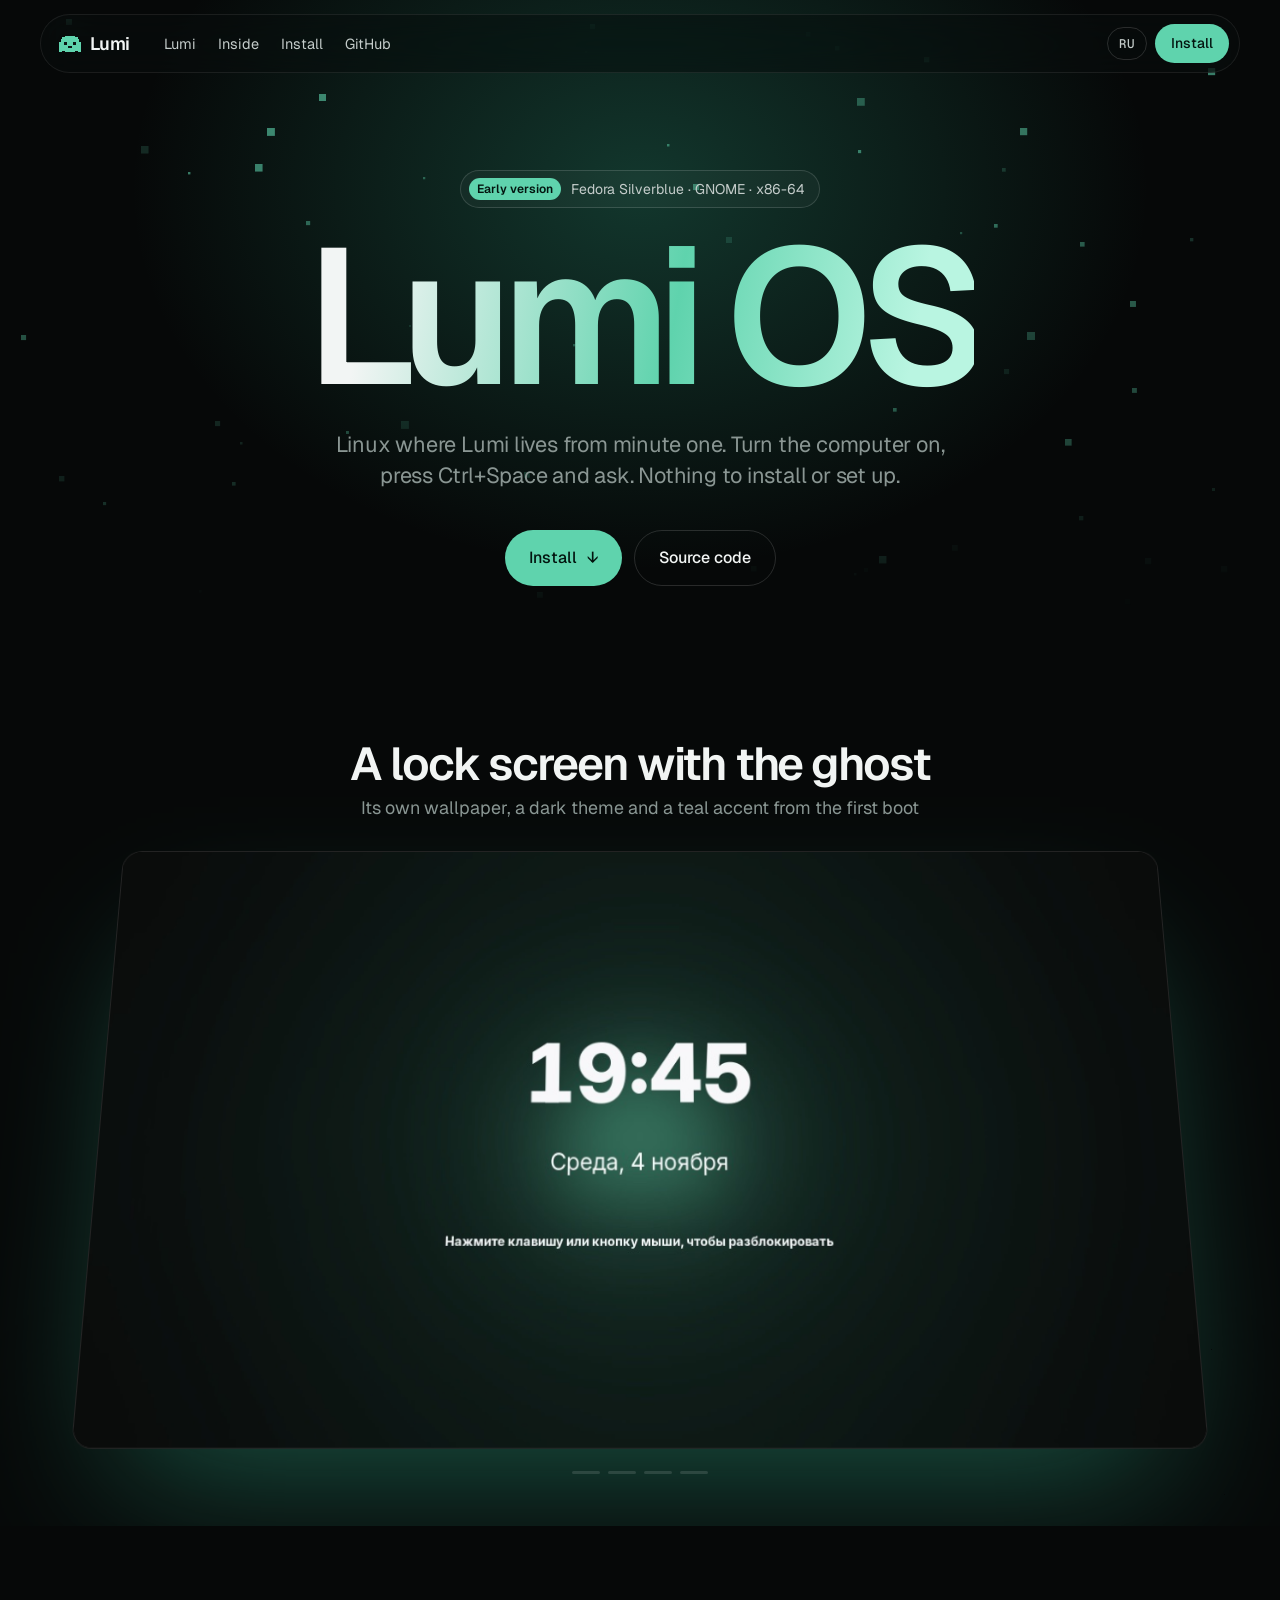
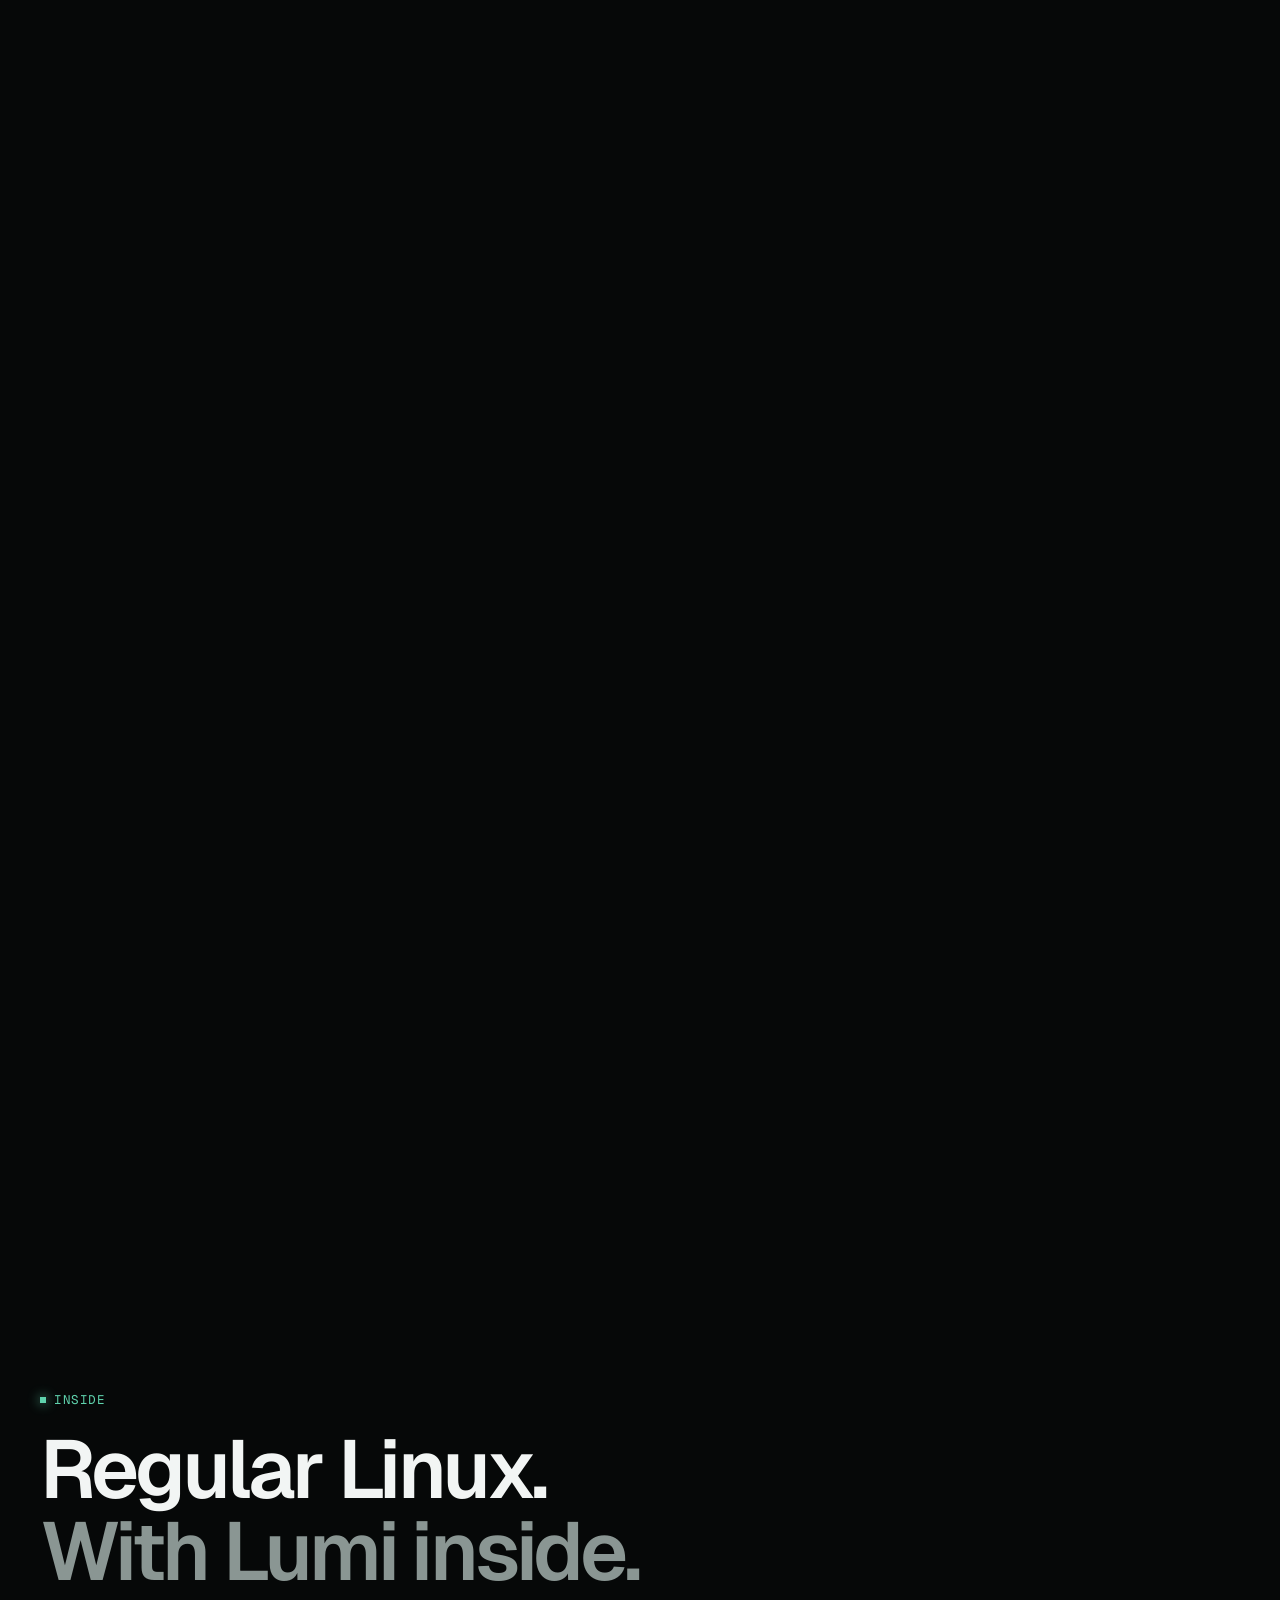
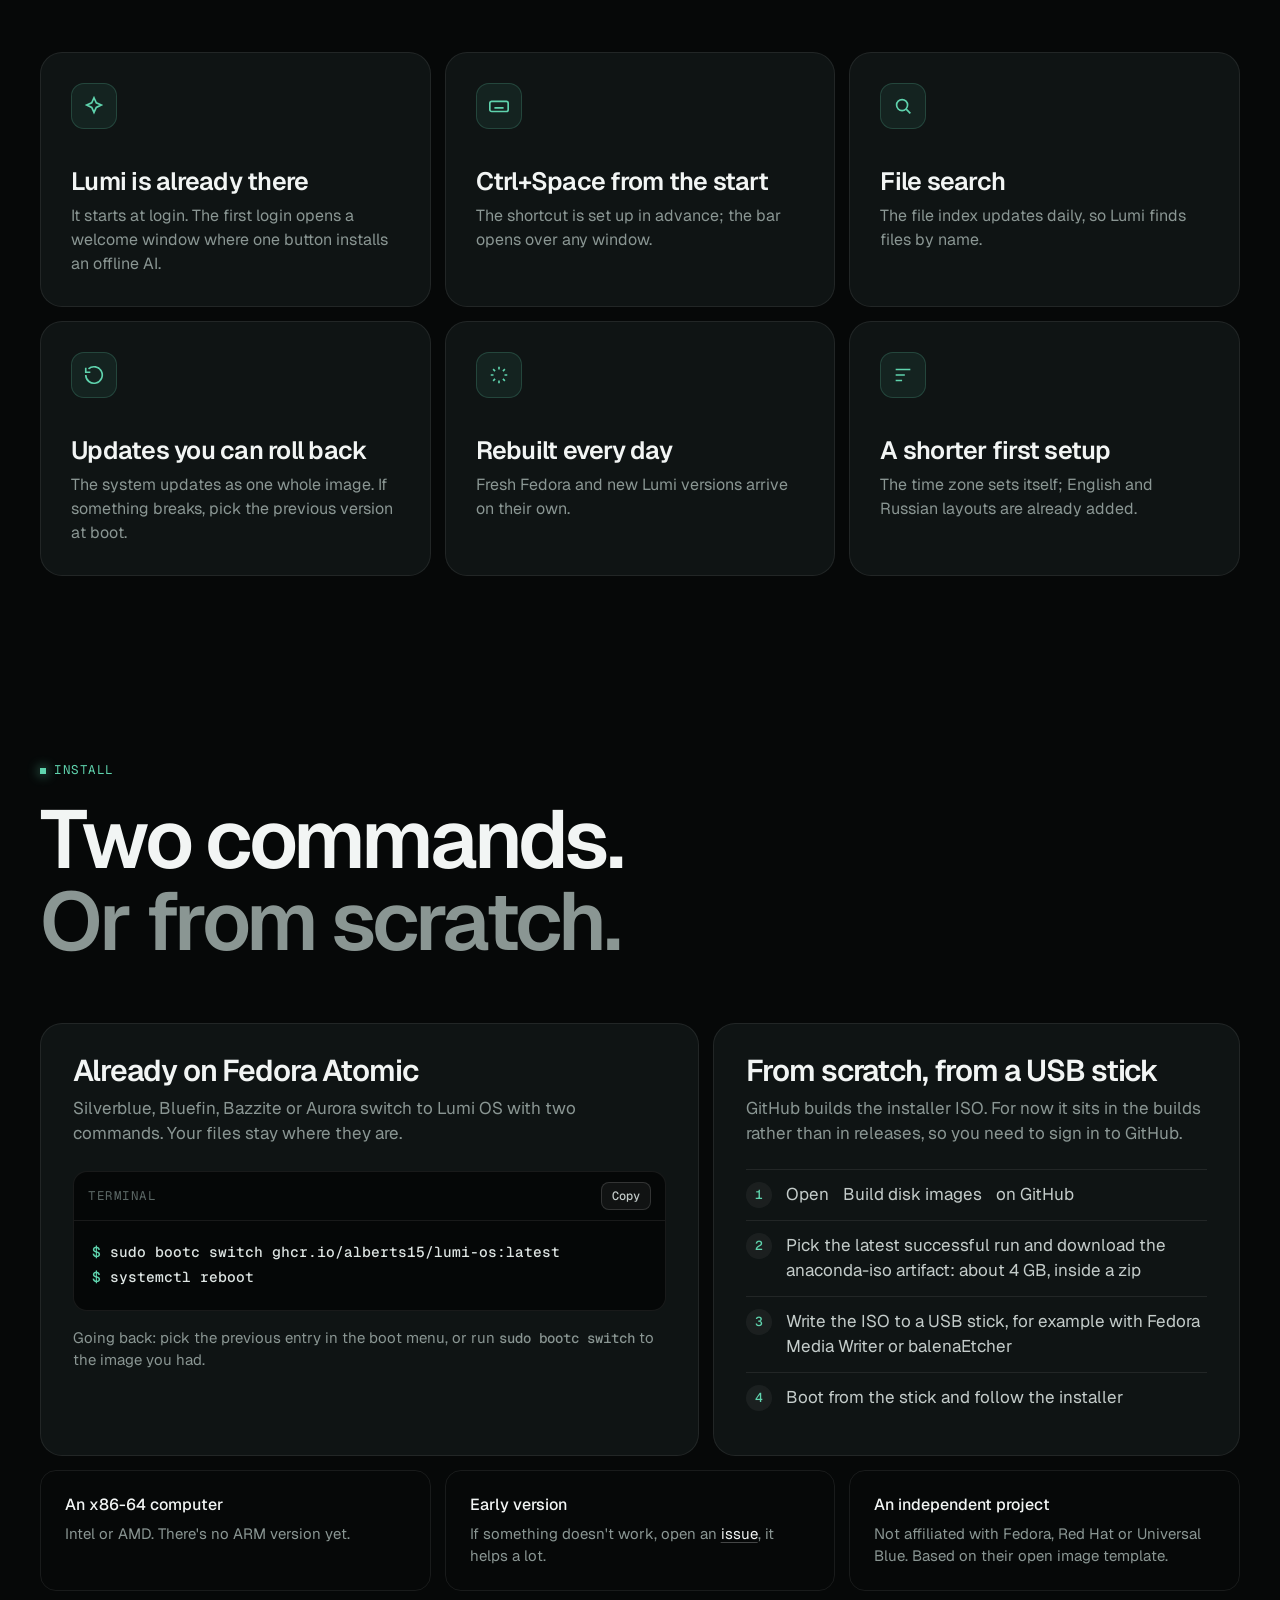
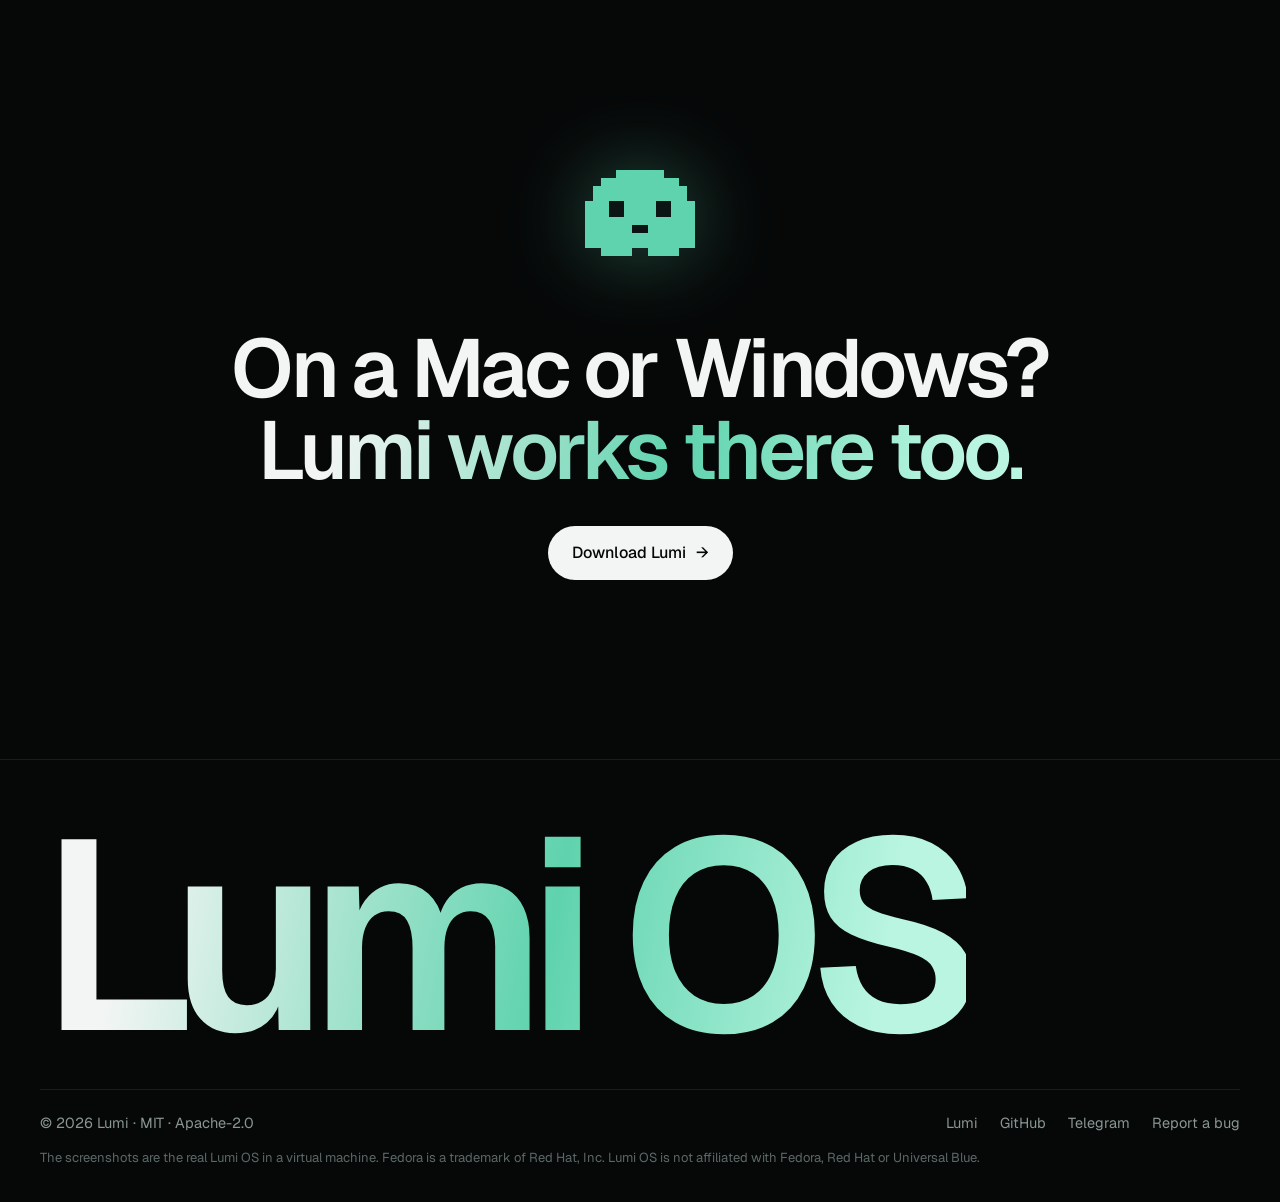
==== site/os.html @ 4721e733 "Site: rebuild with scroll animations and a Lumi OS page A dark page with a scroll-driven demo of the" ====
<!doctype html>
<html lang="ru">
<head>
<meta charset="utf-8">
<meta name="viewport" content="width=device-width, initial-scale=1">
<title>Lumi OS — Linux, где Lumi с первой минуты</title>
<meta name="description" content="Lumi OS — Linux на основе Fedora Silverblue, в котором уже стоит Lumi: строка с ИИ по Ctrl+Пробел, запуск при входе, нейросеть без интернета одной кнопкой.">
<meta property="og:title" content="Lumi OS — Linux, где Lumi с первой минуты">
<meta property="og:description" content="Fedora Silverblue с Lumi внутри: строка с ИИ по Ctrl+Пробел с первой минуты.">
<meta property="og:image" content="https://alberts15.github.io/Lumi/img/os-bar-empty.jpg">
<meta property="og:type" content="website">
<meta name="twitter:card" content="summary_large_image">
<meta name="theme-color" content="#060808">
<link rel="icon" href="icon.png">
<link rel="preconnect" href="https://fonts.googleapis.com">
<link rel="preconnect" href="https://fonts.gstatic.com" crossorigin>
<link href="https://fonts.googleapis.com/css2?family=Geist:wght@400;500;600&family=Geist+Mono:wght@500&display=swap" rel="stylesheet">
<link rel="stylesheet" href="style.css">
<style>
.hero { position: relative; padding: 170px 0 40px; text-align: center; overflow: hidden; }
.hero::before { content: ""; position: absolute; left: 50%; top: 30%; width: 1200px; height: 900px; transform: translate(-50%, -50%); pointer-events: none;
  background: radial-gradient(ellipse, rgba(47, 164, 131, .3), transparent 60%); }
.hero canvas.pixels { position: absolute; inset: 0; width: 100%; height: 100%; pointer-events: none; mask-image: linear-gradient(#000 40%, transparent); }
.hero .wrap { position: relative; }
.hero h1 { font-size: clamp(76px, 15vw, 220px); letter-spacing: -0.07em; line-height: .9; margin-top: 22px; }
.hero .sub { margin: 26px auto 0; }
.hero .ctas { display: flex; gap: 12px; justify-content: center; margin-top: 38px; flex-wrap: wrap; }
.hero .fade-in { opacity: 0; animation: fadein 1s var(--ease) forwards; }
@keyframes fadein { from { opacity: 0; transform: translateY(14px); } to { opacity: 1; transform: none; } }

/* ---------- the tour: one screen, four real screenshots, crossfading as you scroll */
.tour { height: 420vh; }
.tour .sticky { position: sticky; top: 0; height: 100svh; display: flex; flex-direction: column; align-items: center; justify-content: center; gap: 26px; padding-top: 64px; overflow: hidden; }
.tour .frame { position: relative; width: min(1100px, 100% - 32px); aspect-ratio: 16 / 10; max-height: 66svh; border-radius: 20px; overflow: hidden; border: 1px solid var(--line2);
  box-shadow: 0 60px 140px -50px rgba(47, 164, 131, .55); will-change: transform; transform-origin: 50% 0; background: #000; }
.tour .frame img { position: absolute; inset: 0; width: 100%; height: 100%; object-fit: cover; opacity: 0; transition: opacity .6s var(--ease), transform 1.2s var(--ease); transform: scale(1.03); }
.tour .frame img.on { opacity: 1; transform: none; }
.tour .caps { position: relative; height: 84px; width: min(820px, 100% - 40px); text-align: center; }
.tour .caps > div { position: absolute; inset: 0; opacity: 0; transform: translateY(14px); transition: opacity .5s var(--ease), transform .5s var(--ease); }
.tour .caps > div.on { opacity: 1; transform: none; }
.tour .caps h3 { font-size: clamp(26px, 3.6vw, 46px); }
.tour .caps p { color: var(--mute); margin-top: 8px; font-size: clamp(15px, 1.4vw, 18px); }
.tour .dots { display: flex; gap: 8px; }
.tour .dots i { width: 28px; height: 3px; border-radius: 3px; background: #ffffff1f; overflow: hidden; position: relative; }
.tour .dots i b { position: absolute; inset: 0; background: var(--teal); transform-origin: left; transform: scaleX(0); }
@media (max-width: 700px) { .tour { height: 360vh; } .tour .caps { height: 104px; } }

/* ---------- what's inside */
.grid { display: grid; grid-template-columns: repeat(3, 1fr); gap: 14px; margin-top: 60px; }
@media (max-width: 960px) { .grid { grid-template-columns: 1fr 1fr; } }
@media (max-width: 620px) { .grid { grid-template-columns: 1fr; } }
.grid .card { padding: 30px; min-height: 250px; }
.grid .ico { width: 46px; height: 46px; border-radius: 13px; display: grid; place-items: center; background: #5fd3ad14; border: 1px solid #5fd3ad33; color: var(--teal); margin-bottom: 40px; }
.grid .ico svg { width: 22px; height: 22px; }
.grid h3 { font-size: 25px; letter-spacing: -0.03em; }
.grid p { color: var(--mute); margin-top: 10px; font-size: 16px; }

/* ---------- install */
.inst { display: grid; grid-template-columns: 1.25fr 1fr; gap: 14px; margin-top: 60px; }
@media (max-width: 900px) { .inst { grid-template-columns: 1fr; } }
.inst .card { padding: 32px; }
.inst h3 { font-size: 30px; letter-spacing: -0.035em; }
.inst p { color: var(--mute); margin-top: 10px; }
.inst p a, .notes a { color: var(--text); text-decoration: underline; text-decoration-color: #ffffff40; text-underline-offset: 3px; }
.term { margin-top: 24px; border-radius: 14px; background: #050707; border: 1px solid var(--line); overflow: hidden; }
.term .bar { display: flex; align-items: center; justify-content: space-between; padding: 10px 14px; border-bottom: 1px solid var(--line); color: var(--dim); }
.term .bar button { background: #ffffff0d; color: #c4ccca; border: 1px solid var(--line2); border-radius: 8px; padding: 5px 10px; font: 500 12px "Geist Mono", monospace; cursor: pointer; }
.term .bar button:hover { color: #fff; }
.term pre { margin: 0; padding: 18px 18px 20px; overflow-x: auto; font: 500 14.5px/1.75 "Geist Mono", monospace; color: #dfe6e4; }
.term pre .pr { color: var(--teal); user-select: none; }
.steps { list-style: none; padding: 0; margin: 22px 0 0; counter-reset: s; }
.steps li { counter-increment: s; display: flex; gap: 14px; padding: 12px 0; border-top: 1px solid var(--line); color: #c4ccca; }
.steps li::before { content: counter(s); flex: none; width: 26px; height: 26px; border-radius: 50%; display: grid; place-items: center; background: #ffffff0d; color: var(--teal); font: 500 13px "Geist Mono", monospace; }
.notes { display: grid; grid-template-columns: repeat(3, 1fr); gap: 14px; margin-top: 14px; }
@media (max-width: 900px) { .notes { grid-template-columns: 1fr; } }
.notes > div { padding: 22px 24px; border-radius: 16px; border: 1px solid var(--line); color: var(--mute); font-size: 15px; }
.notes b { display: block; color: var(--text); font-weight: 500; margin-bottom: 6px; font-size: 16px; }

.cta { text-align: center; }
.cta .ghostbig { width: 110px; height: auto; aspect-ratio: 14 / 13; margin: 0 auto 30px; filter: drop-shadow(0 0 40px var(--glow)); }
.cta .ctas { display: flex; gap: 12px; justify-content: center; margin-top: 34px; flex-wrap: wrap; }
</style>
</head>
<body>

<nav class="nav">
  <a class="logo" href="index.html"><canvas class="px ghost" width="14" height="13"></canvas>Lumi</a>
  <div class="links">
    <a href="index.html">Lumi</a>
    <a href="#inside" data-i18n="nav_inside">Что внутри</a>
    <a href="#install" data-i18n="nav_install">Установка</a>
    <a href="https://github.com/AlbertS15/lumi-os">GitHub</a>
  </div>
  <div class="r">
    <button class="lang" id="lang">EN</button>
    <a class="btn sm teal" href="#install"><span class="roll"><span data-i18n="get">Установить</span><span data-i18n="get">Установить</span></span></a>
  </div>
</nav>

<header class="hero">
  <canvas class="pixels" data-count="60"></canvas>
  <div class="wrap">
    <span class="pill fade-in"><span class="dot" data-i18n="early">Ранняя версия</span><span data-i18n="pill">Fedora Silverblue · GNOME · x86-64</span></span>
    <h1 class="lines"><span class="ln"><span class="grad" style="animation-delay:.12s">Lumi OS</span></span></h1>
    <p class="sub fade-in" style="animation-delay:.45s" data-i18n="hero_sub">Linux, в котором Lumi живёт с первой минуты. Включили компьютер, нажали Ctrl+Пробел и спросили. Ничего не нужно ставить и настраивать.</p>
    <div class="ctas fade-in" style="animation-delay:.6s">
      <a class="btn teal" href="#install"><span class="roll"><span data-i18n="get">Установить</span><span data-i18n="get">Установить</span></span><span class="arr">↓</span></a>
      <a class="btn ghost" href="https://github.com/AlbertS15/lumi-os"><span class="roll"><span data-i18n="code">Исходный код</span><span data-i18n="code">Исходный код</span></span></a>
    </div>
  </div>
</header>

<section class="tour" id="tour">
  <div class="sticky">
    <div class="caps">
      <div><h3 data-i18n="t0">Экран блокировки с призраком</h3><p data-i18n="t0p">Свои обои, тёмная тема и бирюзовый акцент с первого включения</p></div>
      <div><h3 data-i18n="t1">Чистый рабочий стол</h3><p data-i18n="t1p">Без логотипов и лишних значков. Lumi уже запущена и ждёт в фоне</p></div>
      <div><h3 data-i18n="t2">Ctrl+Пробел, и Lumi здесь</h3><p data-i18n="t2p">Программы, файлы и вопросы к ИИ в одной строке. Ничего не нужно настраивать</p></div>
      <div><h3 data-i18n="t3">Lumi первая в доке</h3><p data-i18n="t3p">Рядом Firefox, Файлы, Терминал и магазин приложений</p></div>
    </div>
    <div class="frame" id="frame">
      <img src="img/os-lock.jpg" width="1280" height="800" alt="Экран блокировки Lumi OS">
      <img src="img/os-desktop.jpg" width="1280" height="800" alt="Рабочий стол Lumi OS с призраком" loading="lazy">
      <img src="img/os-bar-empty.jpg" width="1280" height="800" alt="Строка Lumi на рабочем столе Lumi OS" loading="lazy">
      <img src="img/os-overview.jpg" width="1280" height="800" alt="Обзор GNOME с Lumi первой в доке" loading="lazy">
    </div>
    <div class="dots"><i><b></b></i><i><b></b></i><i><b></b></i><i><b></b></i></div>
  </div>
</section>

<section id="inside" class="pad-y">
  <div class="wrap">
    <span class="eyebrow mono reveal" data-i18n="in_label">Что внутри</span>
    <h2 class="h2 reveal" data-i18n-html="in_title">Обычный Linux.<br><span class="mute">Только с Lumi внутри.</span></h2>
    <div class="grid">
      <div class="card reveal"><div class="ico"><svg viewBox="0 0 24 24" fill="none" stroke="currentColor" stroke-width="1.8"><path d="M12 3l2.5 5.5L20 11l-5.5 2.5L12 19l-2.5-5.5L4 11l5.5-2.5z"/></svg></div>
        <h3 data-i18n="g1">Lumi уже стоит</h3><p data-i18n="g1p">Запускается при входе. При первом входе открывается приветствие, где нейросеть без интернета ставится одной кнопкой.</p></div>
      <div class="card reveal d1"><div class="ico"><svg viewBox="0 0 24 24" fill="none" stroke="currentColor" stroke-width="1.8"><rect x="2" y="7" width="20" height="11" rx="2"/><path d="M7 14h10"/></svg></div>
        <h3 data-i18n="g2">Ctrl+Пробел сразу</h3><p data-i18n="g2p">Клавиша назначена заранее, строка открывается поверх любого окна.</p></div>
      <div class="card reveal d2"><div class="ico"><svg viewBox="0 0 24 24" fill="none" stroke="currentColor" stroke-width="1.8"><circle cx="11" cy="11" r="6"/><path d="M20 20l-4.5-4.5"/></svg></div>
        <h3 data-i18n="g3">Поиск файлов</h3><p data-i18n="g3p">Индекс файлов обновляется каждый день, поэтому Lumi находит их по имени.</p></div>
      <div class="card reveal"><div class="ico"><svg viewBox="0 0 24 24" fill="none" stroke="currentColor" stroke-width="1.8"><path d="M3 12a9 9 0 1 0 3-6.7M3 4v5h5"/></svg></div>
        <h3 data-i18n="g4">Обновления с откатом</h3><p data-i18n="g4p">Система обновляется целиком, как один образ. Если что-то сломалось, прошлую версию можно выбрать при загрузке.</p></div>
      <div class="card reveal d1"><div class="ico"><svg viewBox="0 0 24 24" fill="none" stroke="currentColor" stroke-width="1.8"><path d="M12 3v3M12 18v3M3 12h3M18 12h3M5.6 5.6l2.1 2.1M16.3 16.3l2.1 2.1M5.6 18.4l2.1-2.1M16.3 7.7l2.1-2.1"/></svg></div>
        <h3 data-i18n="g5">Пересборка каждый день</h3><p data-i18n="g5p">Свежая Fedora и новые версии Lumi приходят сами, без ручных обновлений.</p></div>
      <div class="card reveal d2"><div class="ico"><svg viewBox="0 0 24 24" fill="none" stroke="currentColor" stroke-width="1.8"><path d="M4 6h16M4 12h10M4 18h7"/></svg></div>
        <h3 data-i18n="g6">Первая настройка короче</h3><p data-i18n="g6p">Часовой пояс ставится сам, раскладки английская и русская уже добавлены.</p></div>
    </div>
  </div>
</section>

<section id="install" class="pad-y" style="padding-top:0">
  <div class="wrap">
    <span class="eyebrow mono reveal" data-i18n="i_label">Установка</span>
    <h2 class="h2 reveal" data-i18n-html="i_title">Две команды.<br><span class="mute">Или с нуля.</span></h2>
    <div class="inst">
      <div class="card reveal">
        <h3 data-i18n="i1">Уже на Fedora Atomic</h3>
        <p data-i18n="i1p">Silverblue, Bluefin, Bazzite или Aurora переключаются на Lumi OS двумя командами. Ваши файлы остаются на месте.</p>
        <div class="term"><div class="bar mono"><span data-i18n="terminal">Терминал</span><button data-copy="#cmd" data-i18n="copy">Копировать</button></div>
          <pre id="cmd"><span class="pr">$ </span>sudo bootc switch ghcr.io/alberts15/lumi-os:latest
<span class="pr">$ </span>systemctl reboot</pre></div>
        <p data-i18n-html="i1back" style="font-size:15px;margin-top:16px">Вернуться назад: выберите прошлую запись в меню загрузки или переключитесь обратно командой <code>sudo bootc switch</code> на ваш прежний образ.</p>
      </div>
      <div class="card reveal d1">
        <h3 data-i18n="i2">С нуля, с флешки</h3>
        <p data-i18n="i2p">Установочный ISO собирает GitHub. Пока он лежит в сборках, а не в релизах, поэтому нужен вход в GitHub.</p>
        <ol class="steps">
          <li data-i18n-html="s1">Откройте <a href="https://github.com/AlbertS15/lumi-os/actions/workflows/build-disk.yml">Build disk images</a> на GitHub</li>
          <li data-i18n="s2">Выберите последнюю успешную сборку и скачайте артефакт anaconda-iso: около 4 ГБ, внутри zip-архива</li>
          <li data-i18n="s3">Запишите ISO на флешку, например через Fedora Media Writer или balenaEtcher</li>
          <li data-i18n="s4">Загрузитесь с флешки и следуйте установщику</li>
        </ol>
      </div>
    </div>
    <div class="notes">
      <div class="reveal"><b data-i18n="n1">Компьютер x86-64</b><span data-i18n="n1p">Intel или AMD. Версии для ARM пока нет.</span></div>
      <div class="reveal d1"><b data-i18n="n2">Ранняя версия</b><span data-i18n-html="n2p">Если что-то не работает, напишите в <a href="https://github.com/AlbertS15/lumi-os/issues">issues</a>, это очень поможет.</span></div>
      <div class="reveal d2"><b data-i18n="n3">Независимый проект</b><span data-i18n="n3p">Не связан с Fedora, Red Hat и Universal Blue. Основан на их открытом шаблоне образа.</span></div>
    </div>
  </div>
</section>

<section class="cta pad-y" style="padding-top:0">
  <div class="wrap">
    <canvas class="px ghost live looks ghostbig" width="14" height="13"></canvas>
    <h2 class="h2 reveal" data-i18n-html="c_title">Уже на Mac или Windows?<br><span class="grad">Lumi работает и там.</span></h2>
    <div class="ctas reveal">
      <a class="btn" href="index.html#download"><span class="roll"><span data-i18n="c_btn">Скачать Lumi</span><span data-i18n="c_btn">Скачать Lumi</span></span><span class="arr">→</span></a>
    </div>
  </div>
</section>

<footer class="foot">
  <div class="wrap">
    <div class="big"><span class="grad">Lumi OS</span></div>
    <div class="row">
      <span>© 2026 Lumi · MIT · Apache-2.0</span>
      <div class="r">
        <a href="index.html">Lumi</a>
        <a href="https://github.com/AlbertS15/lumi-os">GitHub</a>
        <a href="https://t.me/+3IU-_WIhrTU4MjAy">Telegram</a>
        <a href="https://github.com/AlbertS15/lumi-os/issues" data-i18n="bug">Сообщить об ошибке</a>
      </div>
      <span class="legal" data-i18n="legal">Скриншоты — настоящая Lumi OS в виртуальной машине. Fedora — товарный знак Red Hat, Inc. Lumi OS не связана с Fedora, Red Hat и Universal Blue.</span>
    </div>
  </div>
</footer>

<script>
window.PAGE = {
  en: {
    title: "Lumi OS — Linux with Lumi from minute one",
    nav_inside: "Inside", nav_install: "Install", get: "Install", early: "Early version", code: "Source code",
    hero_sub: "Linux where Lumi lives from minute one. Turn the computer on, press Ctrl+Space and ask. Nothing to install or set up.",
    t0: "A lock screen with the ghost", t0p: "Its own wallpaper, a dark theme and a teal accent from the first boot",
    t1: "A clean desktop", t1p: "No logos, no clutter. Lumi is already running in the background",
    t2: "Ctrl+Space, and Lumi is here", t2p: "Apps, files and AI questions in one bar. Nothing to set up",
    t3: "Lumi first in the dock", t3p: "Next to Firefox, Files, Terminal and the app store",
    in_label: "Inside", in_title: 'Regular Linux.<br><span class="mute">With Lumi inside.</span>',
    g1: "Lumi is already there", g1p: "It starts at login. The first login opens a welcome window where one button installs an offline AI.",
    g2: "Ctrl+Space from the start", g2p: "The shortcut is set up in advance; the bar opens over any window.",
    g3: "File search", g3p: "The file index updates daily, so Lumi finds files by name.",
    g4: "Updates you can roll back", g4p: "The system updates as one whole image. If something breaks, pick the previous version at boot.",
    g5: "Rebuilt every day", g5p: "Fresh Fedora and new Lumi versions arrive on their own.",
    g6: "A shorter first setup", g6p: "The time zone sets itself; English and Russian layouts are already added.",
    i_label: "Install", i_title: 'Two commands.<br><span class="mute">Or from scratch.</span>',
    i1: "Already on Fedora Atomic", i1p: "Silverblue, Bluefin, Bazzite or Aurora switch to Lumi OS with two commands. Your files stay where they are.",
    terminal: "Terminal", copy: "Copy",
    i1back: "Going back: pick the previous entry in the boot menu, or run <code>sudo bootc switch</code> to the image you had.",
    i2: "From scratch, from a USB stick", i2p: "GitHub builds the installer ISO. For now it sits in the builds rather than in releases, so you need to sign in to GitHub.",
    s1: 'Open <a href="https://github.com/AlbertS15/lumi-os/actions/workflows/build-disk.yml">Build disk images</a> on GitHub',
    s2: "Pick the latest successful run and download the anaconda-iso artifact: about 4 GB, inside a zip", s3: "Write the ISO to a USB stick, for example with Fedora Media Writer or balenaEtcher",
    s4: "Boot from the stick and follow the installer",
    n1: "An x86-64 computer", n1p: "Intel or AMD. There's no ARM version yet.",
    n2: "Early version", n2p: 'If something doesn\'t work, open an <a href="https://github.com/AlbertS15/lumi-os/issues">issue</a>, it helps a lot.',
    n3: "An independent project", n3p: "Not affiliated with Fedora, Red Hat or Universal Blue. Based on their open image template.",
    c_title: 'On a Mac or Windows?<br><span class="grad">Lumi works there too.</span>', c_btn: "Download Lumi",
    bug: "Report a bug",
    legal: "The screenshots are the real Lumi OS in a virtual machine. Fedora is a trademark of Red Hat, Inc. Lumi OS is not affiliated with Fedora, Red Hat or Universal Blue.",
  },
};
</script>
<script src="site.js"></script>
<script>
// The tour: the frame settles from a tilt, then the screenshots and captions change with scroll.
const tour = document.getElementById("tour"), frame = document.getElementById("frame");
const imgs = [...frame.querySelectorAll("img")], caps = [...document.querySelectorAll(".tour .caps > div")], bars = [...document.querySelectorAll(".tour .dots b")];
const clamp = (x, a = 0, b = 1) => Math.min(b, Math.max(a, x));
let shown = -1;
Site.onScroll(() => {
  const p = Site.reduced ? 0 : Site.progress(tour);
  const settle = 1 - Math.pow(1 - clamp(Site.entering(tour) * 1.3), 3);
  frame.style.transform = Site.reduced ? "none" : `perspective(1400px) rotateX(${(1 - settle) * 22}deg) scale(${0.9 + 0.1 * settle})`;
  const i = Math.min(3, Math.floor(p * 4));
  if (i !== shown) { imgs.forEach((im, j) => im.classList.toggle("on", j === i)); caps.forEach((c, j) => c.classList.toggle("on", j === i)); shown = i; }
  bars.forEach((b, j) => b.style.transform = `scaleX(${clamp(p * 4 - j)})`);
});
Site.applyLang();
</script>
</body>
</html>
---- site/style.css ----
/* Lumi site: shared styles for index.html and os.html. Dark, one teal accent, the pixel ghost. */
:root {
  --bg: #060808; --bg2: #0b0f0f; --card: #0f1414; --card2: #141a1a;
  --line: rgba(255, 255, 255, .08); --line2: rgba(255, 255, 255, .14);
  --text: #f2f5f4; --mute: #8a9693; --dim: #5c6866;
  --teal: #5fd3ad; --teal2: #2fa483; --glow: rgba(95, 211, 173, .35);
  --r: 22px; --ease: cubic-bezier(.2, .8, .2, 1);
  --max: 1200px;
}
* { box-sizing: border-box; }
html { scroll-behavior: smooth; -webkit-text-size-adjust: 100%; }
body { margin: 0; background: var(--bg); color: var(--text); font: 17px/1.5 "Geist", "Inter", -apple-system, "Segoe UI", sans-serif; -webkit-font-smoothing: antialiased; overflow-x: hidden; }
a { color: inherit; text-decoration: none; }
img { display: block; max-width: 100%; }
h1, h2, h3 { margin: 0; font-weight: 600; letter-spacing: -0.045em; line-height: 1; }
p { margin: 0; }
.wrap { width: min(var(--max), 100% - 40px); margin: 0 auto; }
.mono { font-family: "Geist Mono", ui-monospace, monospace; font-size: 12.5px; letter-spacing: .04em; text-transform: uppercase; }
.mute { color: var(--mute); }
.teal { color: var(--teal); }
.grad { background: linear-gradient(100deg, #f2f5f4 10%, var(--teal) 55%, #b9f5e1 90%); -webkit-background-clip: text; background-clip: text; color: transparent; }
canvas.px { image-rendering: pixelated; image-rendering: crisp-edges; }
::selection { background: var(--teal); color: #031510; }

/* ---------- nav: a floating glass pill */
.nav { position: fixed; top: 14px; left: 50%; transform: translateX(-50%); z-index: 50; width: min(var(--max), 100% - 24px);
  display: flex; align-items: center; gap: 22px; padding: 9px 10px 9px 18px; border-radius: 999px;
  background: rgba(10, 14, 14, .55); border: 1px solid var(--line); backdrop-filter: blur(18px) saturate(1.4); -webkit-backdrop-filter: blur(18px) saturate(1.4);
  transition: background .3s, border-color .3s; }
.nav.solid { background: rgba(10, 14, 14, .82); border-color: var(--line2); }
.nav .logo { display: flex; align-items: center; gap: 9px; font-weight: 600; font-size: 18px; letter-spacing: -0.03em; }
.nav .logo canvas { width: 22px; height: 20px; }
.nav .links { display: flex; gap: 22px; margin-left: 12px; font-size: 14.5px; color: #c4ccca; }
.nav .links a { transition: color .2s; }
.nav .links a:hover, .nav .links a.on { color: #fff; }
.nav .r { margin-left: auto; display: flex; gap: 8px; align-items: center; }
.nav .lang { background: none; border: 1px solid var(--line2); color: #c4ccca; border-radius: 999px; padding: 7px 11px; font: 500 12.5px "Geist Mono", monospace; cursor: pointer; }
.nav .lang:hover { color: #fff; border-color: #fff3; }
@media (max-width: 780px) { .nav .links { display: none; } .nav { gap: 10px; } }

/* ---------- buttons with rolling labels */
.btn { --h: 1.5em; position: relative; display: inline-flex; align-items: center; gap: 10px; padding: 15px 24px; border-radius: 999px; font-weight: 500; font-size: 16px;
  background: var(--text); color: #050707; transition: transform .25s var(--ease), box-shadow .3s, background .3s; white-space: nowrap; }
.btn:hover { transform: translateY(-2px); box-shadow: 0 10px 40px -10px var(--glow); }
.btn.teal { background: var(--teal); color: #03140f; }
.btn.ghost { background: transparent; color: var(--text); border: 1px solid var(--line2); }
.btn.ghost:hover { border-color: #ffffff40; box-shadow: none; }
.btn.sm { padding: 9px 16px; font-size: 14px; }
.roll { display: inline-block; height: var(--h); line-height: var(--h); overflow: hidden; vertical-align: middle; }
.roll > span { display: block; transition: transform .45s var(--ease); }
.btn:hover .roll > span { transform: translateY(-100%); }
.btn .arr { transition: transform .3s var(--ease); }
.btn:hover .arr { transform: translateX(3px); }

/* ---------- text reveals */
.lines .ln { display: block; overflow: hidden; padding-bottom: .08em; margin-bottom: -.08em; }
.lines .ln > span { display: inline-block; transform: translateY(110%); animation: lnup 1.1s var(--ease) forwards; }
@keyframes lnup { to { transform: none; } }
.reveal { opacity: 0; transform: translateY(30px); transition: opacity .9s var(--ease), transform .9s var(--ease); }
.reveal.in { opacity: 1; transform: none; }
.reveal.d1 { transition-delay: .08s; } .reveal.d2 { transition-delay: .16s; } .reveal.d3 { transition-delay: .24s; }

/* ---------- section heads */
section { position: relative; }
.eyebrow { display: inline-flex; align-items: center; gap: 8px; color: var(--teal); }
.eyebrow::before { content: ""; width: 6px; height: 6px; background: var(--teal); box-shadow: 0 0 12px var(--teal); }
.h2 { font-size: clamp(40px, 6.4vw, 92px); margin-top: 18px; }
.sub { font-size: clamp(18px, 1.7vw, 22px); color: var(--mute); max-width: 640px; margin-top: 22px; line-height: 1.45; letter-spacing: -0.01em; }
.sub b { color: var(--text); font-weight: 500; }
.center { text-align: center; } .center .sub { margin-left: auto; margin-right: auto; }
.pad-y { padding: clamp(100px, 14vw, 180px) 0; }

/* ---------- pill */
.pill { display: inline-flex; align-items: center; gap: 10px; padding: 7px 14px 7px 8px; border-radius: 999px; border: 1px solid var(--line2); background: rgba(255, 255, 255, .03); font-size: 14px; color: #c4ccca; }
.pill .dot { display: inline-grid; place-items: center; height: 22px; padding: 0 8px; border-radius: 999px; background: var(--teal); color: #03140f; font-weight: 600; font-size: 12px; }

/* ---------- cards with a light that follows the mouse */
.card { position: relative; border-radius: var(--r); background: var(--card); border: 1px solid var(--line); overflow: hidden; isolation: isolate; }
.card::before { content: ""; position: absolute; inset: 0; z-index: -1; opacity: 0; transition: opacity .4s;
  background: radial-gradient(500px circle at var(--mx, 50%) var(--my, 50%), rgba(95, 211, 173, .10), transparent 45%); }
.card:hover::before { opacity: 1; }
.card::after { content: ""; position: absolute; inset: 0; border-radius: inherit; padding: 1px; pointer-events: none; opacity: 0; transition: opacity .4s;
  background: radial-gradient(360px circle at var(--mx, 50%) var(--my, 50%), rgba(95, 211, 173, .55), transparent 50%);
  -webkit-mask: linear-gradient(#000 0 0) content-box, linear-gradient(#000 0 0); -webkit-mask-composite: xor; mask-composite: exclude; }
.card:hover::after { opacity: 1; }

kbd { display: inline-grid; place-items: center; min-width: 52px; height: 52px; padding: 0 14px; border-radius: 12px; font: 500 20px "Geist", sans-serif; color: var(--text);
  background: linear-gradient(#1b2222, #121818); border: 1px solid var(--line2); box-shadow: 0 4px 0 #050707, inset 0 1px 0 #ffffff14; transition: transform .1s, box-shadow .1s, color .1s, border-color .1s; }
kbd.down { transform: translateY(3px); box-shadow: 0 1px 0 #050707, 0 0 30px var(--glow); color: var(--teal); border-color: var(--teal); }
kbd.sm { min-width: 0; height: 30px; padding: 0 9px; border-radius: 8px; font-size: 13px; box-shadow: 0 2px 0 #050707; }

code, .code { font: 500 14px "Geist Mono", monospace; }

/* ---------- the Lumi bar, drawn like the real one */
.lbar { width: 100%; border-radius: 16px; background: rgba(26, 30, 30, .92); border: 1px solid #ffffff1f; box-shadow: 0 30px 80px -20px #000c, 0 0 0 1px #0006;
  backdrop-filter: blur(20px); -webkit-backdrop-filter: blur(20px); overflow: hidden; text-align: left; }
.lbar .in { display: flex; align-items: center; gap: 14px; padding: 16px 18px; font-size: clamp(16px, 2vw, 24px); letter-spacing: -0.015em; }
.lbar .in canvas { width: 30px; height: 28px; flex: none; }
.lbar .typed { flex: 1; min-width: 0; white-space: nowrap; overflow: hidden; text-overflow: ellipsis; }
.lbar .ph { color: #6c7674; }
.lbar .model { font-size: 12.5px; padding: 4px 9px; border-radius: 6px; background: #ffffff14; color: #dfe5e3; flex: none; }
.lbar .ans { border-top: 1px solid #ffffff14; padding: 16px 18px 20px; font-size: clamp(14px, 1.5vw, 18px); line-height: 1.5; color: #e4eae8; }
.lbar .ans .q { color: var(--mute); margin-bottom: 6px; font-size: .85em; }
.caret { display: inline-block; width: 2px; height: 1.05em; background: var(--teal); vertical-align: -0.15em; margin-left: 2px; animation: blink 1s steps(1) infinite; }
@keyframes blink { 50% { opacity: 0; } }

/* ---------- footer */
.foot { border-top: 1px solid var(--line); padding: 70px 0 34px; overflow: hidden; }
.foot .big { display: flex; align-items: flex-end; gap: 3vw; font-size: clamp(90px, 21vw, 300px); font-weight: 600; letter-spacing: -0.075em; line-height: .78; }
.foot .big canvas { width: clamp(70px, 13vw, 190px); height: auto; aspect-ratio: 14 / 13; margin-bottom: 1vw; filter: drop-shadow(0 0 30px var(--glow)); }
.foot .row { display: flex; flex-wrap: wrap; gap: 14px 28px; margin-top: 50px; padding-top: 22px; border-top: 1px solid var(--line); color: var(--mute); font-size: 14.5px; }
.foot .row .r { margin-left: auto; display: flex; gap: 22px; flex-wrap: wrap; }
.foot .row a:hover { color: var(--text); }
.foot .legal { width: 100%; color: var(--dim); font-size: 13px; }

@media (prefers-reduced-motion: reduce) {
  .lines .ln > span { animation: none; transform: none; }
  .reveal { opacity: 1; transform: none; transition: none; }
  html { scroll-behavior: auto; }
}
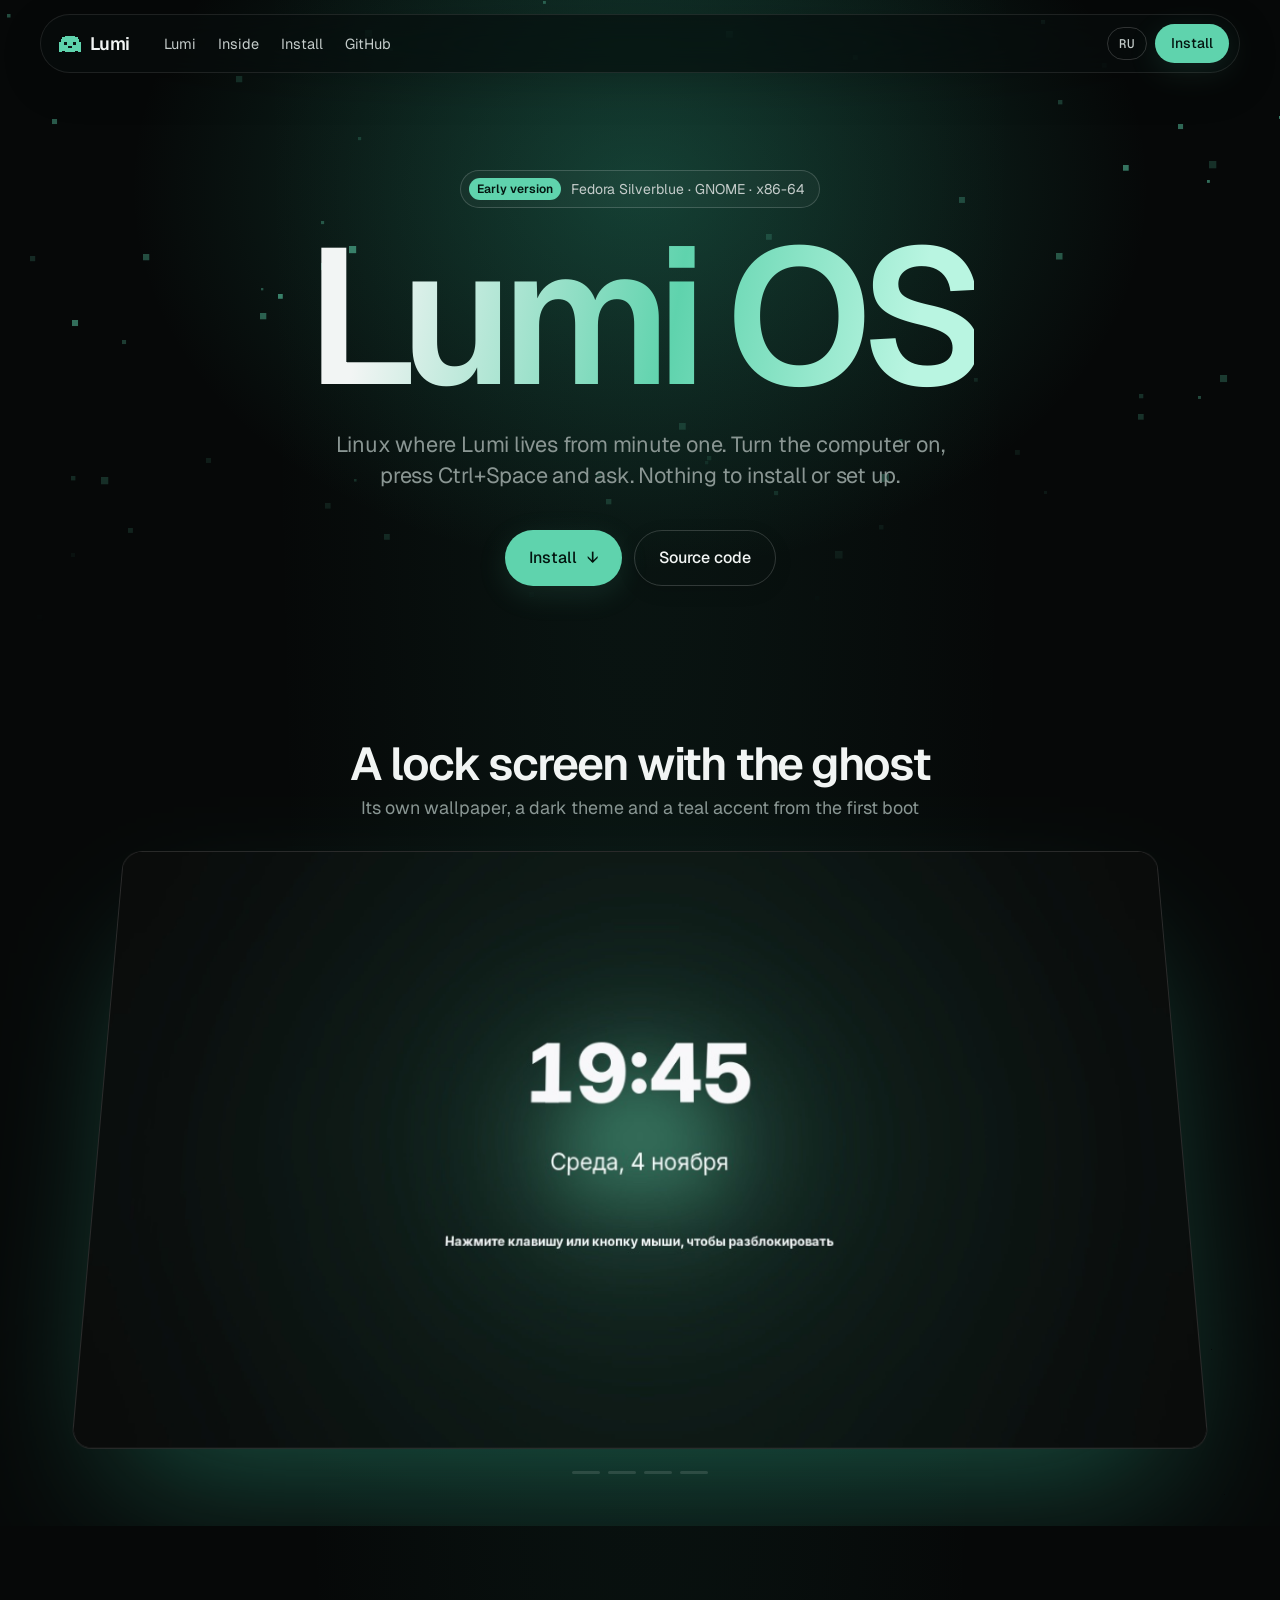
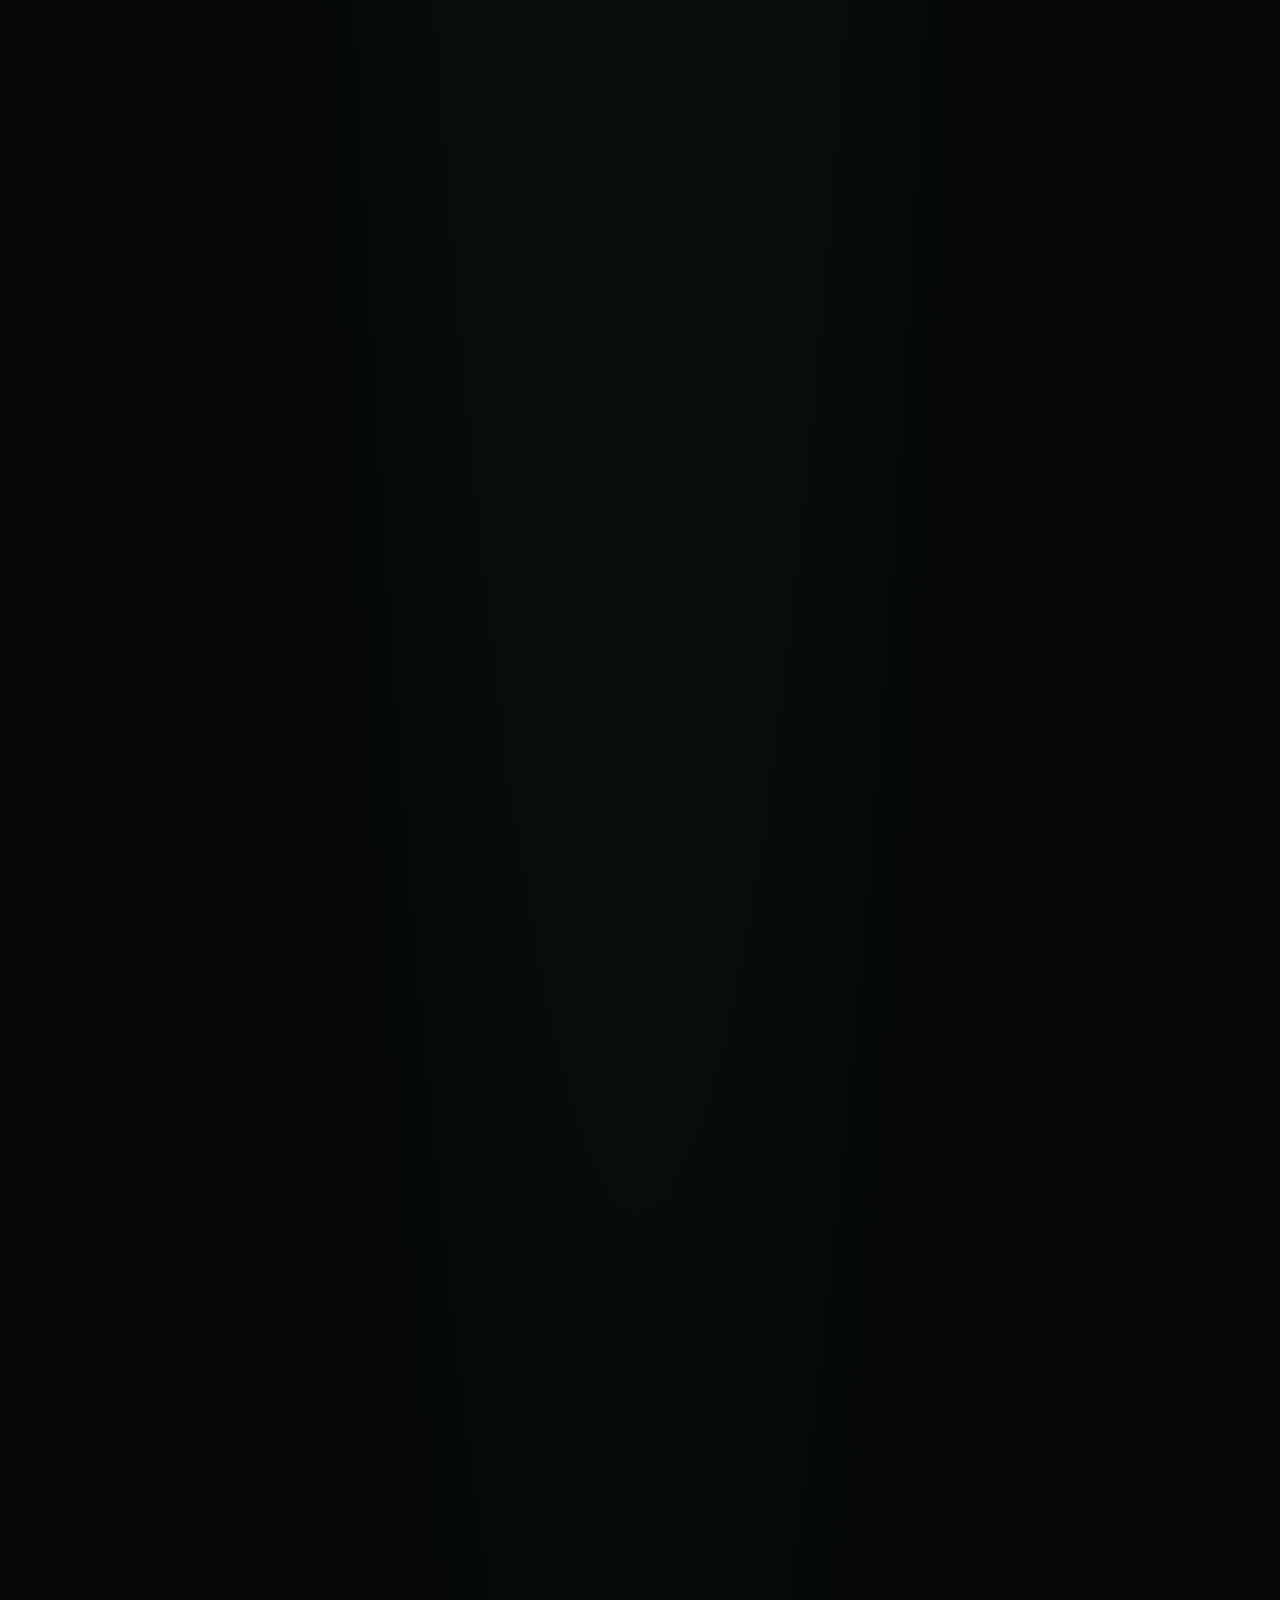
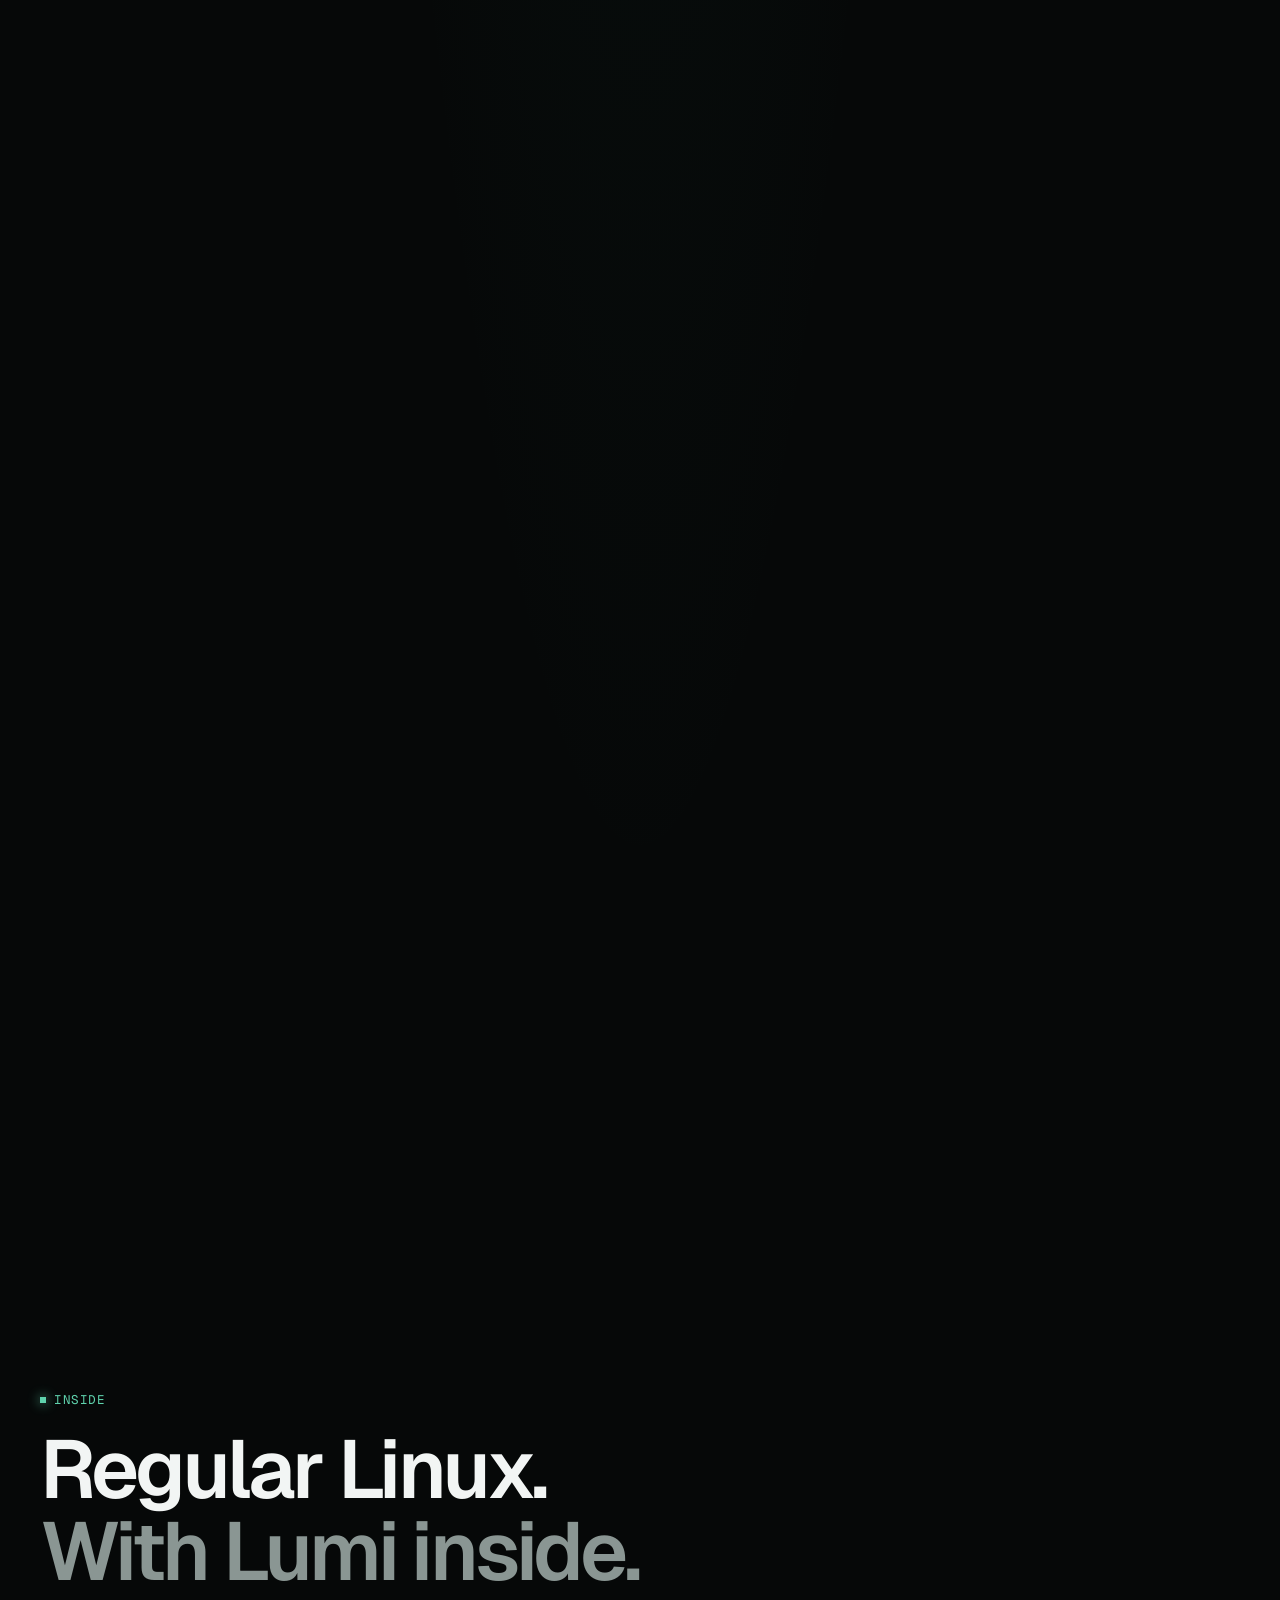
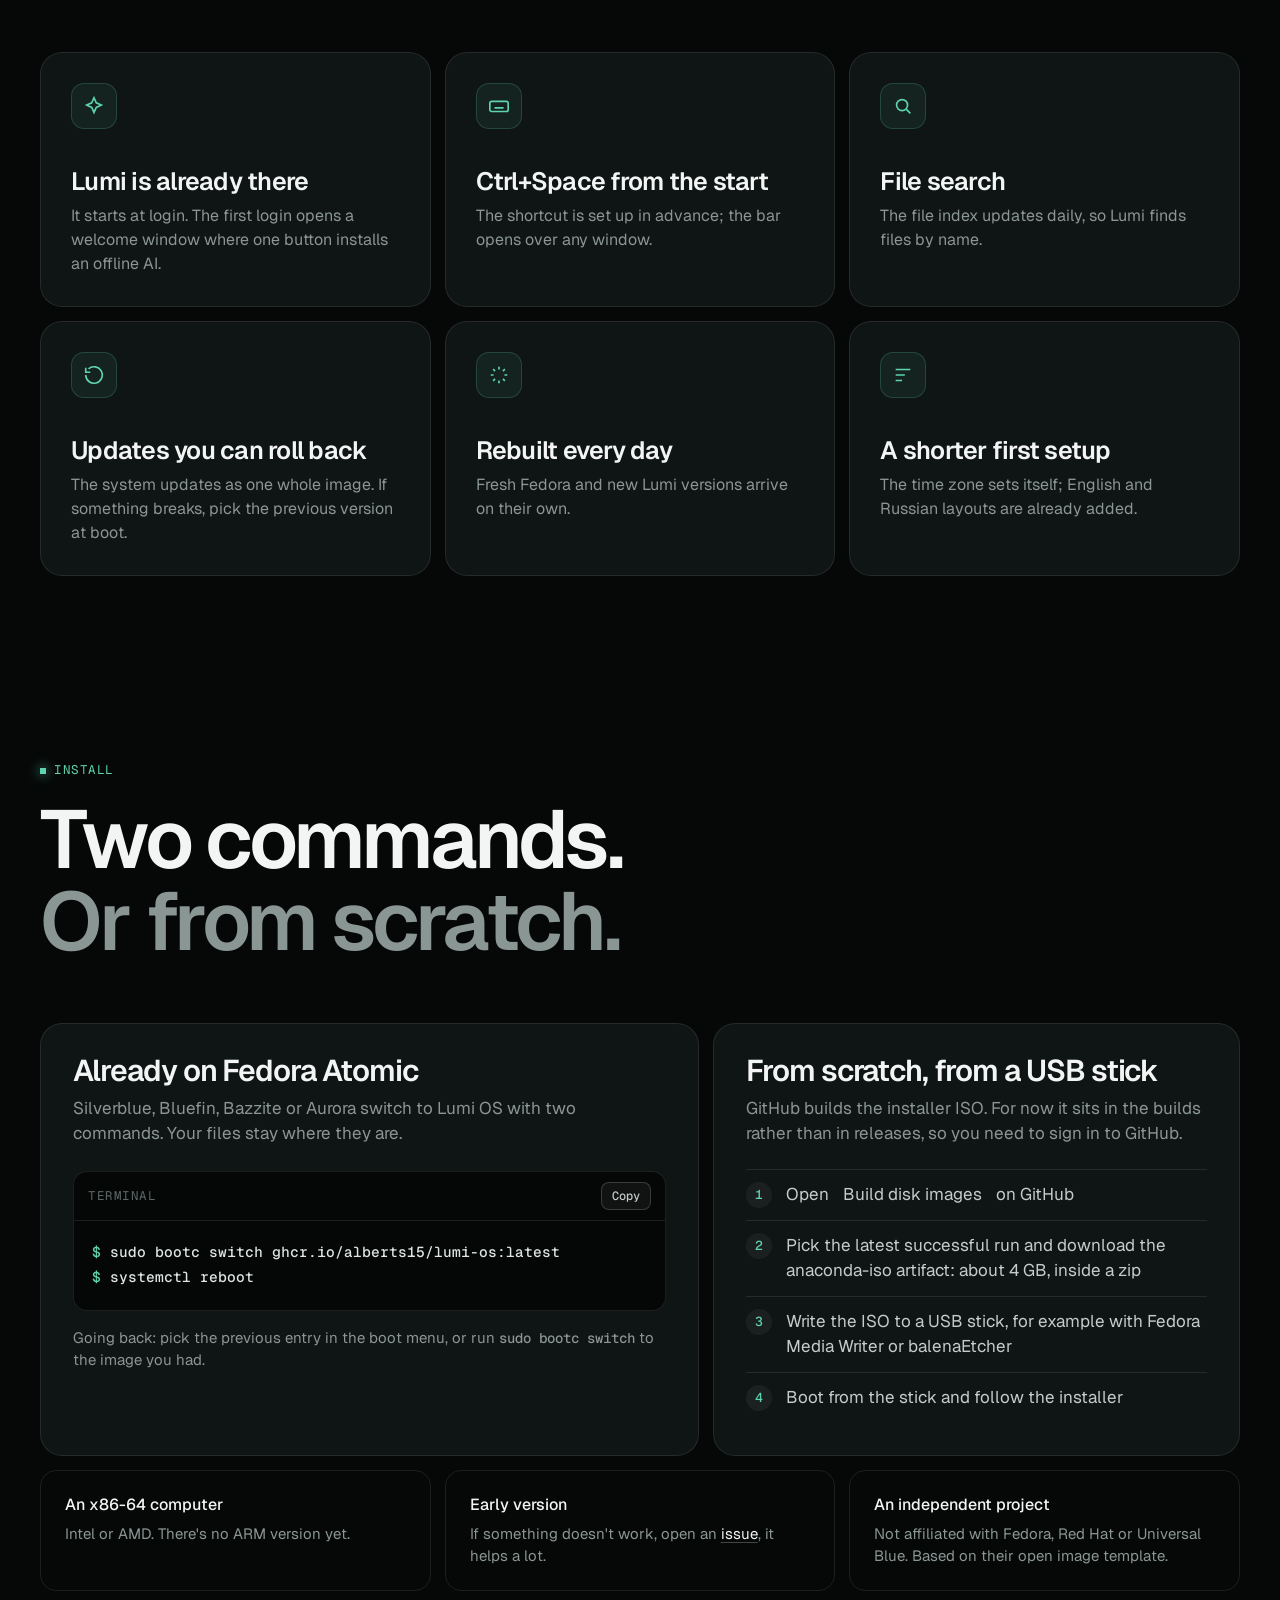
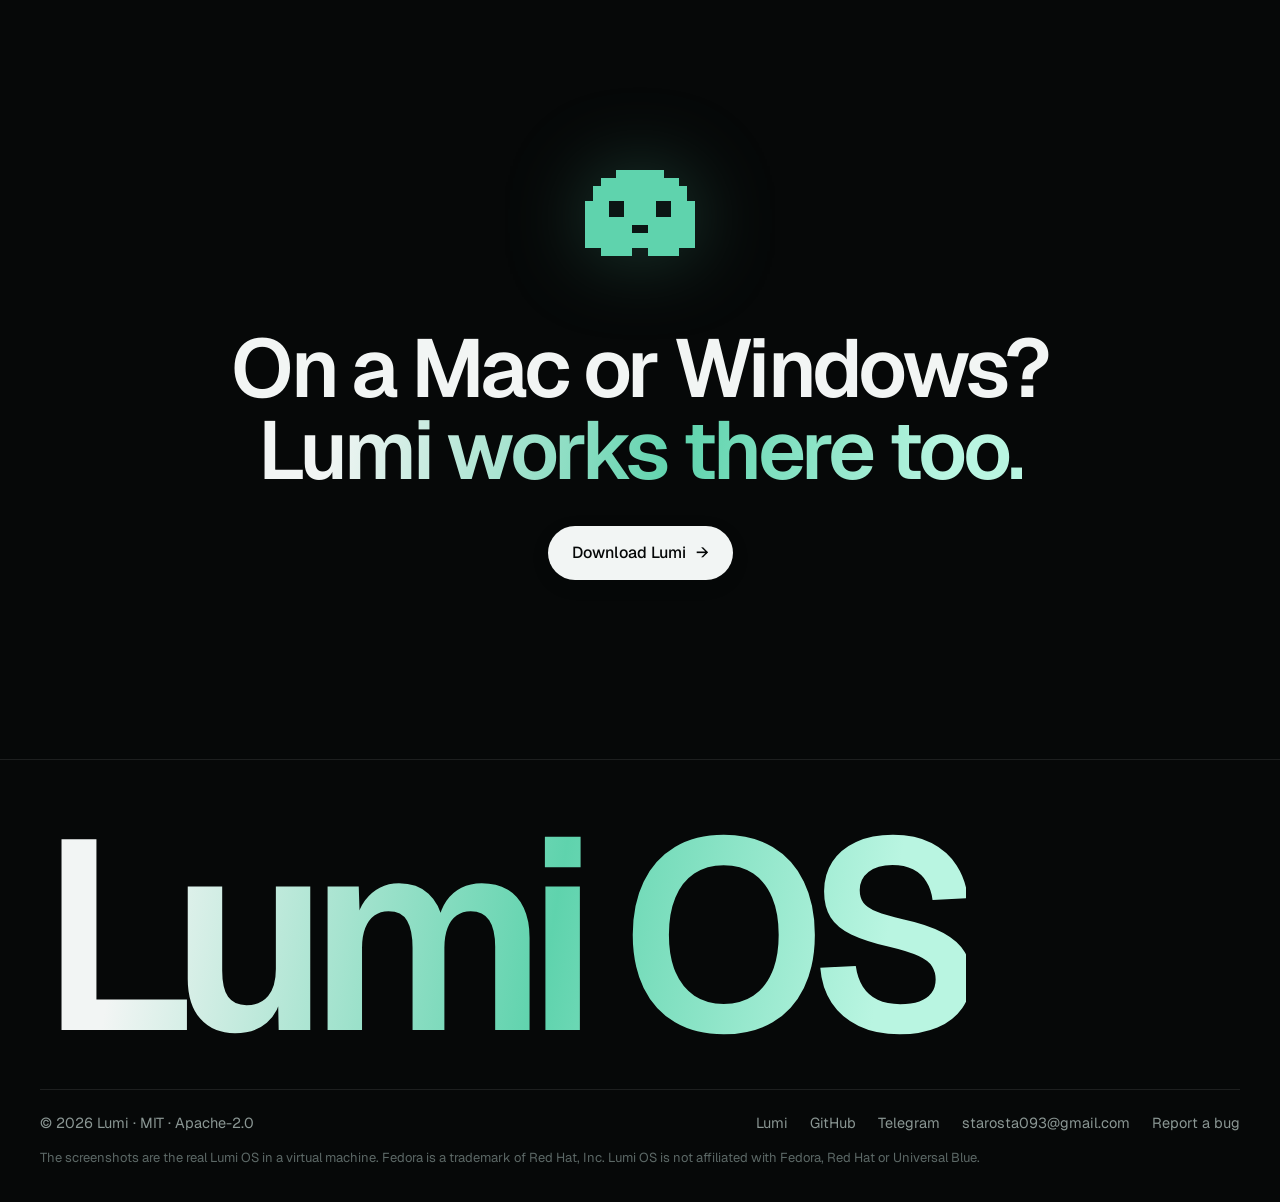
==== commit 90cd363b: "Site: visual refresh, aligned model cards, contact block - refresh.css: softer shadows, background g" ====
--- a/site/os.html
+++ b/site/os.html
@@ -16,6 +16,7 @@
 <link rel="preconnect" href="https://fonts.gstatic.com" crossorigin>
 <link href="https://fonts.googleapis.com/css2?family=Geist:wght@400;500;600&family=Geist+Mono:wght@500&display=swap" rel="stylesheet">
 <link rel="stylesheet" href="style.css">
+<link rel="stylesheet" href="refresh.css">
 <style>
 .hero { position: relative; padding: 170px 0 40px; text-align: center; overflow: hidden; }
 .hero::before { content: ""; position: absolute; left: 50%; top: 30%; width: 1200px; height: 900px; transform: translate(-50%, -50%); pointer-events: none;
@@ -199,7 +200,8 @@
       <div class="r">
         <a href="index.html">Lumi</a>
         <a href="https://github.com/AlbertS15/lumi-os">GitHub</a>
-        <a href="https://t.me/+3IU-_WIhrTU4MjAy">Telegram</a>
+        <a href="https://t.me/lumimacos">Telegram</a>
+        <a href="mailto:starosta093@gmail.com">starosta093@gmail.com</a>
         <a href="https://github.com/AlbertS15/lumi-os/issues" data-i18n="bug">Сообщить об ошибке</a>
       </div>
       <span class="legal" data-i18n="legal">Скриншоты — настоящая Lumi OS в виртуальной машине. Fedora — товарный знак Red Hat, Inc. Lumi OS не связана с Fedora, Red Hat и Universal Blue.</span>
--- a/site/refresh.css
+++ b/site/refresh.css
@@ -0,0 +1,35 @@
+/* Lumi visual refresh — presentation only. Original copy, sections, links and behavior are preserved. */
+:root {
+  --line: rgba(255,255,255,.095);
+  --line2: rgba(255,255,255,.17);
+  --glow: rgba(95,211,173,.26);
+}
+body {
+  background:
+    radial-gradient(ellipse at 50% -12%, rgba(47,164,131,.10), transparent 42%),
+    var(--bg);
+}
+.nav {
+  box-shadow: 0 12px 42px rgba(0,0,0,.18);
+  background: rgba(8,13,12,.68);
+}
+.nav.solid { background: rgba(8,13,12,.9); }
+.btn { box-shadow: 0 5px 18px rgba(0,0,0,.12); }
+.btn.teal { box-shadow: 0 8px 30px rgba(95,211,173,.13); }
+.btn.teal:hover { box-shadow: 0 12px 38px rgba(95,211,173,.24); }
+/* .shot is left out: its tilt follows the scroll every frame and must not lag behind */
+:where(.card,.feature,.tile,.download,.platform,.os-card) {
+  transition: border-color .28s ease, background .28s ease, box-shadow .28s ease;
+}
+:where(.card,.feature,.tile,.download,.platform,.os-card):hover {
+  border-color: rgba(95,211,173,.25);
+  box-shadow: 0 16px 46px rgba(0,0,0,.2), 0 0 28px rgba(95,211,173,.045);
+}
+img { height: auto; }
+:focus-visible {
+  outline: 2px solid var(--teal);
+  outline-offset: 4px;
+}
+@media (prefers-reduced-motion: reduce) {
+  *, *::before, *::after { scroll-behavior: auto !important; transition-duration: .01ms !important; animation-duration: .01ms !important; }
+}
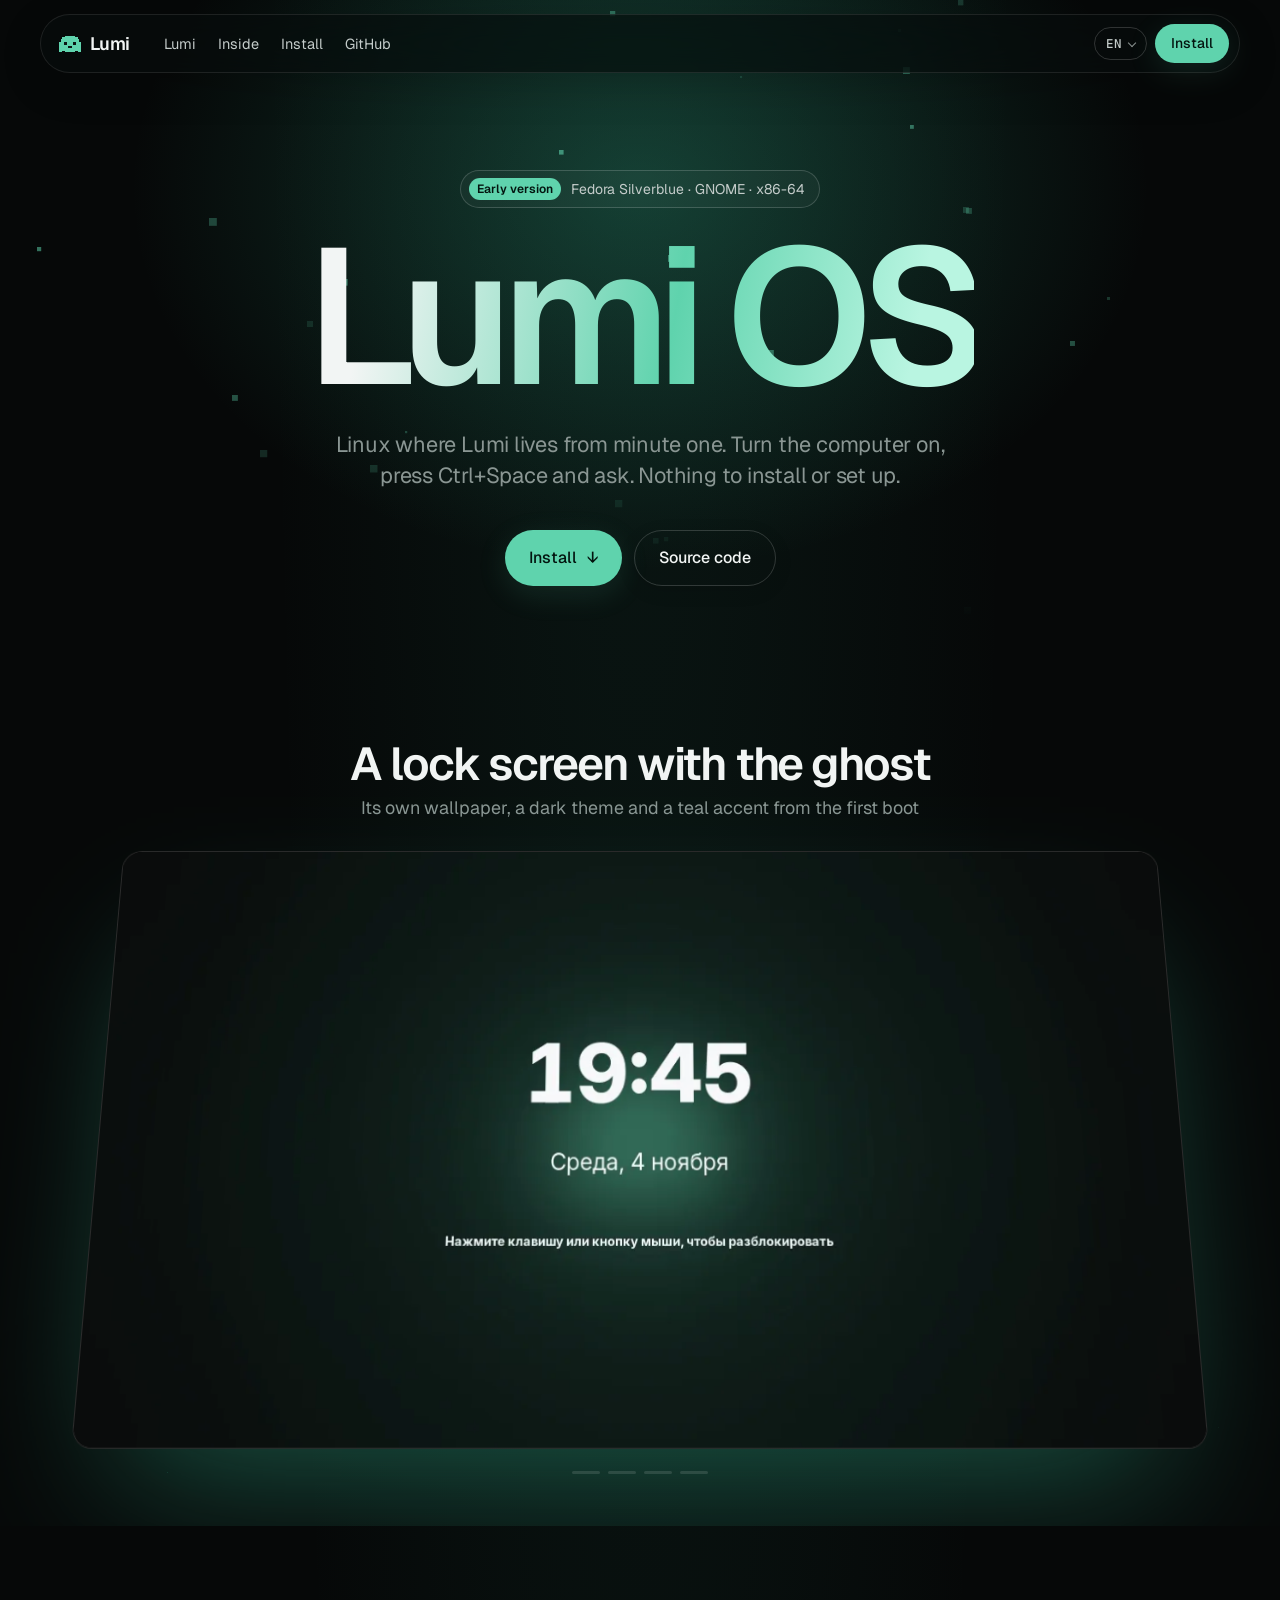
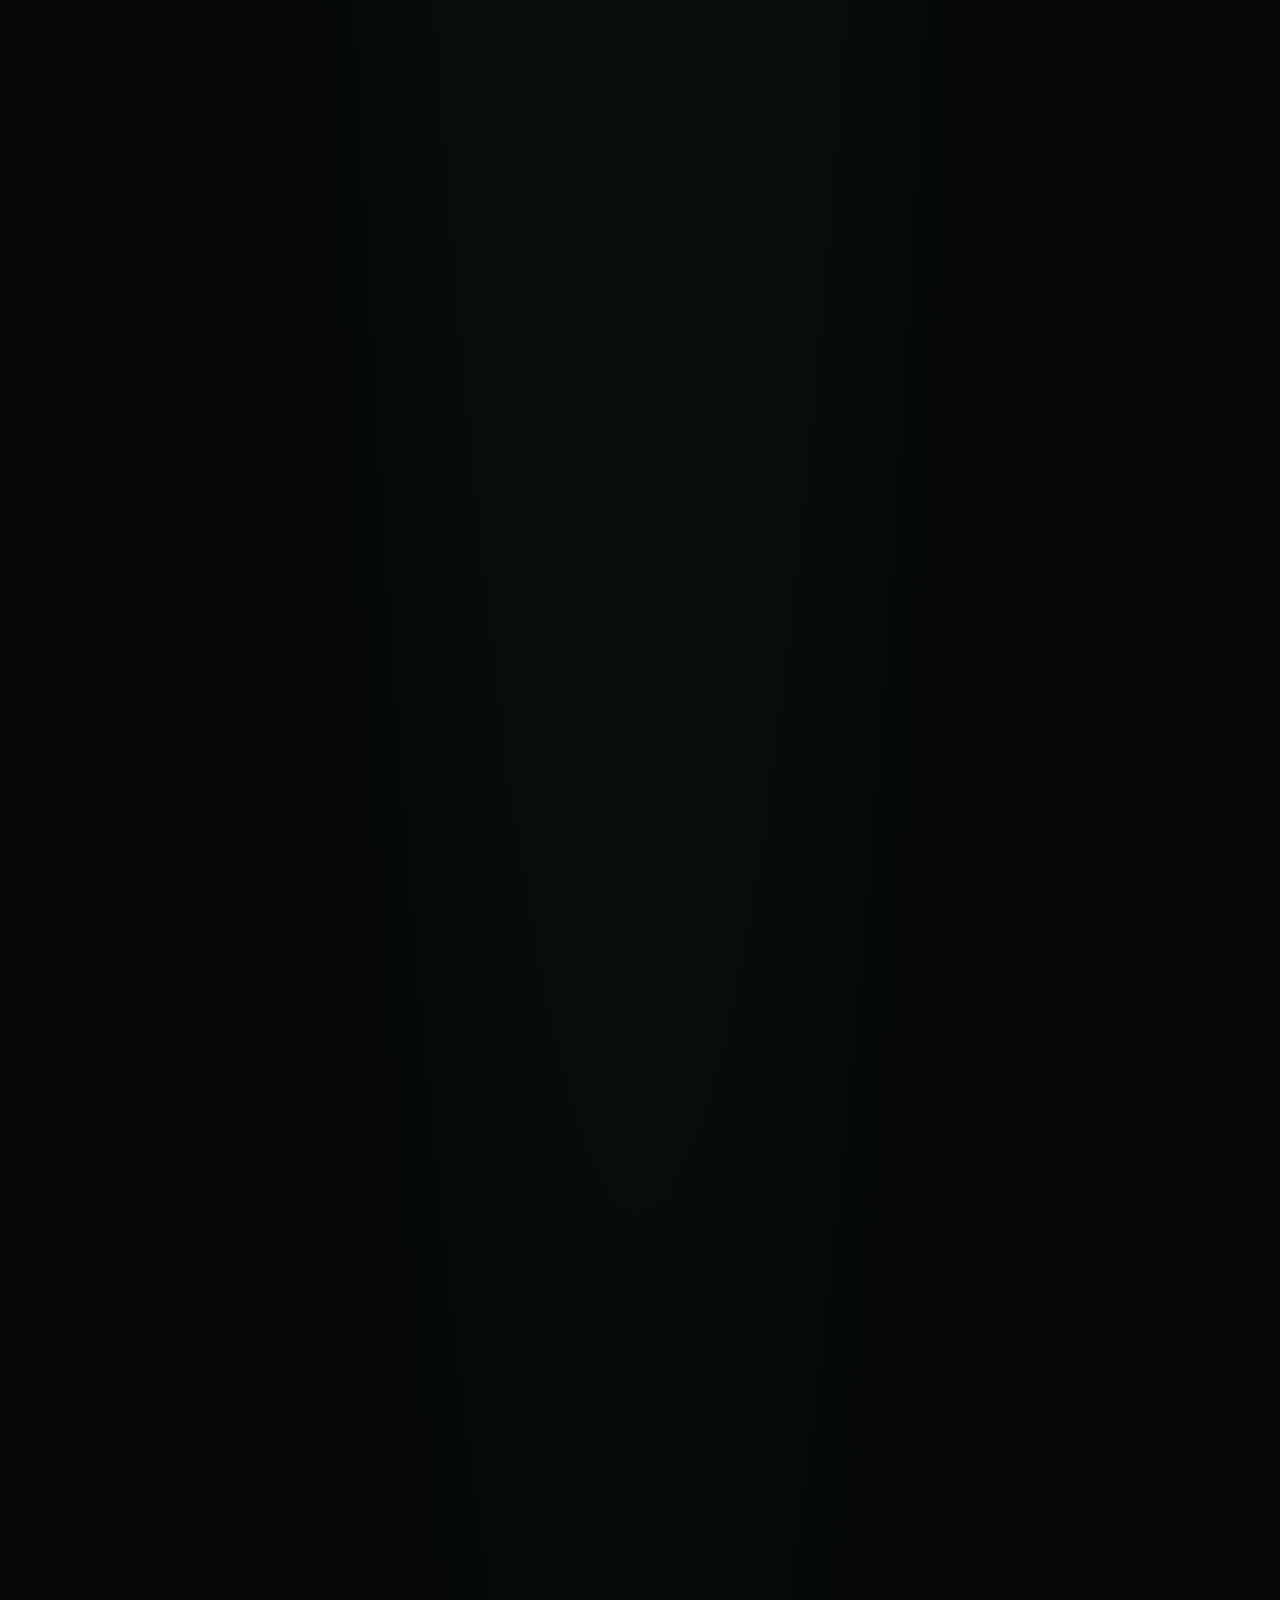
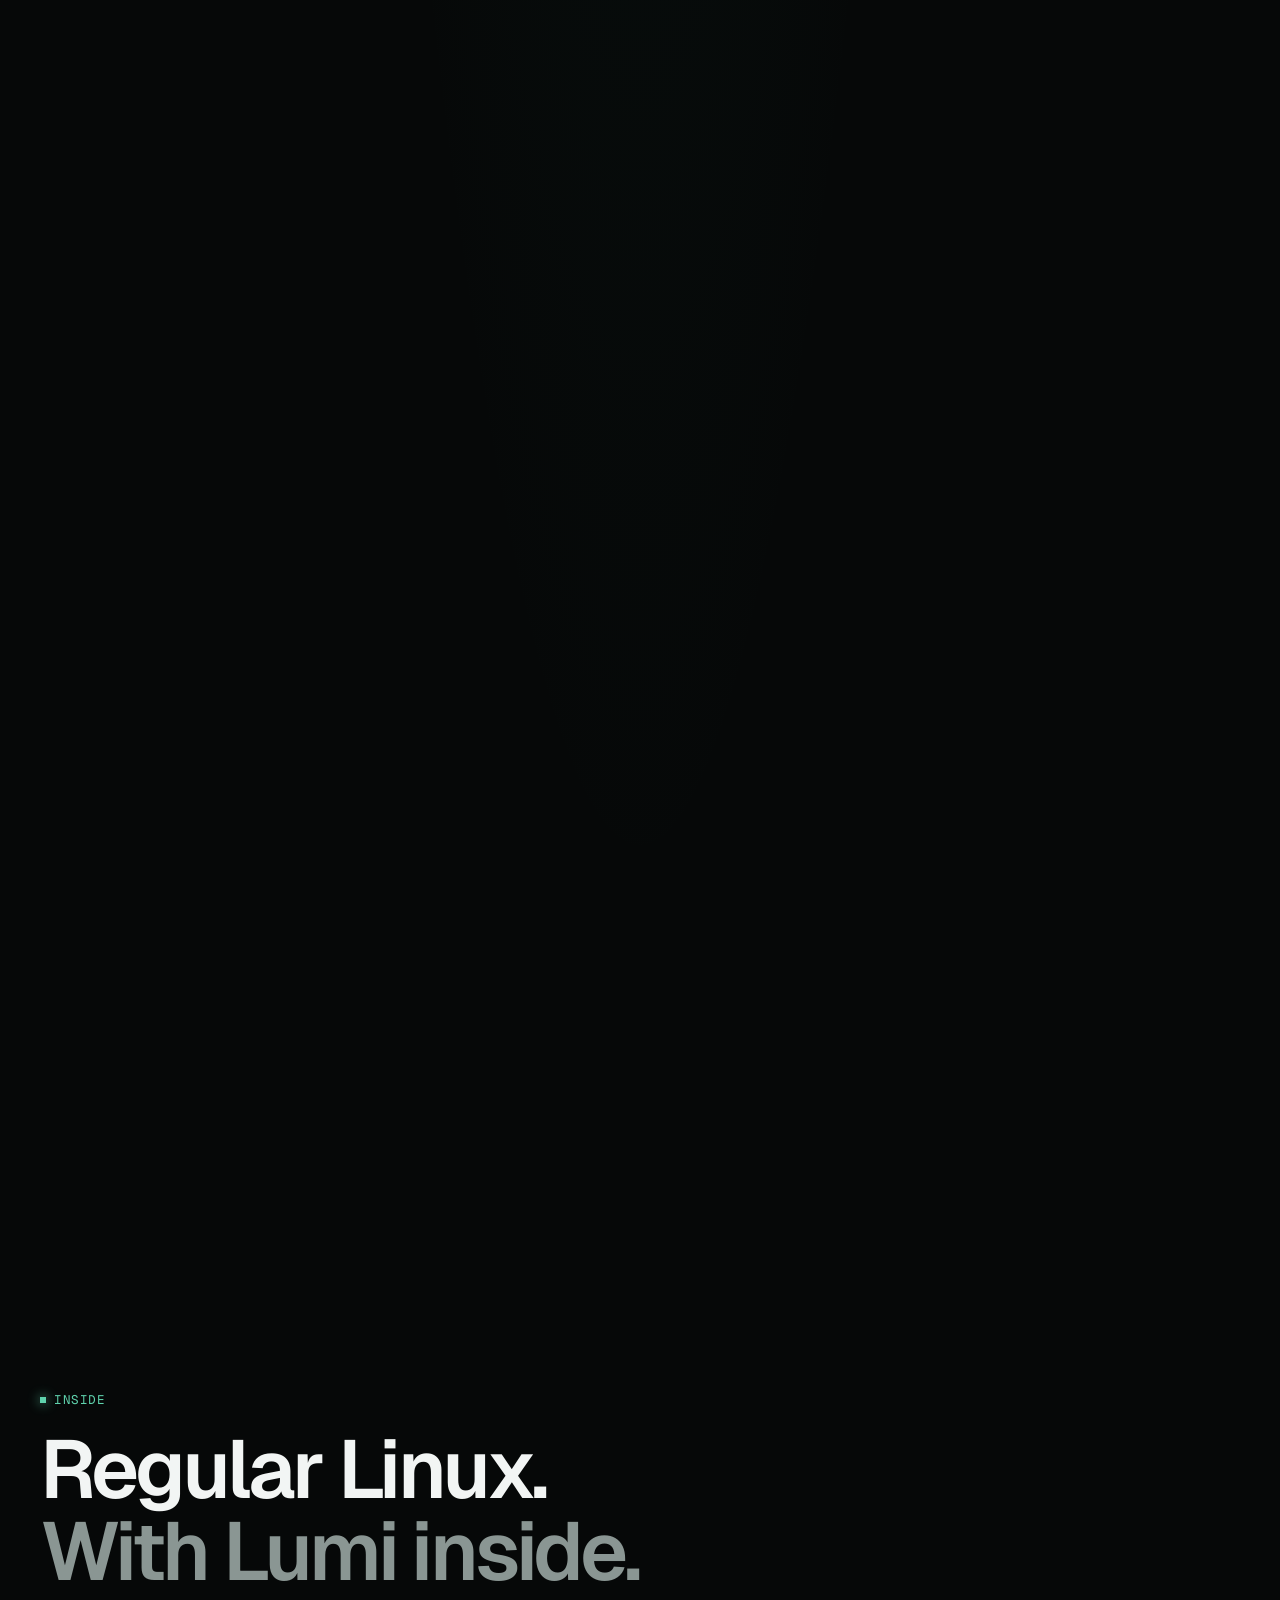
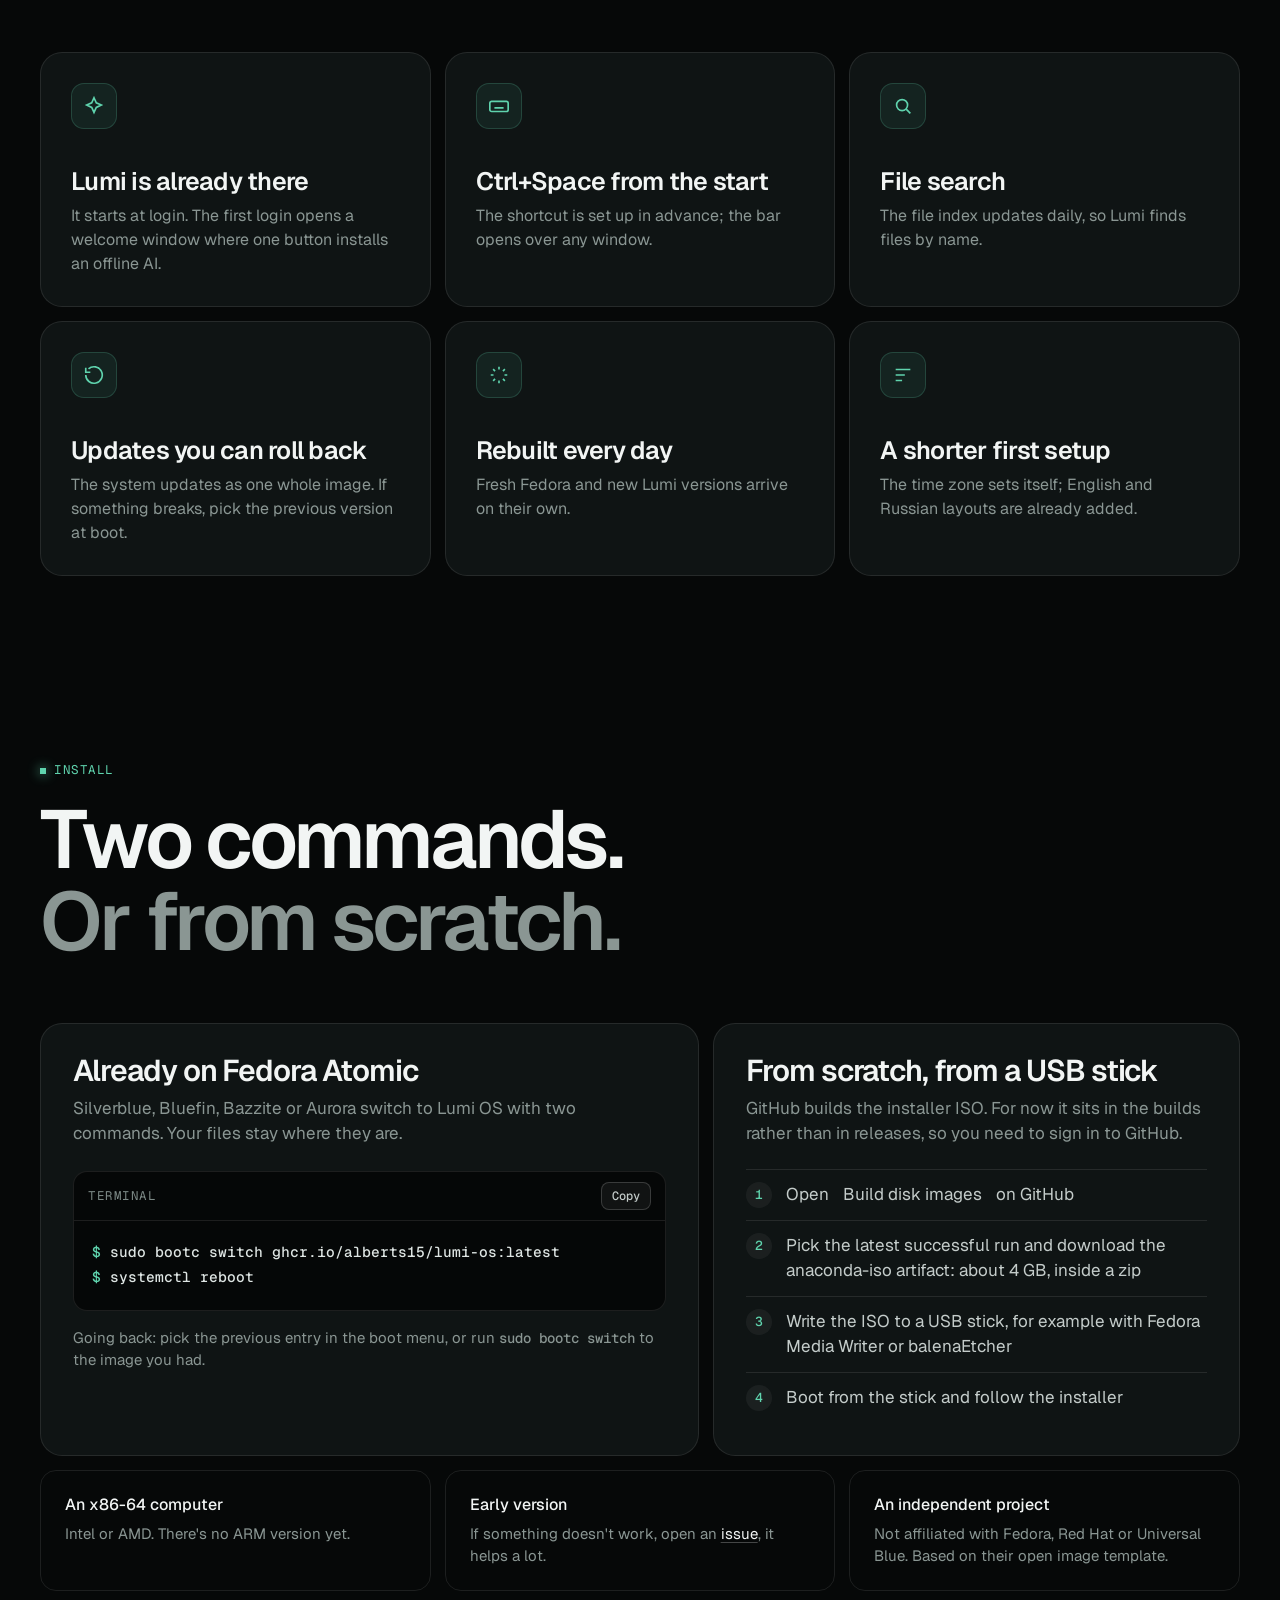
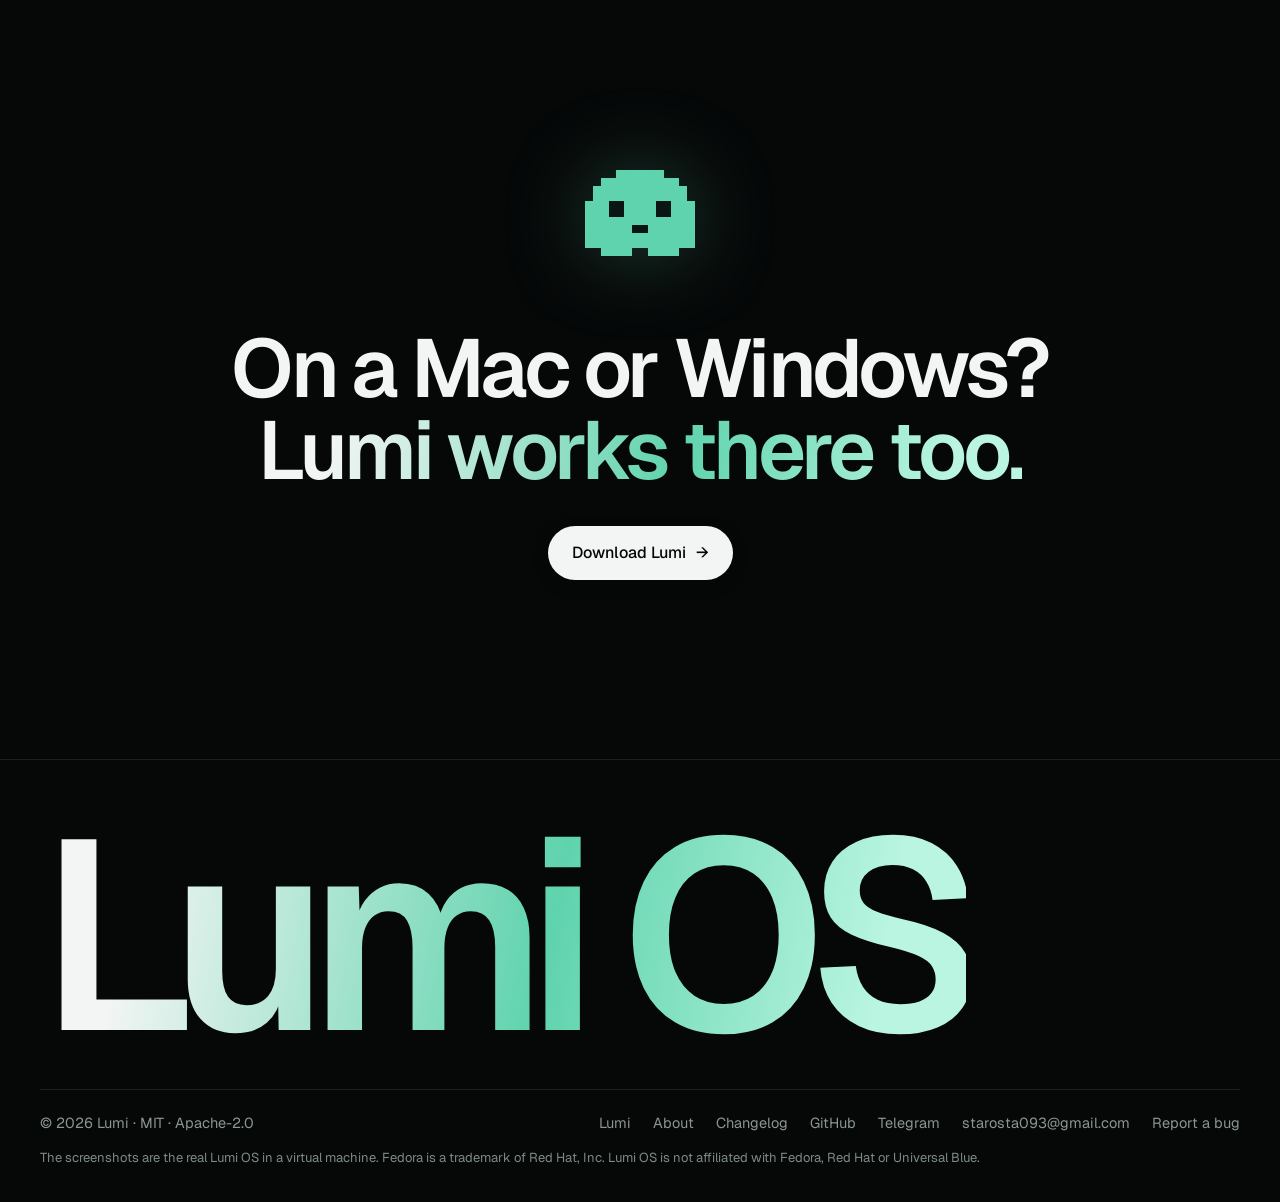
==== commit df4b1dd2: "WIP: unfinished, stopped to continue in a cloud session Co-Authored-By: Claude Opus 5.5 <noreply@ant" ====
--- a/site/os.html
+++ b/site/os.html
@@ -5,15 +5,55 @@
 <meta name="viewport" content="width=device-width, initial-scale=1">
 <title>Lumi OS — Linux, где Lumi с первой минуты</title>
 <meta name="description" content="Lumi OS — Linux на основе Fedora Silverblue, в котором уже стоит Lumi: строка с ИИ по Ctrl+Пробел, запуск при входе, нейросеть без интернета одной кнопкой.">
+<link rel="canonical" href="https://alberts15.github.io/Lumi/os.html">
+<link rel="alternate" hreflang="ru" href="https://alberts15.github.io/Lumi/os.html?lang=ru">
+<link rel="alternate" hreflang="en" href="https://alberts15.github.io/Lumi/os.html?lang=en">
+<link rel="alternate" hreflang="de" href="https://alberts15.github.io/Lumi/os.html?lang=de">
+<link rel="alternate" hreflang="es" href="https://alberts15.github.io/Lumi/os.html?lang=es">
+<link rel="alternate" hreflang="fr" href="https://alberts15.github.io/Lumi/os.html?lang=fr">
+<link rel="alternate" hreflang="x-default" href="https://alberts15.github.io/Lumi/os.html">
 <meta property="og:title" content="Lumi OS — Linux, где Lumi с первой минуты">
 <meta property="og:description" content="Fedora Silverblue с Lumi внутри: строка с ИИ по Ctrl+Пробел с первой минуты.">
-<meta property="og:image" content="https://alberts15.github.io/Lumi/img/os-bar-empty.jpg">
+<meta property="og:image" content="https://alberts15.github.io/Lumi/og-os.png">
+<meta property="og:image:width" content="1280">
+<meta property="og:image:height" content="640">
+<meta property="og:image:alt" content="Lumi OS: надпись и настоящий скриншот рабочего стола со строкой Lumi">
+<meta property="og:url" content="https://alberts15.github.io/Lumi/os.html">
+<meta property="og:site_name" content="Lumi">
 <meta property="og:type" content="website">
+<meta property="og:locale" content="ru_RU">
+<meta property="og:locale:alternate" content="en_US">
+<meta property="og:locale:alternate" content="de_DE">
+<meta property="og:locale:alternate" content="es_ES">
+<meta property="og:locale:alternate" content="fr_FR">
 <meta name="twitter:card" content="summary_large_image">
+<meta name="twitter:title" content="Lumi OS — Linux, где Lumi с первой минуты">
+<meta name="twitter:description" content="Fedora Silverblue с Lumi внутри: строка с ИИ по Ctrl+Пробел с первой минуты.">
+<meta name="twitter:image" content="https://alberts15.github.io/Lumi/og-os.png">
 <meta name="theme-color" content="#060808">
-<link rel="icon" href="icon.png">
+<link rel="icon" href="icon-32.png" sizes="32x32" type="image/png">
+<link rel="icon" href="icon-192.png" sizes="192x192" type="image/png">
+<link rel="apple-touch-icon" href="apple-touch-icon.png">
 <link rel="preconnect" href="https://fonts.googleapis.com">
 <link rel="preconnect" href="https://fonts.gstatic.com" crossorigin>
+<link rel="preload" as="style" href="https://fonts.googleapis.com/css2?family=Geist:wght@400;500;600&family=Geist+Mono:wght@500&display=swap">
+<script type="application/ld+json">
+{
+  "@context": "https://schema.org",
+  "@type": "SoftwareApplication",
+  "name": "Lumi OS",
+  "description": "A Linux system based on Fedora Silverblue with Lumi built in: the AI bar opens on Ctrl+Space from the first login and an offline model installs with one button.",
+  "url": "https://alberts15.github.io/Lumi/os.html",
+  "image": "https://alberts15.github.io/Lumi/og-os.png",
+  "screenshot": ["https://alberts15.github.io/Lumi/img/os-lock.jpg", "https://alberts15.github.io/Lumi/img/os-desktop.jpg", "https://alberts15.github.io/Lumi/img/os-bar-empty.jpg", "https://alberts15.github.io/Lumi/img/os-overview.jpg"],
+  "applicationCategory": "OperatingSystem",
+  "operatingSystem": "Linux (x86-64)",
+  "isAccessibleForFree": true,
+  "offers": { "@type": "Offer", "price": "0", "priceCurrency": "USD" },
+  "author": { "@type": "Person", "name": "AlbertS15", "url": "https://github.com/AlbertS15" },
+  "sameAs": ["https://github.com/AlbertS15/lumi-os"]
+}
+</script>
 <link href="https://fonts.googleapis.com/css2?family=Geist:wght@400;500;600&family=Geist+Mono:wght@500&display=swap" rel="stylesheet">
 <link rel="stylesheet" href="style.css">
 <link rel="stylesheet" href="refresh.css">
@@ -83,8 +123,9 @@
 </style>
 </head>
 <body>
-
-<nav class="nav">
+<a class="skip" href="#main" data-i18n="ui_skip">Перейти к содержанию</a>
+
+<nav class="nav" aria-label="Lumi OS">
   <a class="logo" href="index.html"><canvas class="px ghost" width="14" height="13"></canvas>Lumi</a>
   <div class="links">
     <a href="index.html">Lumi</a>
@@ -93,11 +134,12 @@
     <a href="https://github.com/AlbertS15/lumi-os">GitHub</a>
   </div>
   <div class="r">
-    <button class="lang" id="lang">EN</button>
+    <button class="lang" id="lang" type="button" aria-label="Язык: Русский">RU</button>
     <a class="btn sm teal" href="#install"><span class="roll"><span data-i18n="get">Установить</span><span data-i18n="get">Установить</span></span></a>
   </div>
 </nav>
 
+<main id="main" tabindex="-1">
 <header class="hero">
   <canvas class="pixels" data-count="60"></canvas>
   <div class="wrap">
@@ -120,12 +162,12 @@
       <div><h3 data-i18n="t3">Lumi первая в доке</h3><p data-i18n="t3p">Рядом Firefox, Файлы, Терминал и магазин приложений</p></div>
     </div>
     <div class="frame" id="frame">
-      <img src="img/os-lock.jpg" width="1280" height="800" alt="Экран блокировки Lumi OS">
-      <img src="img/os-desktop.jpg" width="1280" height="800" alt="Рабочий стол Lumi OS с призраком" loading="lazy">
-      <img src="img/os-bar-empty.jpg" width="1280" height="800" alt="Строка Lumi на рабочем столе Lumi OS" loading="lazy">
-      <img src="img/os-overview.jpg" width="1280" height="800" alt="Обзор GNOME с Lumi первой в доке" loading="lazy">
-    </div>
-    <div class="dots"><i><b></b></i><i><b></b></i><i><b></b></i><i><b></b></i></div>
+      <picture><source type="image/webp" srcset="img/os-lock-640.webp 640w, img/os-lock.webp 1280w" sizes="(max-width: 1132px) calc(100vw - 32px), 1100px"><img src="img/os-lock.jpg" srcset="img/os-lock-640.jpg 640w, img/os-lock.jpg 1280w" sizes="(max-width: 1132px) calc(100vw - 32px), 1100px" width="1280" height="800" alt="Экран блокировки Lumi OS" data-i18n-attr="alt:alt0" decoding="async"></picture>
+      <picture><source type="image/webp" srcset="img/os-desktop-640.webp 640w, img/os-desktop.webp 1280w" sizes="(max-width: 1132px) calc(100vw - 32px), 1100px"><img src="img/os-desktop.jpg" srcset="img/os-desktop-640.jpg 640w, img/os-desktop.jpg 1280w" sizes="(max-width: 1132px) calc(100vw - 32px), 1100px" width="1280" height="800" alt="Рабочий стол Lumi OS с призраком" data-i18n-attr="alt:alt1" loading="lazy" decoding="async"></picture>
+      <picture><source type="image/webp" srcset="img/os-bar-empty-640.webp 640w, img/os-bar-empty.webp 1280w" sizes="(max-width: 1132px) calc(100vw - 32px), 1100px"><img src="img/os-bar-empty.jpg" srcset="img/os-bar-empty-640.jpg 640w, img/os-bar-empty.jpg 1280w" sizes="(max-width: 1132px) calc(100vw - 32px), 1100px" width="1280" height="800" alt="Строка Lumi на рабочем столе Lumi OS" data-i18n-attr="alt:alt2" loading="lazy" decoding="async"></picture>
+      <picture><source type="image/webp" srcset="img/os-overview-640.webp 640w, img/os-overview.webp 1280w" sizes="(max-width: 1132px) calc(100vw - 32px), 1100px"><img src="img/os-overview.jpg" srcset="img/os-overview-640.jpg 640w, img/os-overview.jpg 1280w" sizes="(max-width: 1132px) calc(100vw - 32px), 1100px" width="1280" height="800" alt="Обзор GNOME с Lumi первой в доке" data-i18n-attr="alt:alt3" loading="lazy" decoding="async"></picture>
+    </div>
+    <div class="dots" aria-hidden="true"><i><b></b></i><i><b></b></i><i><b></b></i><i><b></b></i></div>
   </div>
 </section>
 
@@ -134,17 +176,17 @@
     <span class="eyebrow mono reveal" data-i18n="in_label">Что внутри</span>
     <h2 class="h2 reveal" data-i18n-html="in_title">Обычный Linux.<br><span class="mute">Только с Lumi внутри.</span></h2>
     <div class="grid">
-      <div class="card reveal"><div class="ico"><svg viewBox="0 0 24 24" fill="none" stroke="currentColor" stroke-width="1.8"><path d="M12 3l2.5 5.5L20 11l-5.5 2.5L12 19l-2.5-5.5L4 11l5.5-2.5z"/></svg></div>
+      <div class="card reveal"><div class="ico"><svg viewBox="0 0 24 24" fill="none" stroke="currentColor" stroke-width="1.8" aria-hidden="true"><path d="M12 3l2.5 5.5L20 11l-5.5 2.5L12 19l-2.5-5.5L4 11l5.5-2.5z"/></svg></div>
         <h3 data-i18n="g1">Lumi уже стоит</h3><p data-i18n="g1p">Запускается при входе. При первом входе открывается приветствие, где нейросеть без интернета ставится одной кнопкой.</p></div>
-      <div class="card reveal d1"><div class="ico"><svg viewBox="0 0 24 24" fill="none" stroke="currentColor" stroke-width="1.8"><rect x="2" y="7" width="20" height="11" rx="2"/><path d="M7 14h10"/></svg></div>
+      <div class="card reveal d1"><div class="ico"><svg viewBox="0 0 24 24" fill="none" stroke="currentColor" stroke-width="1.8" aria-hidden="true"><rect x="2" y="7" width="20" height="11" rx="2"/><path d="M7 14h10"/></svg></div>
         <h3 data-i18n="g2">Ctrl+Пробел сразу</h3><p data-i18n="g2p">Клавиша назначена заранее, строка открывается поверх любого окна.</p></div>
-      <div class="card reveal d2"><div class="ico"><svg viewBox="0 0 24 24" fill="none" stroke="currentColor" stroke-width="1.8"><circle cx="11" cy="11" r="6"/><path d="M20 20l-4.5-4.5"/></svg></div>
+      <div class="card reveal d2"><div class="ico"><svg viewBox="0 0 24 24" fill="none" stroke="currentColor" stroke-width="1.8" aria-hidden="true"><circle cx="11" cy="11" r="6"/><path d="M20 20l-4.5-4.5"/></svg></div>
         <h3 data-i18n="g3">Поиск файлов</h3><p data-i18n="g3p">Индекс файлов обновляется каждый день, поэтому Lumi находит их по имени.</p></div>
-      <div class="card reveal"><div class="ico"><svg viewBox="0 0 24 24" fill="none" stroke="currentColor" stroke-width="1.8"><path d="M3 12a9 9 0 1 0 3-6.7M3 4v5h5"/></svg></div>
+      <div class="card reveal"><div class="ico"><svg viewBox="0 0 24 24" fill="none" stroke="currentColor" stroke-width="1.8" aria-hidden="true"><path d="M3 12a9 9 0 1 0 3-6.7M3 4v5h5"/></svg></div>
         <h3 data-i18n="g4">Обновления с откатом</h3><p data-i18n="g4p">Система обновляется целиком, как один образ. Если что-то сломалось, прошлую версию можно выбрать при загрузке.</p></div>
-      <div class="card reveal d1"><div class="ico"><svg viewBox="0 0 24 24" fill="none" stroke="currentColor" stroke-width="1.8"><path d="M12 3v3M12 18v3M3 12h3M18 12h3M5.6 5.6l2.1 2.1M16.3 16.3l2.1 2.1M5.6 18.4l2.1-2.1M16.3 7.7l2.1-2.1"/></svg></div>
+      <div class="card reveal d1"><div class="ico"><svg viewBox="0 0 24 24" fill="none" stroke="currentColor" stroke-width="1.8" aria-hidden="true"><path d="M12 3v3M12 18v3M3 12h3M18 12h3M5.6 5.6l2.1 2.1M16.3 16.3l2.1 2.1M5.6 18.4l2.1-2.1M16.3 7.7l2.1-2.1"/></svg></div>
         <h3 data-i18n="g5">Пересборка каждый день</h3><p data-i18n="g5p">Свежая Fedora и новые версии Lumi приходят сами, без ручных обновлений.</p></div>
-      <div class="card reveal d2"><div class="ico"><svg viewBox="0 0 24 24" fill="none" stroke="currentColor" stroke-width="1.8"><path d="M4 6h16M4 12h10M4 18h7"/></svg></div>
+      <div class="card reveal d2"><div class="ico"><svg viewBox="0 0 24 24" fill="none" stroke="currentColor" stroke-width="1.8" aria-hidden="true"><path d="M4 6h16M4 12h10M4 18h7"/></svg></div>
         <h3 data-i18n="g6">Первая настройка короче</h3><p data-i18n="g6p">Часовой пояс ставится сам, раскладки английская и русская уже добавлены.</p></div>
     </div>
   </div>
@@ -158,7 +200,7 @@
       <div class="card reveal">
         <h3 data-i18n="i1">Уже на Fedora Atomic</h3>
         <p data-i18n="i1p">Silverblue, Bluefin, Bazzite или Aurora переключаются на Lumi OS двумя командами. Ваши файлы остаются на месте.</p>
-        <div class="term"><div class="bar mono"><span data-i18n="terminal">Терминал</span><button data-copy="#cmd" data-i18n="copy">Копировать</button></div>
+        <div class="term"><div class="bar mono"><span data-i18n="terminal">Терминал</span><button type="button" data-copy="#cmd" data-i18n="copy">Копировать</button></div>
           <pre id="cmd"><span class="pr">$ </span>sudo bootc switch ghcr.io/alberts15/lumi-os:latest
 <span class="pr">$ </span>systemctl reboot</pre></div>
         <p data-i18n-html="i1back" style="font-size:15px;margin-top:16px">Вернуться назад: выберите прошлую запись в меню загрузки или переключитесь обратно командой <code>sudo bootc switch</code> на ваш прежний образ.</p>
@@ -191,6 +233,7 @@
     </div>
   </div>
 </section>
+</main>
 
 <footer class="foot">
   <div class="wrap">
@@ -199,6 +242,8 @@
       <span>© 2026 Lumi · MIT · Apache-2.0</span>
       <div class="r">
         <a href="index.html">Lumi</a>
+        <a href="about.html" data-i18n="ui_about">О проекте</a>
+        <a href="changelog.html" data-i18n="ui_changelog">Что нового</a>
         <a href="https://github.com/AlbertS15/lumi-os">GitHub</a>
         <a href="https://t.me/lumimacos">Telegram</a>
         <a href="mailto:starosta093@gmail.com">starosta093@gmail.com</a>
@@ -213,12 +258,14 @@
 window.PAGE = {
   en: {
     title: "Lumi OS — Linux with Lumi from minute one",
+    description: "Lumi OS is Linux based on Fedora Silverblue with Lumi already in it: the AI bar on Ctrl+Space, starts at login, an offline AI with one button.",
     nav_inside: "Inside", nav_install: "Install", get: "Install", early: "Early version", code: "Source code",
     hero_sub: "Linux where Lumi lives from minute one. Turn the computer on, press Ctrl+Space and ask. Nothing to install or set up.",
     t0: "A lock screen with the ghost", t0p: "Its own wallpaper, a dark theme and a teal accent from the first boot",
     t1: "A clean desktop", t1p: "No logos, no clutter. Lumi is already running in the background",
     t2: "Ctrl+Space, and Lumi is here", t2p: "Apps, files and AI questions in one bar. Nothing to set up",
     t3: "Lumi first in the dock", t3p: "Next to Firefox, Files, Terminal and the app store",
+    alt0: "The Lumi OS lock screen", alt1: "The Lumi OS desktop with the ghost", alt2: "The Lumi bar on the Lumi OS desktop", alt3: "The GNOME overview with Lumi first in the dock",
     in_label: "Inside", in_title: 'Regular Linux.<br><span class="mute">With Lumi inside.</span>',
     g1: "Lumi is already there", g1p: "It starts at login. The first login opens a welcome window where one button installs an offline AI.",
     g2: "Ctrl+Space from the start", g2p: "The shortcut is set up in advance; the bar opens over any window.",
@@ -241,6 +288,102 @@
     bug: "Report a bug",
     legal: "The screenshots are the real Lumi OS in a virtual machine. Fedora is a trademark of Red Hat, Inc. Lumi OS is not affiliated with Fedora, Red Hat or Universal Blue.",
   },
+  de: {
+    title: "Lumi OS — Linux mit Lumi ab der ersten Minute",
+    description: "Lumi OS ist ein Linux auf Basis von Fedora Silverblue, in dem Lumi schon steckt: die KI-Leiste auf Strg+Leertaste, Start bei der Anmeldung, Offline-KI mit einem Klick.",
+    nav_inside: "Was drin ist", nav_install: "Installation", get: "Installieren", early: "Frühe Version", code: "Quellcode",
+    hero_sub: "Ein Linux, in dem Lumi ab der ersten Minute lebt. Computer einschalten, Strg+Leertaste drücken und fragen. Nichts zu installieren oder einzurichten.",
+    t0: "Ein Sperrbildschirm mit dem Geist", t0p: "Eigenes Hintergrundbild, dunkles Design und türkiser Akzent ab dem ersten Start",
+    t1: "Ein aufgeräumter Desktop", t1p: "Keine Logos, kein Durcheinander. Lumi läuft schon im Hintergrund",
+    t2: "Strg+Leertaste, und Lumi ist da", t2p: "Programme, Dateien und Fragen an die KI in einer Leiste. Nichts einzurichten",
+    t3: "Lumi zuerst im Dock", t3p: "Neben Firefox, Dateien, Terminal und dem App-Store",
+    alt0: "Der Sperrbildschirm von Lumi OS", alt1: "Der Desktop von Lumi OS mit dem Geist", alt2: "Die Lumi-Leiste auf dem Desktop von Lumi OS", alt3: "Die GNOME-Übersicht mit Lumi zuerst im Dock",
+    in_label: "Was drin ist", in_title: 'Ein normales Linux.<br><span class="mute">Nur mit Lumi drin.</span>',
+    g1: "Lumi ist schon da", g1p: "Startet bei der Anmeldung. Bei der ersten Anmeldung öffnet sich ein Willkommensfenster, in dem ein Klick eine Offline-KI installiert.",
+    g2: "Strg+Leertaste von Anfang an", g2p: "Das Kürzel ist schon belegt, die Leiste öffnet sich über jedem Fenster.",
+    g3: "Dateisuche", g3p: "Der Dateiindex wird täglich aktualisiert, so findet Lumi Dateien nach Namen.",
+    g4: "Updates mit Rückweg", g4p: "Das System wird als ein ganzes Image aktualisiert. Geht etwas kaputt, wählen Sie beim Start die vorherige Version.",
+    g5: "Jeden Tag neu gebaut", g5p: "Aktuelles Fedora und neue Lumi-Versionen kommen von selbst, ohne manuelle Updates.",
+    g6: "Kürzere Ersteinrichtung", g6p: "Die Zeitzone stellt sich selbst ein, englisches und russisches Tastaturlayout sind schon hinzugefügt.",
+    i_label: "Installation", i_title: 'Zwei Befehle.<br><span class="mute">Oder von Grund auf.</span>',
+    i1: "Schon auf Fedora Atomic", i1p: "Silverblue, Bluefin, Bazzite oder Aurora wechseln mit zwei Befehlen zu Lumi OS. Ihre Dateien bleiben, wo sie sind.",
+    terminal: "Terminal", copy: "Kopieren",
+    i1back: "Zurück: Wählen Sie den vorherigen Eintrag im Bootmenü oder wechseln Sie mit <code>sudo bootc switch</code> zurück zu Ihrem bisherigen Image.",
+    i2: "Von Grund auf, vom USB-Stick", i2p: "Das Installations-ISO baut GitHub. Vorerst liegt es bei den Builds statt bei den Releases, daher ist eine Anmeldung bei GitHub nötig.",
+    s1: 'Öffnen Sie <a href="https://github.com/AlbertS15/lumi-os/actions/workflows/build-disk.yml">Build disk images</a> auf GitHub',
+    s2: "Wählen Sie den letzten erfolgreichen Lauf und laden Sie das Artefakt anaconda-iso herunter: etwa 4 GB, in einem ZIP-Archiv", s3: "Schreiben Sie das ISO auf einen USB-Stick, zum Beispiel mit Fedora Media Writer oder balenaEtcher",
+    s4: "Vom Stick starten und dem Installer folgen",
+    n1: "Ein x86-64-Computer", n1p: "Intel oder AMD. Eine ARM-Version gibt es noch nicht.",
+    n2: "Frühe Version", n2p: 'Wenn etwas nicht funktioniert, schreiben Sie ein <a href="https://github.com/AlbertS15/lumi-os/issues">Issue</a>, das hilft sehr.',
+    n3: "Ein unabhängiges Projekt", n3p: "Nicht mit Fedora, Red Hat oder Universal Blue verbunden. Basiert auf deren offener Image-Vorlage.",
+    c_title: 'Auf dem Mac oder unter Windows?<br><span class="grad">Lumi läuft auch dort.</span>', c_btn: "Lumi herunterladen",
+    bug: "Fehler melden",
+    legal: "Die Screenshots zeigen das echte Lumi OS in einer virtuellen Maschine. Fedora ist eine Marke von Red Hat, Inc. Lumi OS ist nicht mit Fedora, Red Hat oder Universal Blue verbunden.",
+  },
+  es: {
+    title: "Lumi OS — Linux con Lumi desde el primer minuto",
+    description: "Lumi OS es un Linux basado en Fedora Silverblue con Lumi ya dentro: la barra de IA con Ctrl+Espacio, arranque al iniciar sesión e IA sin conexión con un botón.",
+    nav_inside: "Qué incluye", nav_install: "Instalación", get: "Instalar", early: "Versión temprana", code: "Código fuente",
+    hero_sub: "Un Linux en el que Lumi vive desde el primer minuto. Enciendes el ordenador, pulsas Ctrl+Espacio y preguntas. Nada que instalar ni configurar.",
+    t0: "Pantalla de bloqueo con el fantasma", t0p: "Fondo propio, tema oscuro y acento turquesa desde el primer arranque",
+    t1: "Un escritorio limpio", t1p: "Sin logotipos ni iconos de más. Lumi ya está abierta y espera en segundo plano",
+    t2: "Ctrl+Espacio, y Lumi aparece", t2p: "Aplicaciones, archivos y preguntas a la IA en una sola barra. Nada que configurar",
+    t3: "Lumi, la primera del dock", t3p: "Junto a Firefox, Archivos, Terminal y la tienda de aplicaciones",
+    alt0: "La pantalla de bloqueo de Lumi OS", alt1: "El escritorio de Lumi OS con el fantasma", alt2: "La barra de Lumi en el escritorio de Lumi OS", alt3: "La vista general de GNOME con Lumi la primera del dock",
+    in_label: "Qué incluye", in_title: 'Un Linux normal.<br><span class="mute">Con Lumi dentro.</span>',
+    g1: "Lumi ya está instalada", g1p: "Arranca al iniciar sesión. La primera vez se abre una bienvenida donde un botón instala una IA sin conexión.",
+    g2: "Ctrl+Espacio desde el principio", g2p: "El atajo ya está asignado y la barra se abre encima de cualquier ventana.",
+    g3: "Búsqueda de archivos", g3p: "El índice de archivos se actualiza cada día, así que Lumi los encuentra por su nombre.",
+    g4: "Actualizaciones con vuelta atrás", g4p: "El sistema se actualiza entero, como una sola imagen. Si algo falla, eliges la versión anterior al arrancar.",
+    g5: "Se reconstruye cada día", g5p: "Fedora al día y las nuevas versiones de Lumi llegan solas, sin actualizar a mano.",
+    g6: "Primera configuración más corta", g6p: "La zona horaria se ajusta sola y las distribuciones de teclado inglesa y rusa ya están añadidas.",
+    i_label: "Instalación", i_title: 'Dos comandos.<br><span class="mute">O desde cero.</span>',
+    i1: "Si ya usas Fedora Atomic", i1p: "Silverblue, Bluefin, Bazzite o Aurora se pasan a Lumi OS con dos comandos. Tus archivos se quedan donde están.",
+    terminal: "Terminal", copy: "Copiar",
+    i1back: "Para volver: elige la entrada anterior en el menú de arranque o vuelve a tu imagen de antes con <code>sudo bootc switch</code>.",
+    i2: "Desde cero, con un USB", i2p: "GitHub compila la ISO de instalación. De momento está en las compilaciones y no en las versiones publicadas, así que hay que iniciar sesión en GitHub.",
+    s1: 'Abre <a href="https://github.com/AlbertS15/lumi-os/actions/workflows/build-disk.yml">Build disk images</a> en GitHub',
+    s2: "Elige la última compilación correcta y descarga el artefacto anaconda-iso: unos 4 GB, dentro de un zip", s3: "Graba la ISO en un USB, por ejemplo con Fedora Media Writer o balenaEtcher",
+    s4: "Arranca desde el USB y sigue el instalador",
+    n1: "Un ordenador x86-64", n1p: "Intel o AMD. Todavía no hay versión para ARM.",
+    n2: "Versión temprana", n2p: 'Si algo no funciona, abre un <a href="https://github.com/AlbertS15/lumi-os/issues">issue</a>, ayuda mucho.',
+    n3: "Un proyecto independiente", n3p: "Sin relación con Fedora, Red Hat ni Universal Blue. Basado en su plantilla de imagen abierta.",
+    c_title: '¿Usas Mac o Windows?<br><span class="grad">Lumi también funciona ahí.</span>', c_btn: "Descargar Lumi",
+    bug: "Avisar de un error",
+    legal: "Las capturas son de Lumi OS real en una máquina virtual. Fedora es una marca de Red Hat, Inc. Lumi OS no tiene relación con Fedora, Red Hat ni Universal Blue.",
+  },
+  fr: {
+    title: "Lumi OS — Linux avec Lumi dès la première minute",
+    description: "Lumi OS est un Linux basé sur Fedora Silverblue où Lumi est déjà installée : la barre d'IA sur Ctrl+Espace, lancement à la connexion, IA hors ligne en un bouton.",
+    nav_inside: "Contenu", nav_install: "Installation", get: "Installer", early: "Version préliminaire", code: "Code source",
+    hero_sub: "Un Linux où Lumi est là dès la première minute. Allumez l'ordinateur, appuyez sur Ctrl+Espace et posez votre question. Rien à installer ni à configurer.",
+    t0: "Un écran de verrouillage avec le fantôme", t0p: "Son fond d'écran, un thème sombre et un accent turquoise dès le premier démarrage",
+    t1: "Un bureau épuré", t1p: "Ni logos ni icônes superflues. Lumi tourne déjà en arrière-plan",
+    t2: "Ctrl+Espace, et Lumi est là", t2p: "Applications, fichiers et questions à l'IA dans une seule barre. Rien à configurer",
+    t3: "Lumi en tête du dock", t3p: "À côté de Firefox, Fichiers, Terminal et de la logithèque",
+    alt0: "L'écran de verrouillage de Lumi OS", alt1: "Le bureau de Lumi OS avec le fantôme", alt2: "La barre Lumi sur le bureau de Lumi OS", alt3: "La vue d'ensemble de GNOME avec Lumi en tête du dock",
+    in_label: "Contenu", in_title: 'Un Linux ordinaire.<br><span class="mute">Avec Lumi dedans.</span>',
+    g1: "Lumi est déjà là", g1p: "Elle démarre à la connexion. À la première connexion, une fenêtre d'accueil installe une IA hors ligne en un bouton.",
+    g2: "Ctrl+Espace d'emblée", g2p: "Le raccourci est déjà attribué, la barre s'ouvre par-dessus n'importe quelle fenêtre.",
+    g3: "Recherche de fichiers", g3p: "L'index des fichiers est mis à jour chaque jour, Lumi les trouve donc par leur nom.",
+    g4: "Des mises à jour réversibles", g4p: "Le système se met à jour d'un bloc, comme une seule image. En cas de souci, choisissez la version précédente au démarrage.",
+    g5: "Reconstruit chaque jour", g5p: "Fedora à jour et les nouvelles versions de Lumi arrivent toutes seules, sans mise à jour manuelle.",
+    g6: "Une première configuration plus courte", g6p: "Le fuseau horaire se règle tout seul, les dispositions anglaise et russe sont déjà ajoutées.",
+    i_label: "Installation", i_title: 'Deux commandes.<br><span class="mute">Ou de zéro.</span>',
+    i1: "Déjà sous Fedora Atomic", i1p: "Silverblue, Bluefin, Bazzite ou Aurora passent à Lumi OS en deux commandes. Vos fichiers restent en place.",
+    terminal: "Terminal", copy: "Copier",
+    i1back: "Pour revenir en arrière : choisissez l'entrée précédente dans le menu de démarrage ou repassez à votre image d'avant avec <code>sudo bootc switch</code>.",
+    i2: "De zéro, depuis une clé USB", i2p: "GitHub construit l'ISO d'installation. Pour l'instant, elle se trouve dans les builds et non dans les versions publiées : il faut donc se connecter à GitHub.",
+    s1: 'Ouvrez <a href="https://github.com/AlbertS15/lumi-os/actions/workflows/build-disk.yml">Build disk images</a> sur GitHub',
+    s2: "Choisissez le dernier build réussi et téléchargez l'artefact anaconda-iso : environ 4 Go, dans un zip", s3: "Écrivez l'ISO sur une clé USB, par exemple avec Fedora Media Writer ou balenaEtcher",
+    s4: "Démarrez sur la clé et suivez l'installateur",
+    n1: "Un ordinateur x86-64", n1p: "Intel ou AMD. Pas encore de version ARM.",
+    n2: "Version préliminaire", n2p: 'Si quelque chose ne marche pas, ouvrez une <a href="https://github.com/AlbertS15/lumi-os/issues">issue</a>, ça aide beaucoup.',
+    n3: "Un projet indépendant", n3p: "Sans lien avec Fedora, Red Hat ou Universal Blue. Basé sur leur modèle d'image ouvert.",
+    c_title: 'Sur Mac ou Windows ?<br><span class="grad">Lumi y fonctionne aussi.</span>', c_btn: "Télécharger Lumi",
+    bug: "Signaler un bug",
+    legal: "Les captures montrent le vrai Lumi OS dans une machine virtuelle. Fedora est une marque de Red Hat, Inc. Lumi OS n'a aucun lien avec Fedora, Red Hat ou Universal Blue.",
+  },
 };
 </script>
 <script src="site.js"></script>
@@ -251,7 +394,7 @@
 const clamp = (x, a = 0, b = 1) => Math.min(b, Math.max(a, x));
 let shown = -1;
 Site.onScroll(() => {
-  const p = Site.reduced ? 0 : Site.progress(tour);
+  const p = Site.progress(tour);
   const settle = 1 - Math.pow(1 - clamp(Site.entering(tour) * 1.3), 3);
   frame.style.transform = Site.reduced ? "none" : `perspective(1400px) rotateX(${(1 - settle) * 22}deg) scale(${0.9 + 0.1 * settle})`;
   const i = Math.min(3, Math.floor(p * 4));
--- a/site/style.css
+++ b/site/style.css
@@ -1,8 +1,8 @@
-/* Lumi site: shared styles for index.html and os.html. Dark, one teal accent, the pixel ghost. */
+/* Lumi site: shared styles for every page. Dark, one teal accent, the pixel ghost. */
 :root {
   --bg: #060808; --bg2: #0b0f0f; --card: #0f1414; --card2: #141a1a;
   --line: rgba(255, 255, 255, .08); --line2: rgba(255, 255, 255, .14);
-  --text: #f2f5f4; --mute: #8a9693; --dim: #5c6866;
+  --text: #f2f5f4; --mute: #8a9693; --dim: #7d8a87; /* --dim passes 4.5:1 on the page and on cards */
   --teal: #5fd3ad; --teal2: #2fa483; --glow: rgba(95, 211, 173, .35);
   --r: 22px; --ease: cubic-bezier(.2, .8, .2, 1);
   --max: 1200px;
@@ -35,7 +35,27 @@
 .nav .links a:hover, .nav .links a.on { color: #fff; }
 .nav .r { margin-left: auto; display: flex; gap: 8px; align-items: center; }
 .nav .lang { background: none; border: 1px solid var(--line2); color: #c4ccca; border-radius: 999px; padding: 7px 11px; font: 500 12.5px "Geist Mono", monospace; cursor: pointer; }
-.nav .lang:hover { color: #fff; border-color: #fff3; }
+.nav .lang:hover, .nav .lang[aria-expanded="true"] { color: #fff; border-color: #fff3; }
+.nav .lang::after { content: ""; display: inline-block; width: 5px; height: 5px; margin: 0 0 2px 7px; border: solid currentColor; border-width: 0 1.5px 1.5px 0; transform: rotate(45deg); opacity: .7; }
+/* the language menu hangs under its button, glass like the nav */
+.langs { position: relative; }
+.lang-menu { position: absolute; top: calc(100% + 10px); right: 0; min-width: 180px; margin: 0; padding: 6px; list-style: none; border-radius: 18px;
+  background: rgba(10, 14, 14, .94); border: 1px solid var(--line2); box-shadow: 0 20px 60px rgba(0, 0, 0, .45);
+  backdrop-filter: blur(18px) saturate(1.4); -webkit-backdrop-filter: blur(18px) saturate(1.4); }
+.lang-menu[hidden] { display: none; }
+.lang-menu button { display: flex; align-items: center; gap: 12px; width: 100%; padding: 9px 12px; border: 0; border-radius: 12px; background: none;
+  color: #c4ccca; font: 500 14.5px "Geist", sans-serif; text-align: left; cursor: pointer; }
+.lang-menu button .mono { color: var(--dim); width: 22px; }
+.lang-menu button:hover, .lang-menu button:focus-visible { background: #ffffff0d; color: #fff; outline: none; }
+.lang-menu button[aria-checked="true"] { color: var(--teal); }
+.lang-menu button[aria-checked="true"] .mono { color: var(--teal); }
+
+/* ---------- skip link: hidden until a keyboard user tabs onto it */
+.skip { position: fixed; left: 16px; top: 16px; z-index: 100; padding: 10px 16px; border-radius: 999px; background: var(--teal); color: #03140f; font-weight: 500;
+  transform: translateY(-160%); transition: transform .2s var(--ease); }
+.skip:focus { transform: none; }
+.sr-only { position: absolute; width: 1px; height: 1px; padding: 0; margin: -1px; overflow: hidden; clip: rect(0 0 0 0); white-space: nowrap; border: 0; }
+main:focus { outline: none; }
 @media (max-width: 780px) { .nav .links { display: none; } .nav { gap: 10px; } }
 
 /* ---------- buttons with rolling labels */
@@ -117,4 +137,9 @@
   .lines .ln > span { animation: none; transform: none; }
   .reveal { opacity: 1; transform: none; transition: none; }
   html { scroll-behavior: auto; }
+  /* endless loops (marquee, floating ghost, scroll cue, caret) stop instead of spinning at 0.01 ms */
+  *, *::before, *::after { animation-iteration-count: 1 !important; }
 }
+
+/* <picture> only picks the file; the <img> inside keeps its own layout */
+picture { display: contents; }
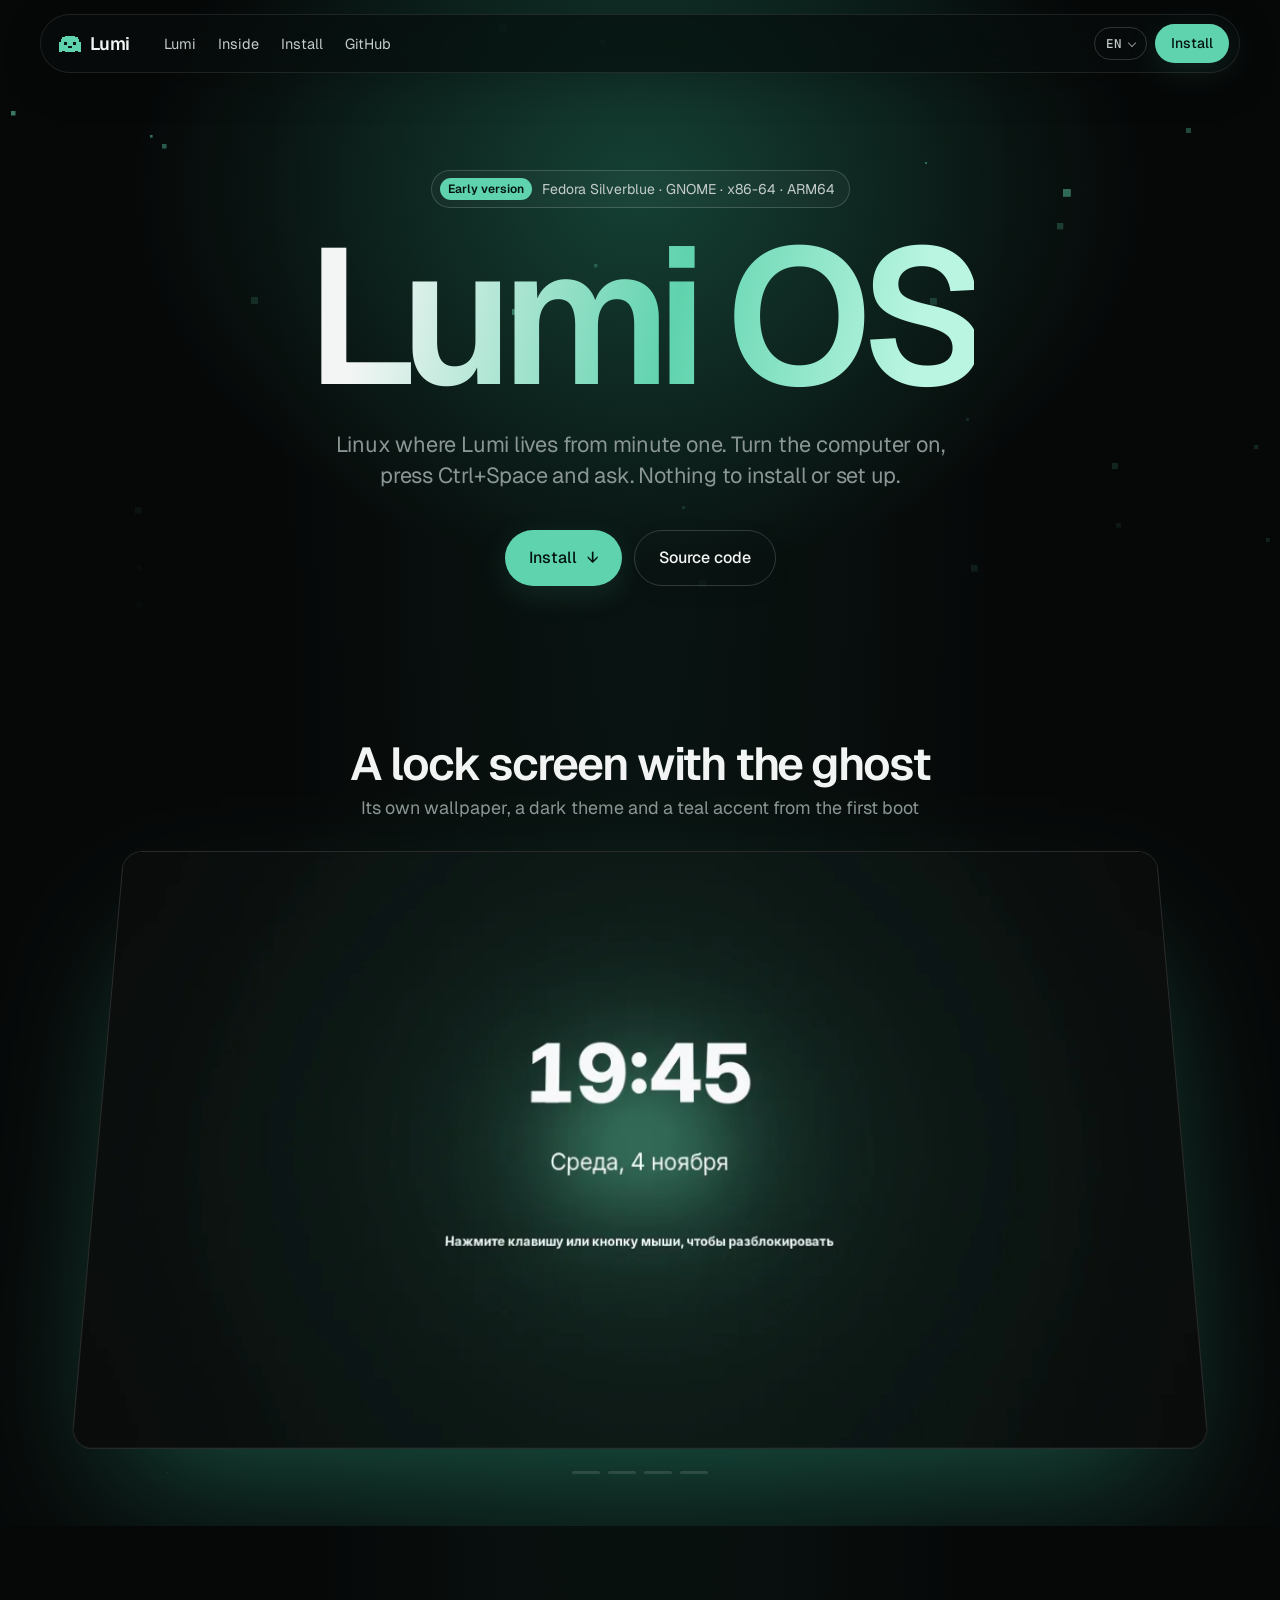
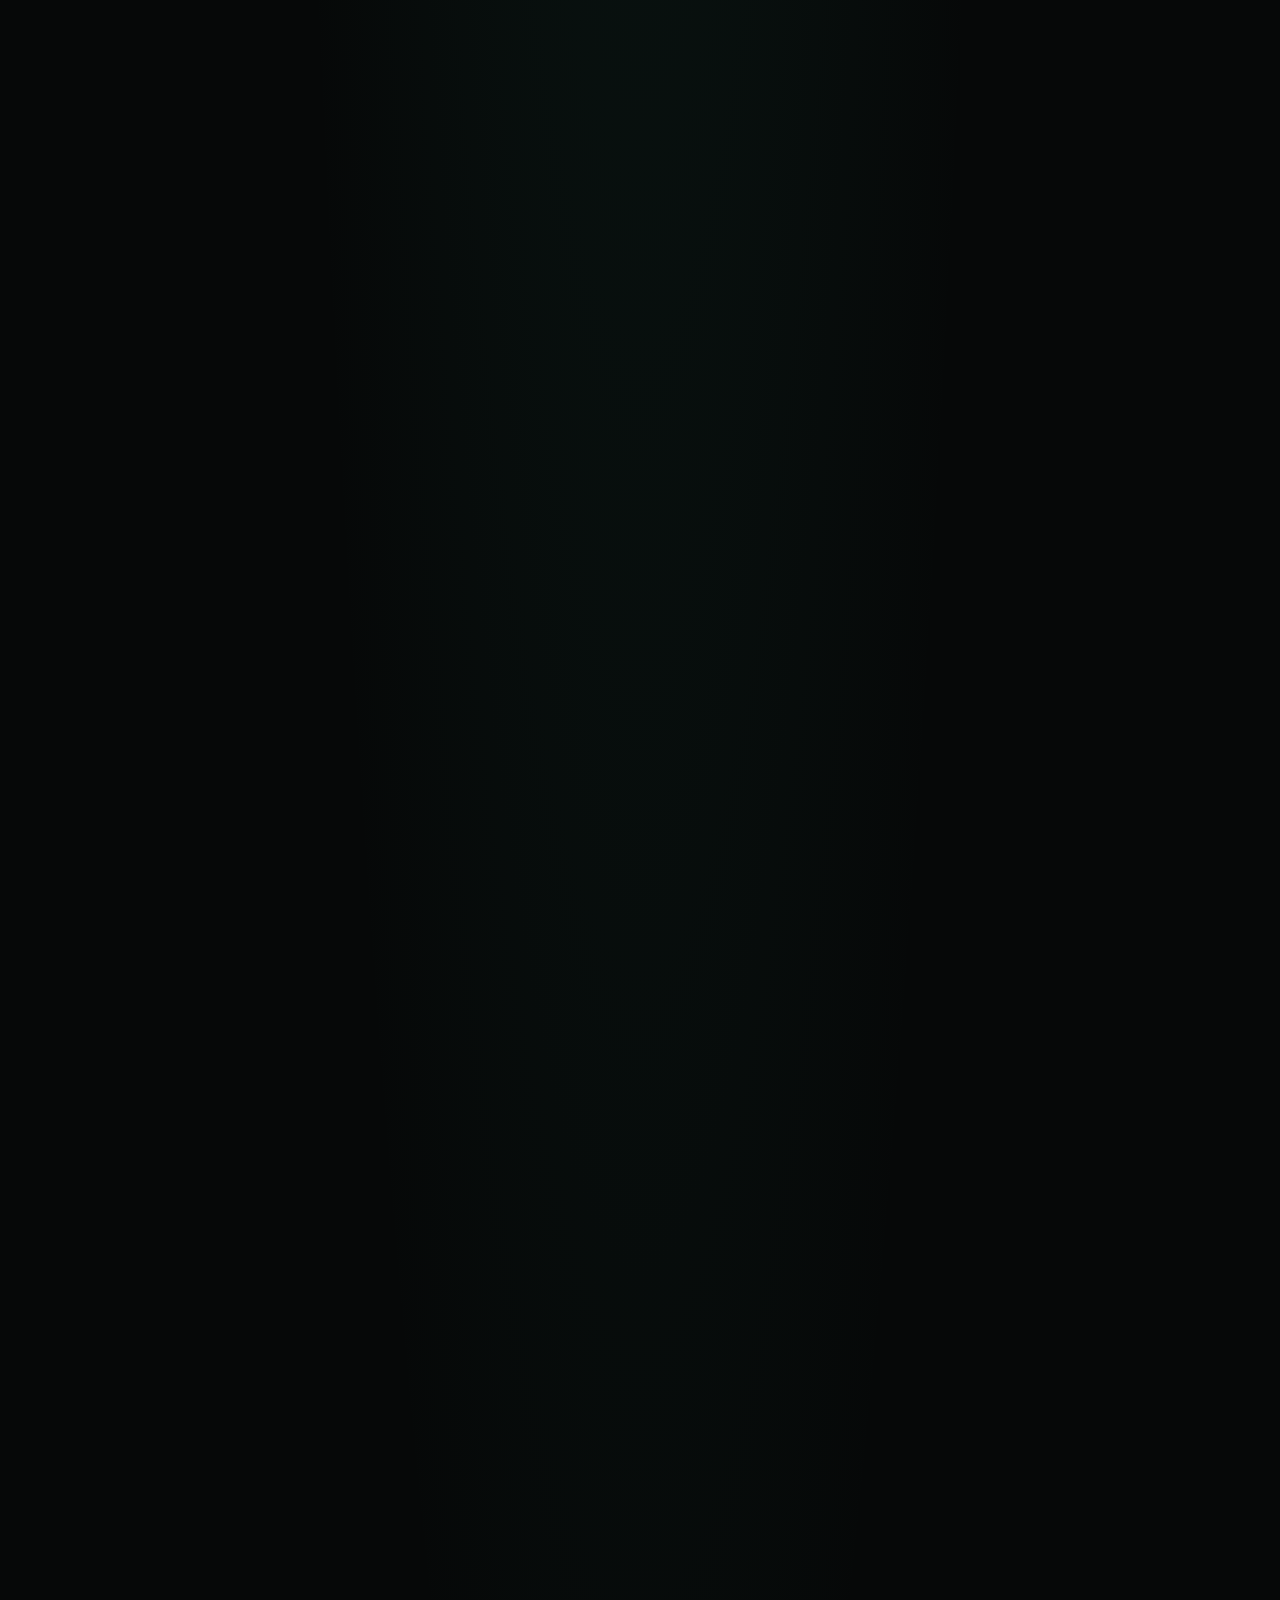
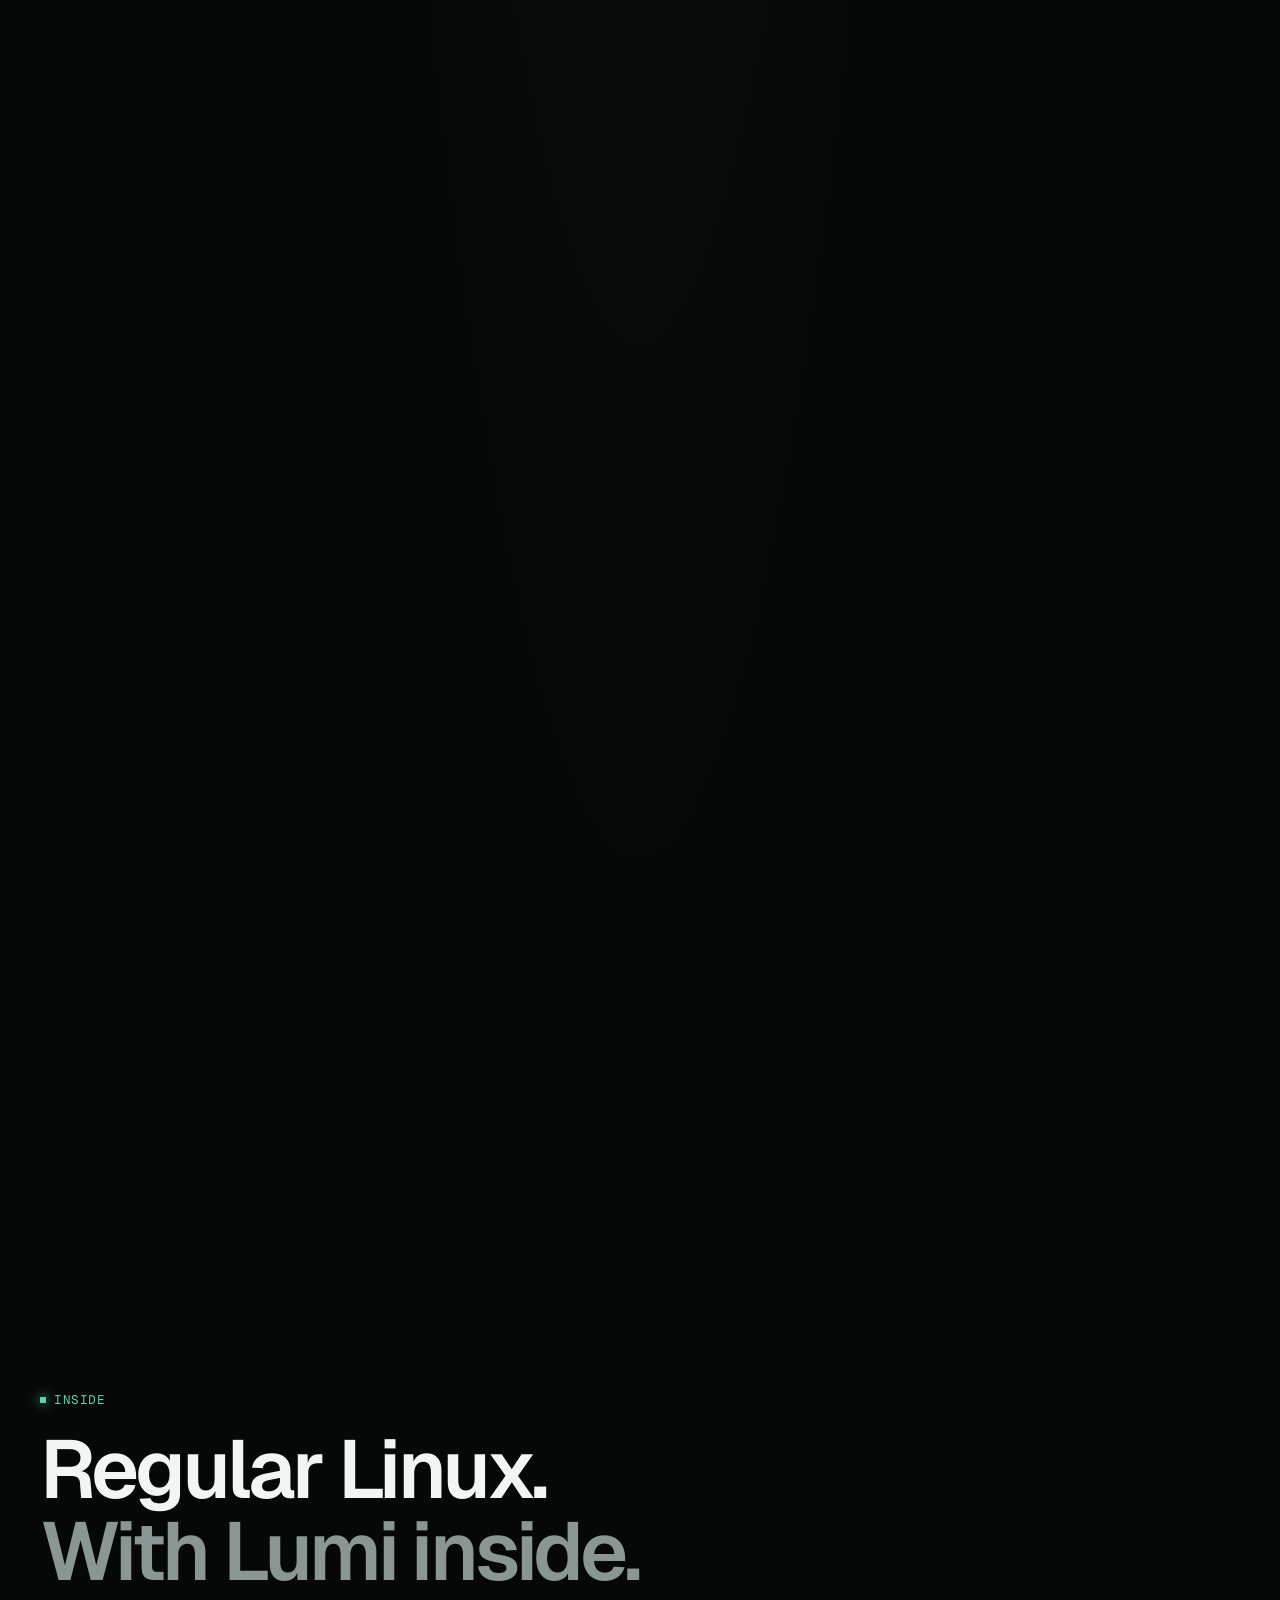
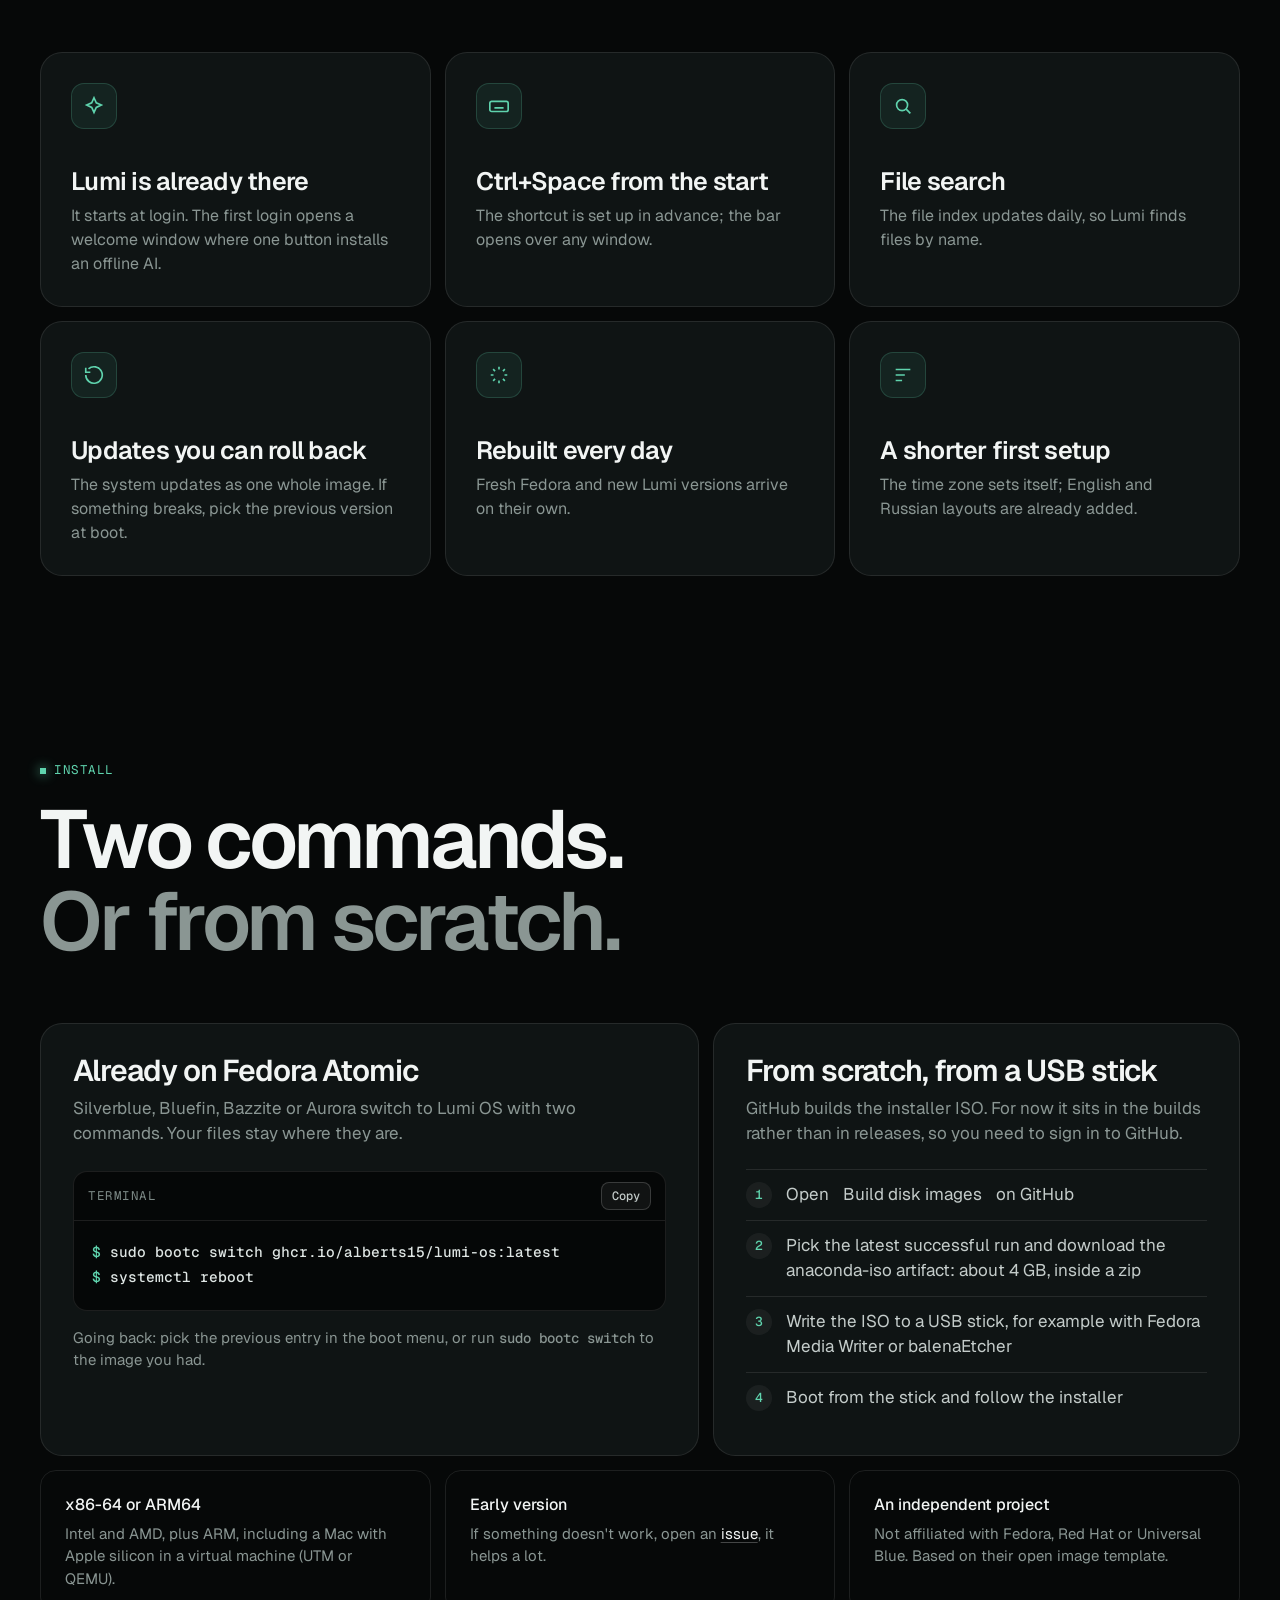
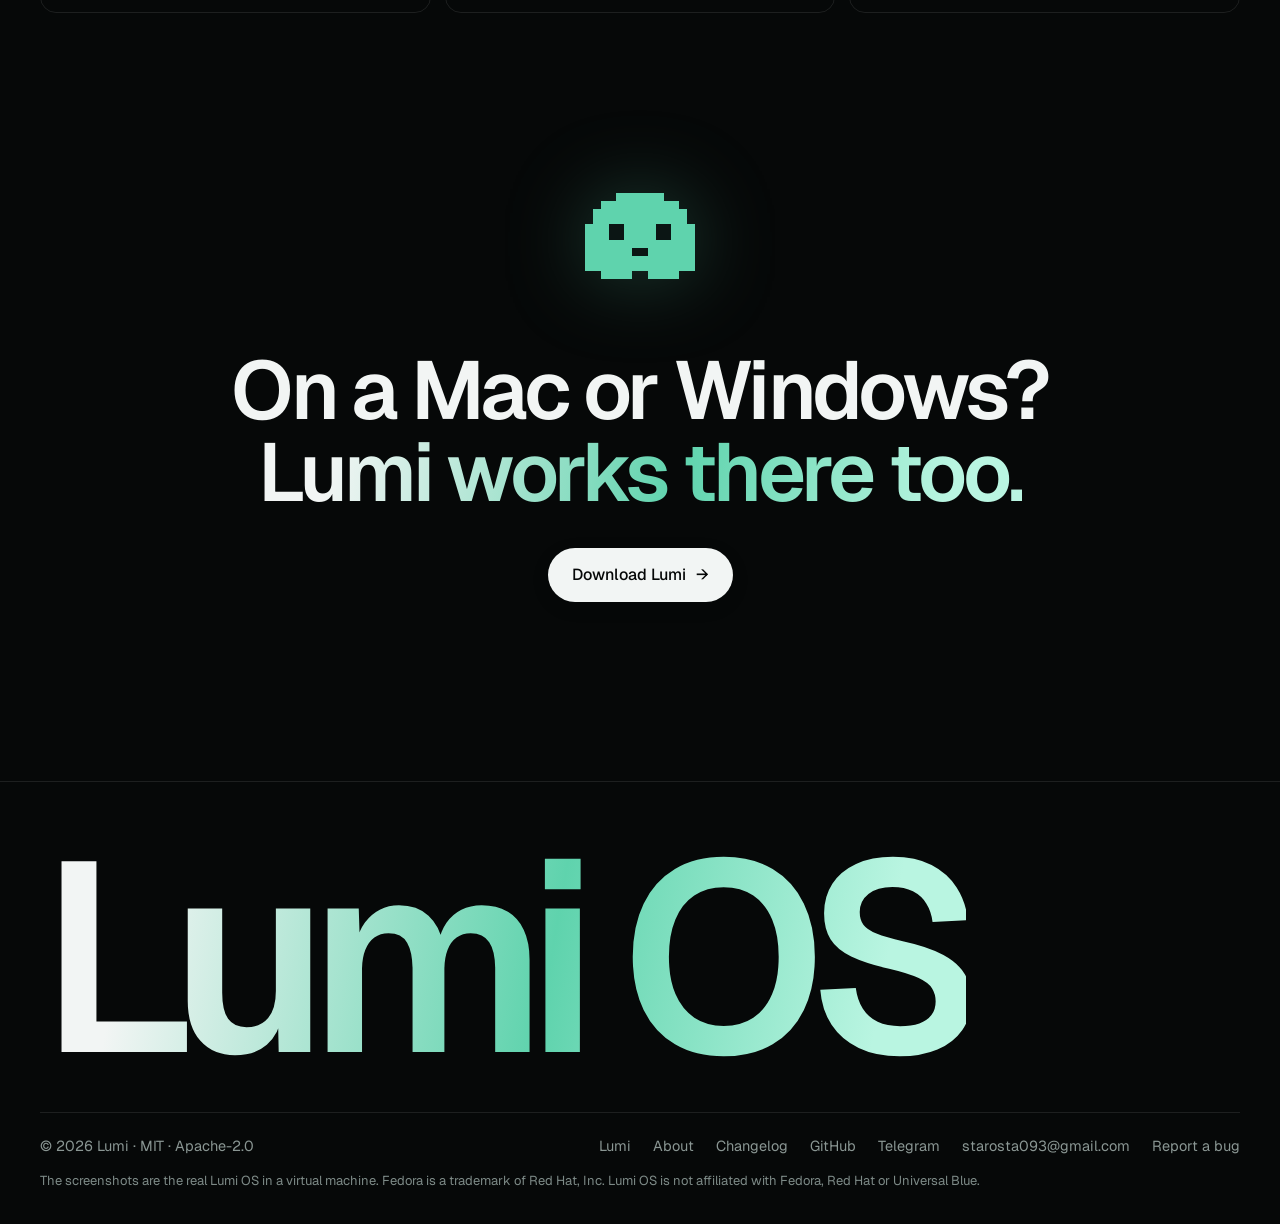
==== commit 4f9cfb7e: "Site: Lumi OS runs on ARM64, including Apple silicon Macs in a VM Co-Authored-By: Claude Opus 5.5 <n" ====
--- a/site/os.html
+++ b/site/os.html
@@ -47,7 +47,7 @@
   "image": "https://alberts15.github.io/Lumi/og-os.png",
   "screenshot": ["https://alberts15.github.io/Lumi/img/os-lock.jpg", "https://alberts15.github.io/Lumi/img/os-desktop.jpg", "https://alberts15.github.io/Lumi/img/os-bar-empty.jpg", "https://alberts15.github.io/Lumi/img/os-overview.jpg"],
   "applicationCategory": "OperatingSystem",
-  "operatingSystem": "Linux (x86-64)",
+  "operatingSystem": "Linux (x86-64, ARM64)",
   "isAccessibleForFree": true,
   "offers": { "@type": "Offer", "price": "0", "priceCurrency": "USD" },
   "author": { "@type": "Person", "name": "AlbertS15", "url": "https://github.com/AlbertS15" },
@@ -143,7 +143,7 @@
 <header class="hero">
   <canvas class="pixels" data-count="60"></canvas>
   <div class="wrap">
-    <span class="pill fade-in"><span class="dot" data-i18n="early">Ранняя версия</span><span data-i18n="pill">Fedora Silverblue · GNOME · x86-64</span></span>
+    <span class="pill fade-in"><span class="dot" data-i18n="early">Ранняя версия</span><span data-i18n="pill">Fedora Silverblue · GNOME · x86-64 · ARM64</span></span>
     <h1 class="lines"><span class="ln"><span class="grad" style="animation-delay:.12s">Lumi OS</span></span></h1>
     <p class="sub fade-in" style="animation-delay:.45s" data-i18n="hero_sub">Linux, в котором Lumi живёт с первой минуты. Включили компьютер, нажали Ctrl+Пробел и спросили. Ничего не нужно ставить и настраивать.</p>
     <div class="ctas fade-in" style="animation-delay:.6s">
@@ -217,7 +217,7 @@
       </div>
     </div>
     <div class="notes">
-      <div class="reveal"><b data-i18n="n1">Компьютер x86-64</b><span data-i18n="n1p">Intel или AMD. Версии для ARM пока нет.</span></div>
+      <div class="reveal"><b data-i18n="n1">x86-64 или ARM64</b><span data-i18n="n1p">Intel и AMD, а также ARM, в том числе Mac с Apple-чипом в виртуальной машине (UTM или QEMU).</span></div>
       <div class="reveal d1"><b data-i18n="n2">Ранняя версия</b><span data-i18n-html="n2p">Если что-то не работает, напишите в <a href="https://github.com/AlbertS15/lumi-os/issues">issues</a>, это очень поможет.</span></div>
       <div class="reveal d2"><b data-i18n="n3">Независимый проект</b><span data-i18n="n3p">Не связан с Fedora, Red Hat и Universal Blue. Основан на их открытом шаблоне образа.</span></div>
     </div>
@@ -281,7 +281,7 @@
     s1: 'Open <a href="https://github.com/AlbertS15/lumi-os/actions/workflows/build-disk.yml">Build disk images</a> on GitHub',
     s2: "Pick the latest successful run and download the anaconda-iso artifact: about 4 GB, inside a zip", s3: "Write the ISO to a USB stick, for example with Fedora Media Writer or balenaEtcher",
     s4: "Boot from the stick and follow the installer",
-    n1: "An x86-64 computer", n1p: "Intel or AMD. There's no ARM version yet.",
+    n1: "x86-64 or ARM64", n1p: "Intel and AMD, plus ARM, including a Mac with Apple silicon in a virtual machine (UTM or QEMU).",
     n2: "Early version", n2p: 'If something doesn\'t work, open an <a href="https://github.com/AlbertS15/lumi-os/issues">issue</a>, it helps a lot.',
     n3: "An independent project", n3p: "Not affiliated with Fedora, Red Hat or Universal Blue. Based on their open image template.",
     c_title: 'On a Mac or Windows?<br><span class="grad">Lumi works there too.</span>', c_btn: "Download Lumi",
@@ -313,7 +313,7 @@
     s1: 'Öffnen Sie <a href="https://github.com/AlbertS15/lumi-os/actions/workflows/build-disk.yml">Build disk images</a> auf GitHub',
     s2: "Wählen Sie den letzten erfolgreichen Lauf und laden Sie das Artefakt anaconda-iso herunter: etwa 4 GB, in einem ZIP-Archiv", s3: "Schreiben Sie das ISO auf einen USB-Stick, zum Beispiel mit Fedora Media Writer oder balenaEtcher",
     s4: "Vom Stick starten und dem Installer folgen",
-    n1: "Ein x86-64-Computer", n1p: "Intel oder AMD. Eine ARM-Version gibt es noch nicht.",
+    n1: "x86-64 oder ARM64", n1p: "Intel und AMD, dazu ARM, auch ein Mac mit Apple-Chip in einer virtuellen Maschine (UTM oder QEMU).",
     n2: "Frühe Version", n2p: 'Wenn etwas nicht funktioniert, schreiben Sie ein <a href="https://github.com/AlbertS15/lumi-os/issues">Issue</a>, das hilft sehr.',
     n3: "Ein unabhängiges Projekt", n3p: "Nicht mit Fedora, Red Hat oder Universal Blue verbunden. Basiert auf deren offener Image-Vorlage.",
     c_title: 'Auf dem Mac oder unter Windows?<br><span class="grad">Lumi läuft auch dort.</span>', c_btn: "Lumi herunterladen",
@@ -345,7 +345,7 @@
     s1: 'Abre <a href="https://github.com/AlbertS15/lumi-os/actions/workflows/build-disk.yml">Build disk images</a> en GitHub',
     s2: "Elige la última compilación correcta y descarga el artefacto anaconda-iso: unos 4 GB, dentro de un zip", s3: "Graba la ISO en un USB, por ejemplo con Fedora Media Writer o balenaEtcher",
     s4: "Arranca desde el USB y sigue el instalador",
-    n1: "Un ordenador x86-64", n1p: "Intel o AMD. Todavía no hay versión para ARM.",
+    n1: "x86-64 o ARM64", n1p: "Intel y AMD, y también ARM, incluido un Mac con chip Apple en una máquina virtual (UTM o QEMU).",
     n2: "Versión temprana", n2p: 'Si algo no funciona, abre un <a href="https://github.com/AlbertS15/lumi-os/issues">issue</a>, ayuda mucho.',
     n3: "Un proyecto independiente", n3p: "Sin relación con Fedora, Red Hat ni Universal Blue. Basado en su plantilla de imagen abierta.",
     c_title: '¿Usas Mac o Windows?<br><span class="grad">Lumi también funciona ahí.</span>', c_btn: "Descargar Lumi",
@@ -377,7 +377,7 @@
     s1: 'Ouvrez <a href="https://github.com/AlbertS15/lumi-os/actions/workflows/build-disk.yml">Build disk images</a> sur GitHub',
     s2: "Choisissez le dernier build réussi et téléchargez l'artefact anaconda-iso : environ 4 Go, dans un zip", s3: "Écrivez l'ISO sur une clé USB, par exemple avec Fedora Media Writer ou balenaEtcher",
     s4: "Démarrez sur la clé et suivez l'installateur",
-    n1: "Un ordinateur x86-64", n1p: "Intel ou AMD. Pas encore de version ARM.",
+    n1: "x86-64 ou ARM64", n1p: "Intel et AMD, ainsi que ARM, y compris un Mac à puce Apple dans une machine virtuelle (UTM ou QEMU).",
     n2: "Version préliminaire", n2p: 'Si quelque chose ne marche pas, ouvrez une <a href="https://github.com/AlbertS15/lumi-os/issues">issue</a>, ça aide beaucoup.',
     n3: "Un projet indépendant", n3p: "Sans lien avec Fedora, Red Hat ou Universal Blue. Basé sur leur modèle d'image ouvert.",
     c_title: 'Sur Mac ou Windows ?<br><span class="grad">Lumi y fonctionne aussi.</span>', c_btn: "Télécharger Lumi",
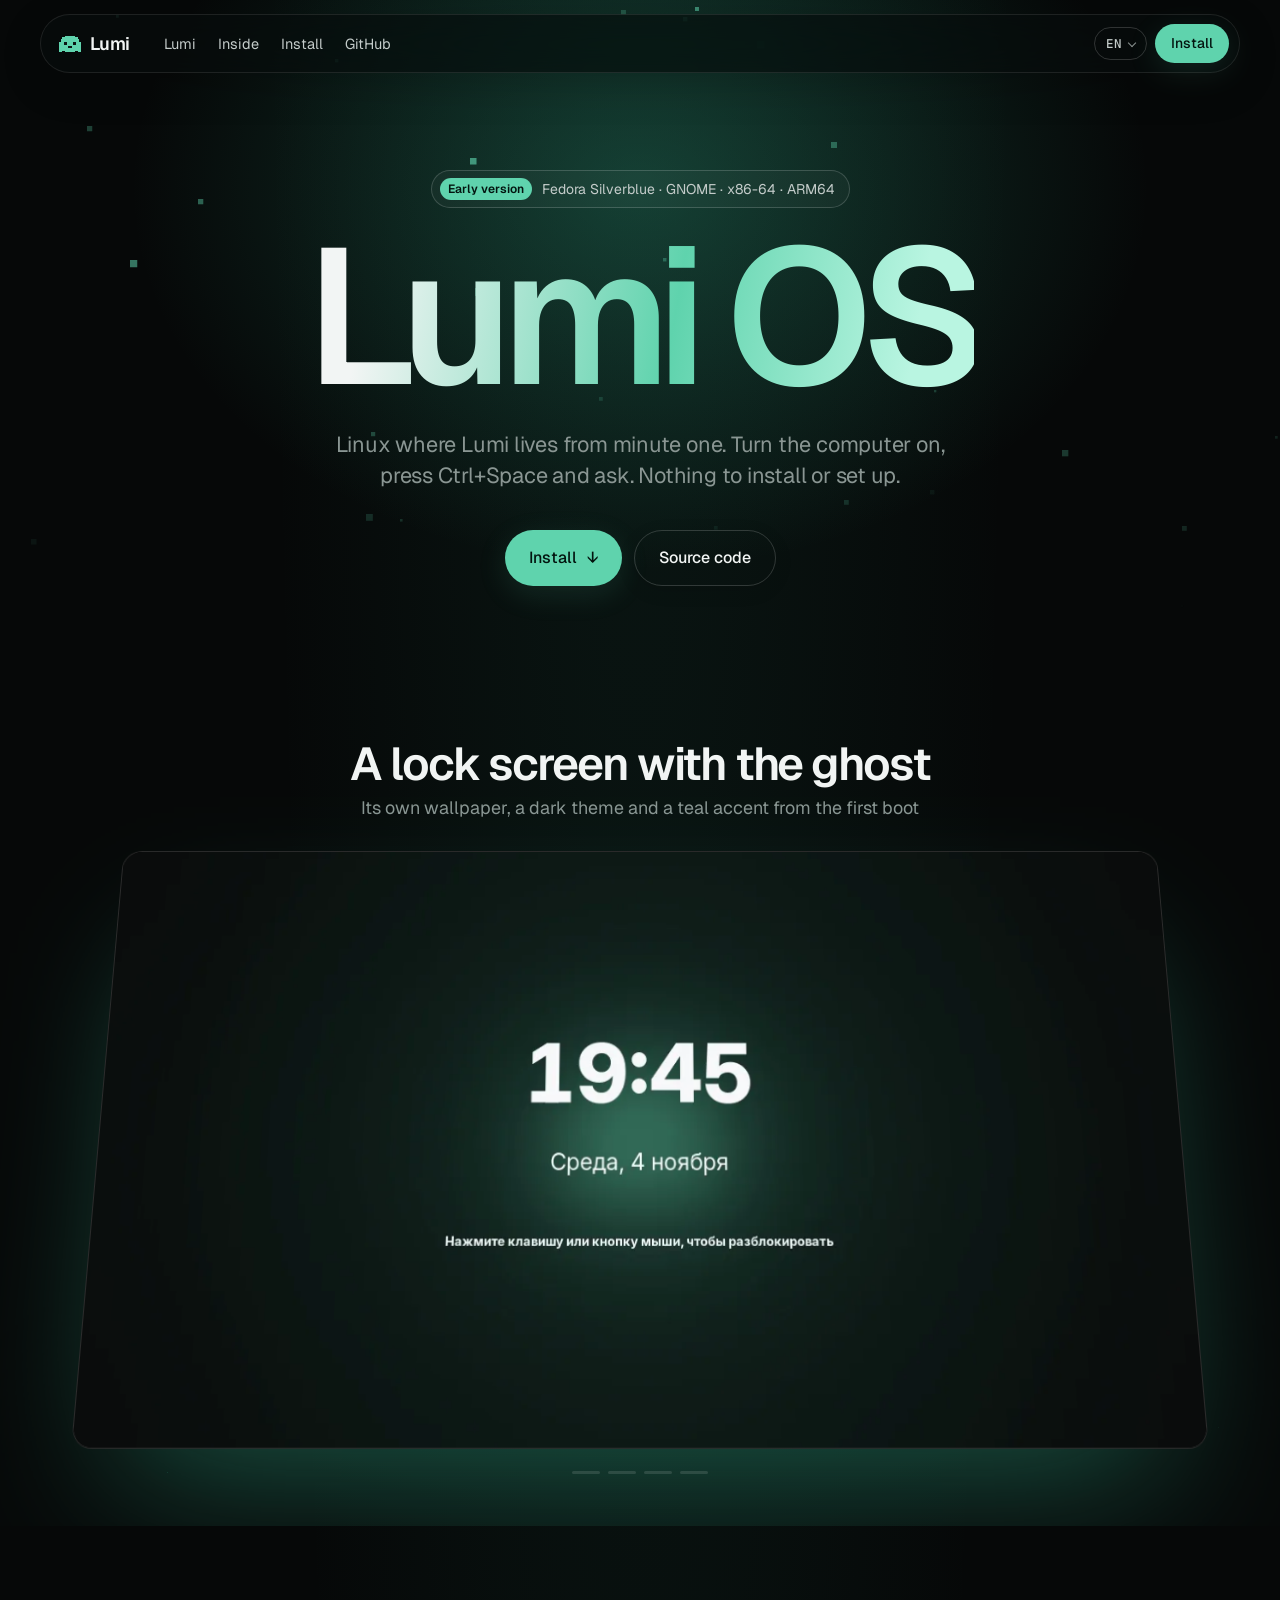
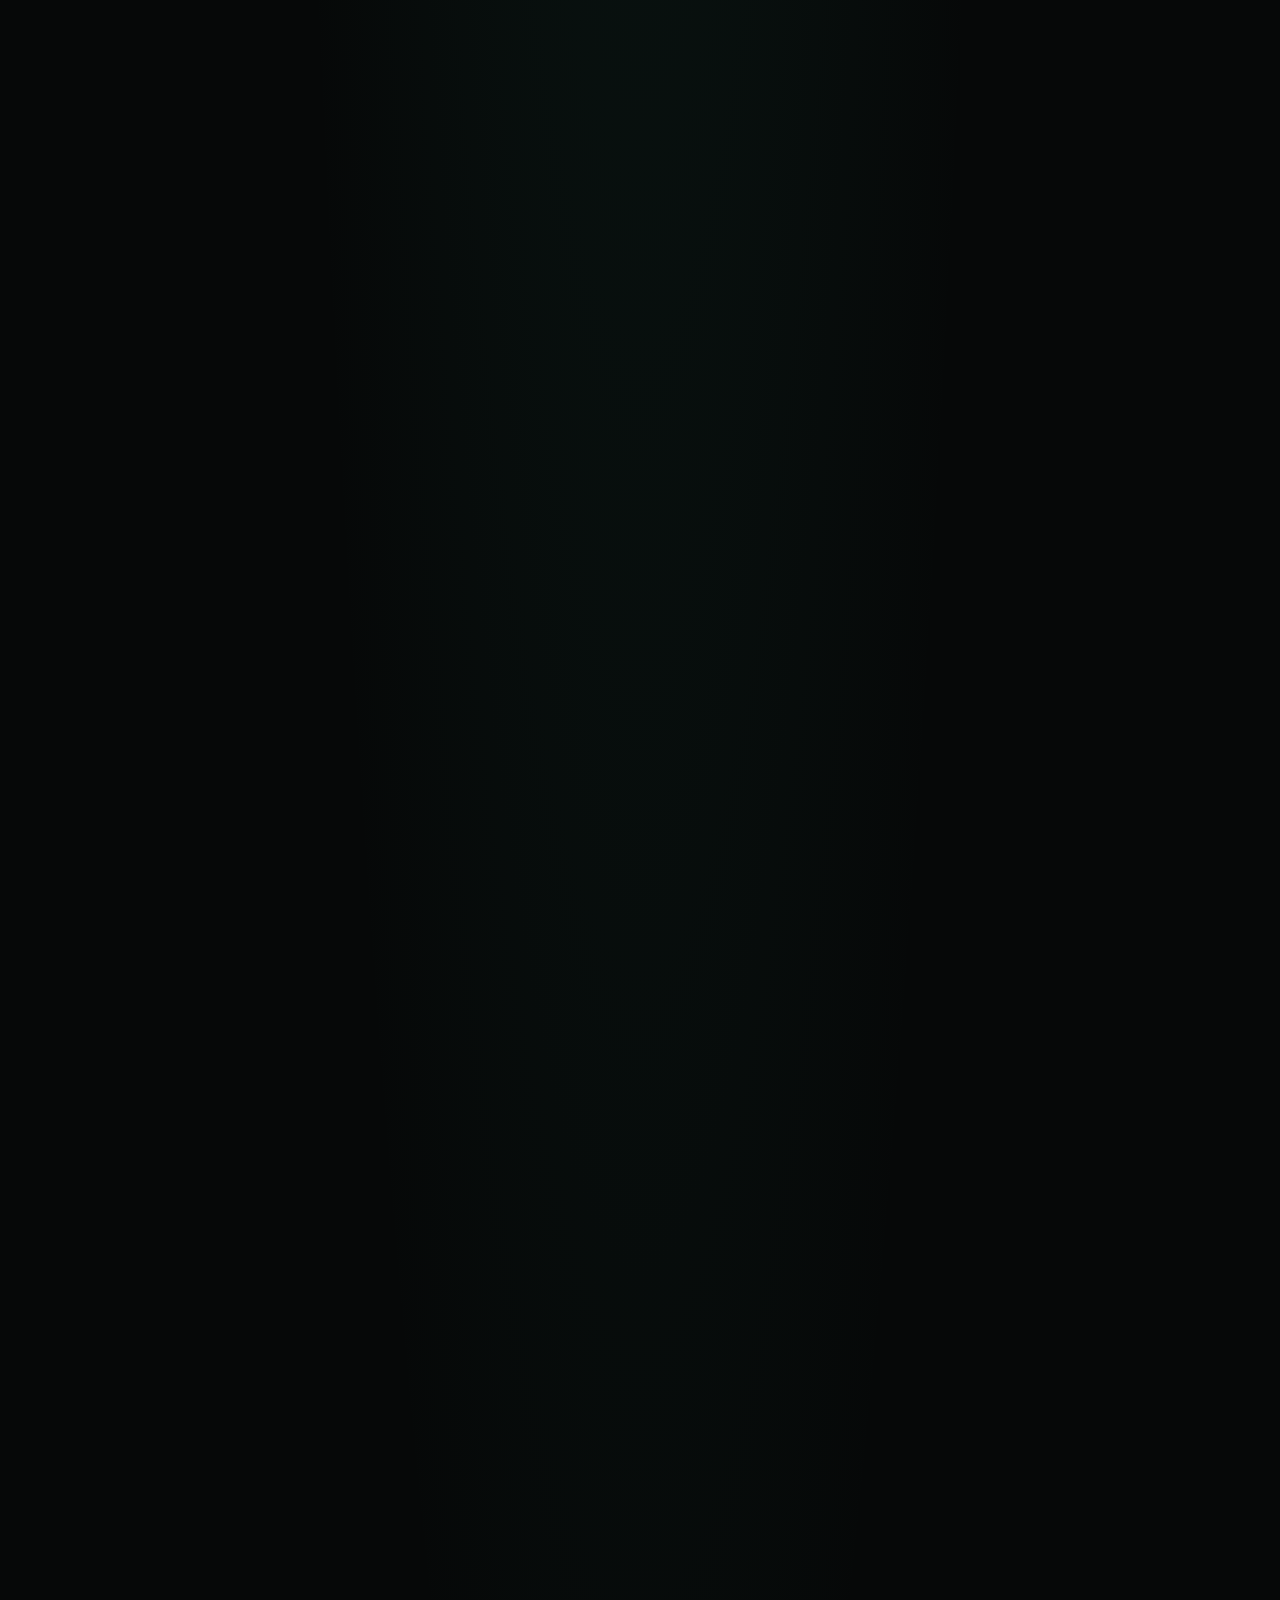
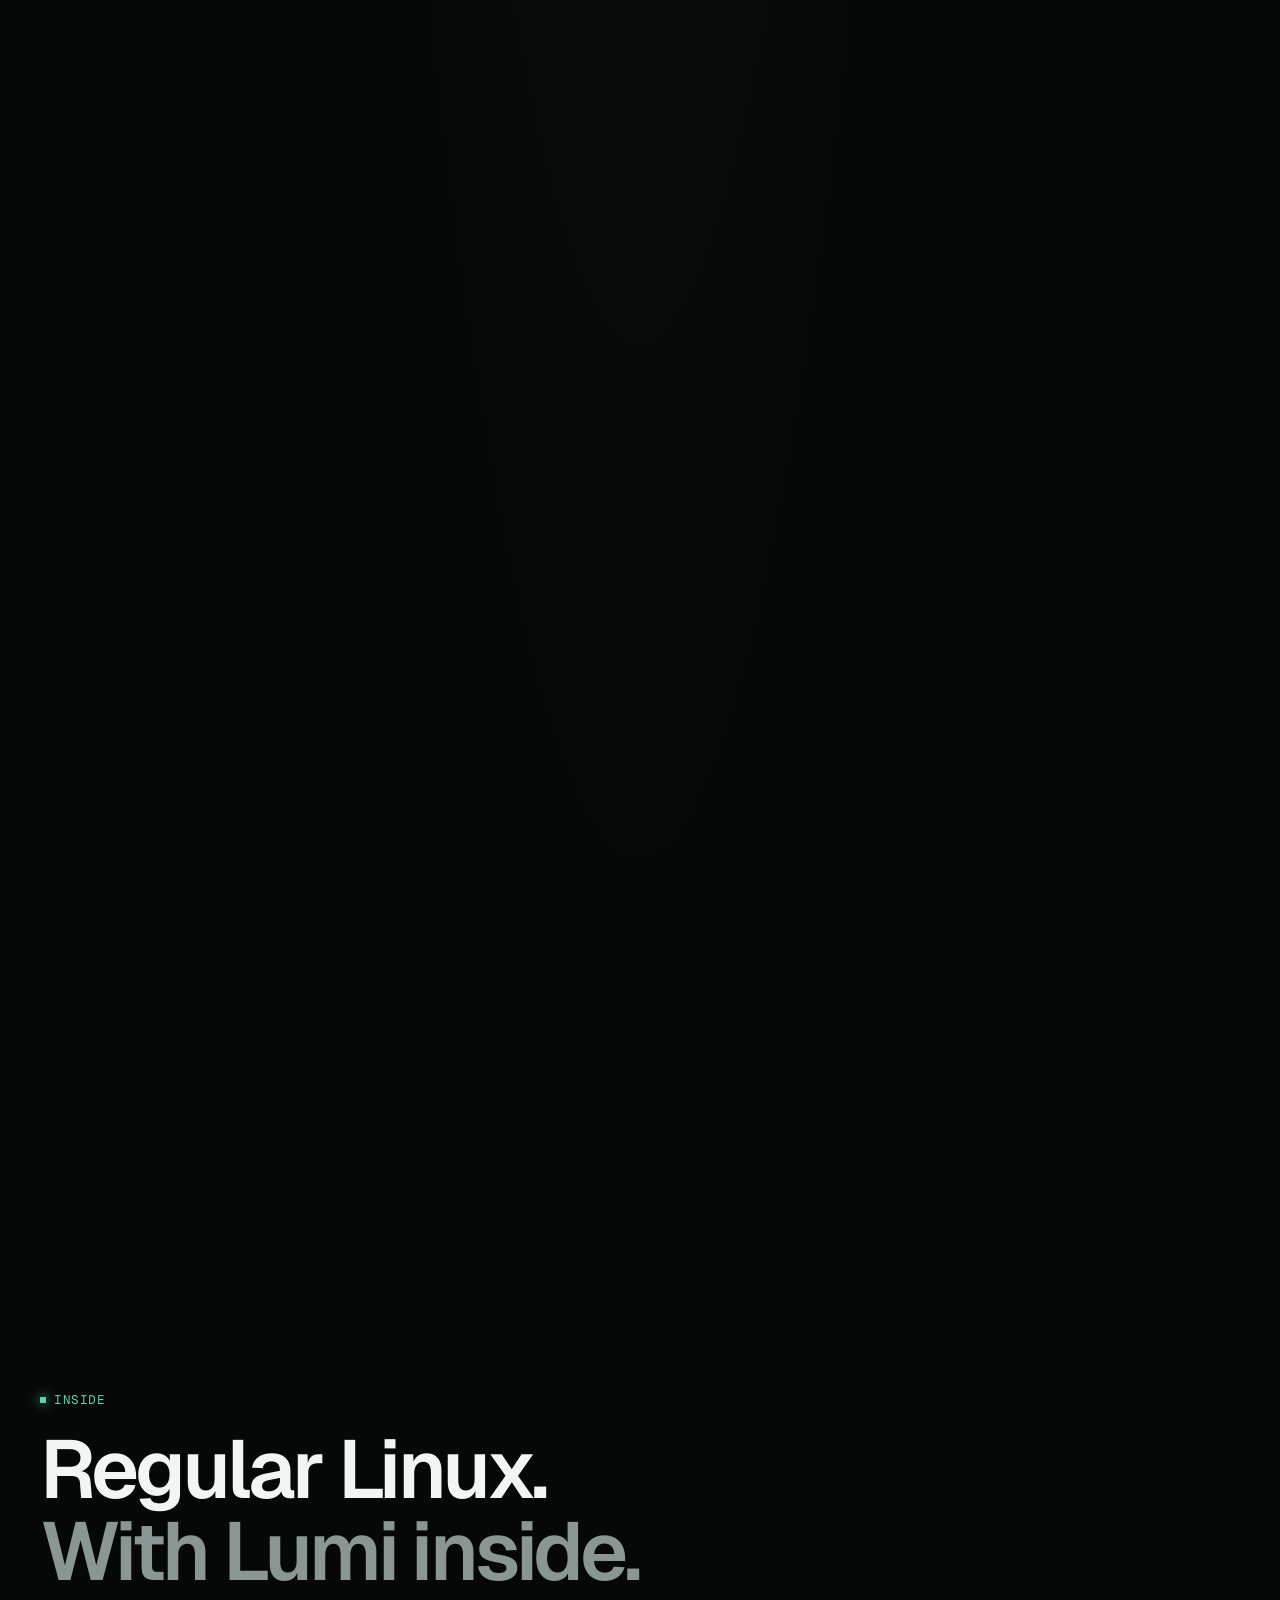
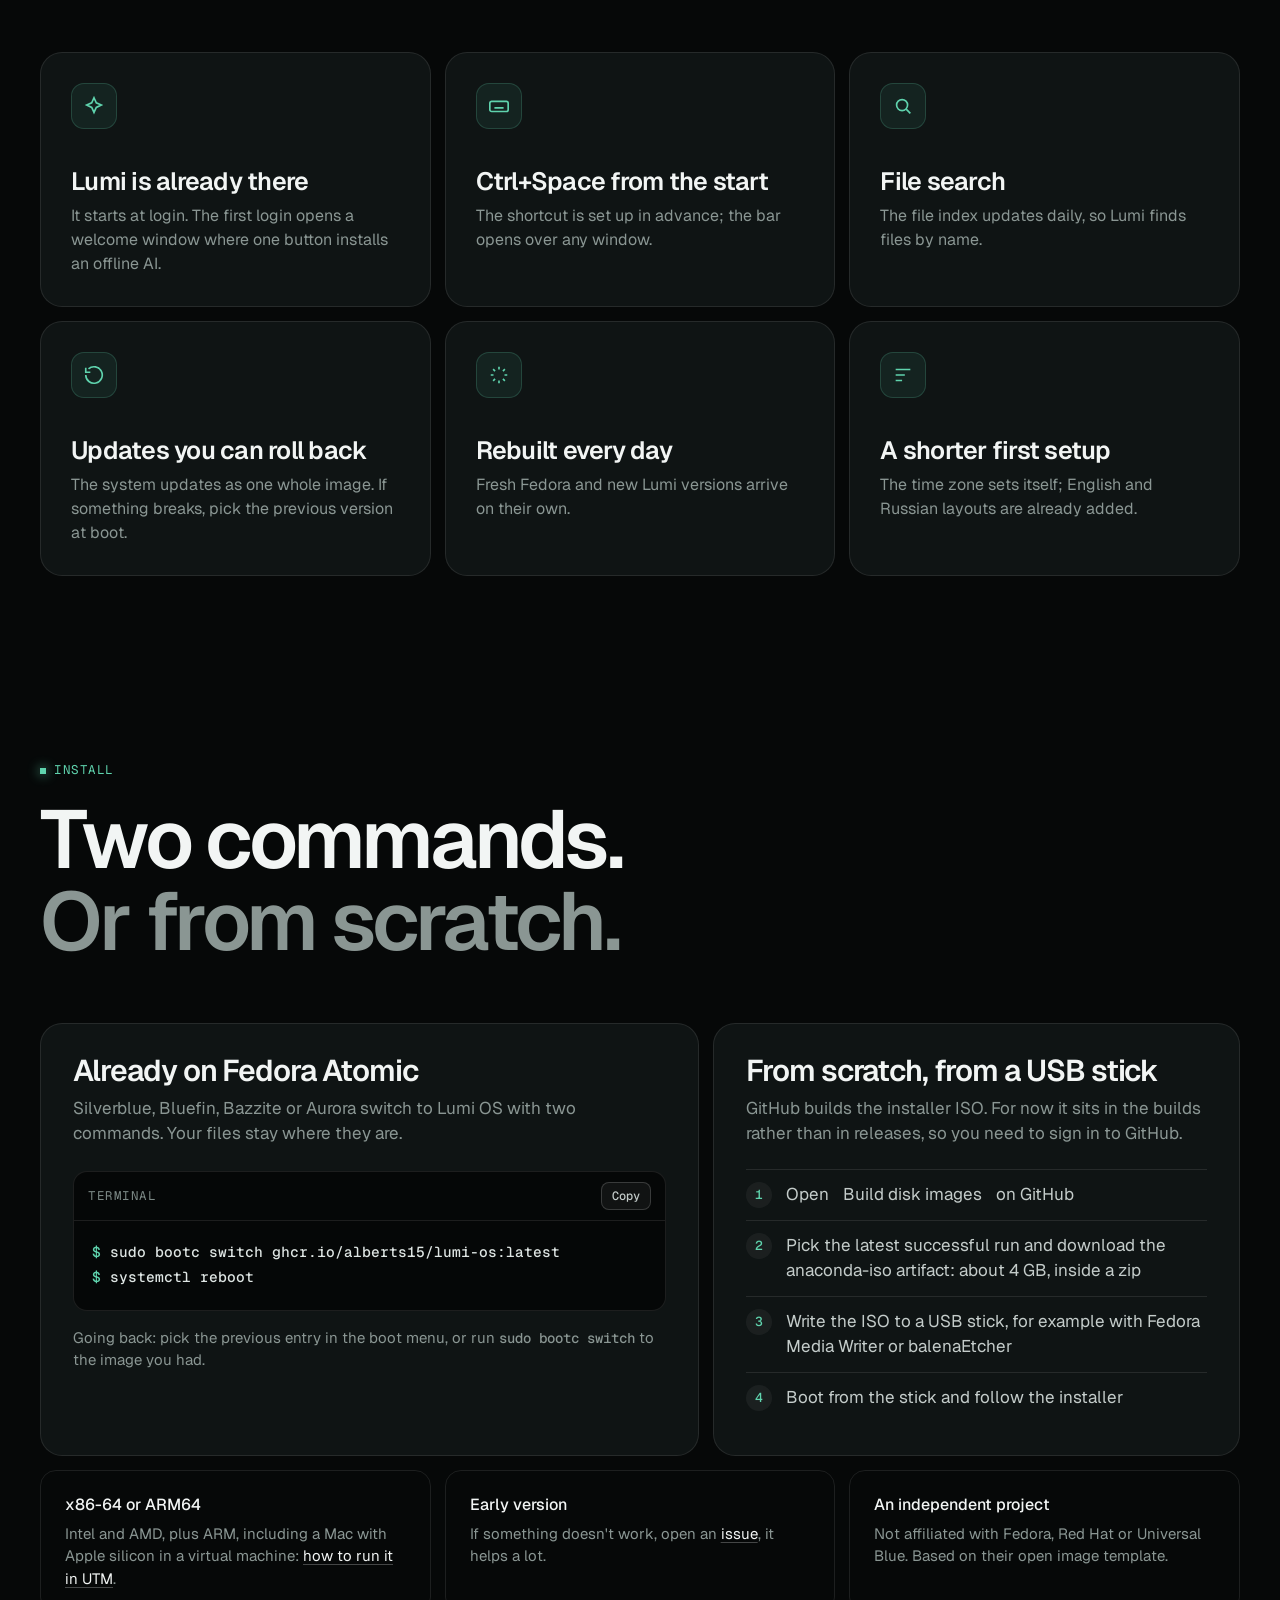
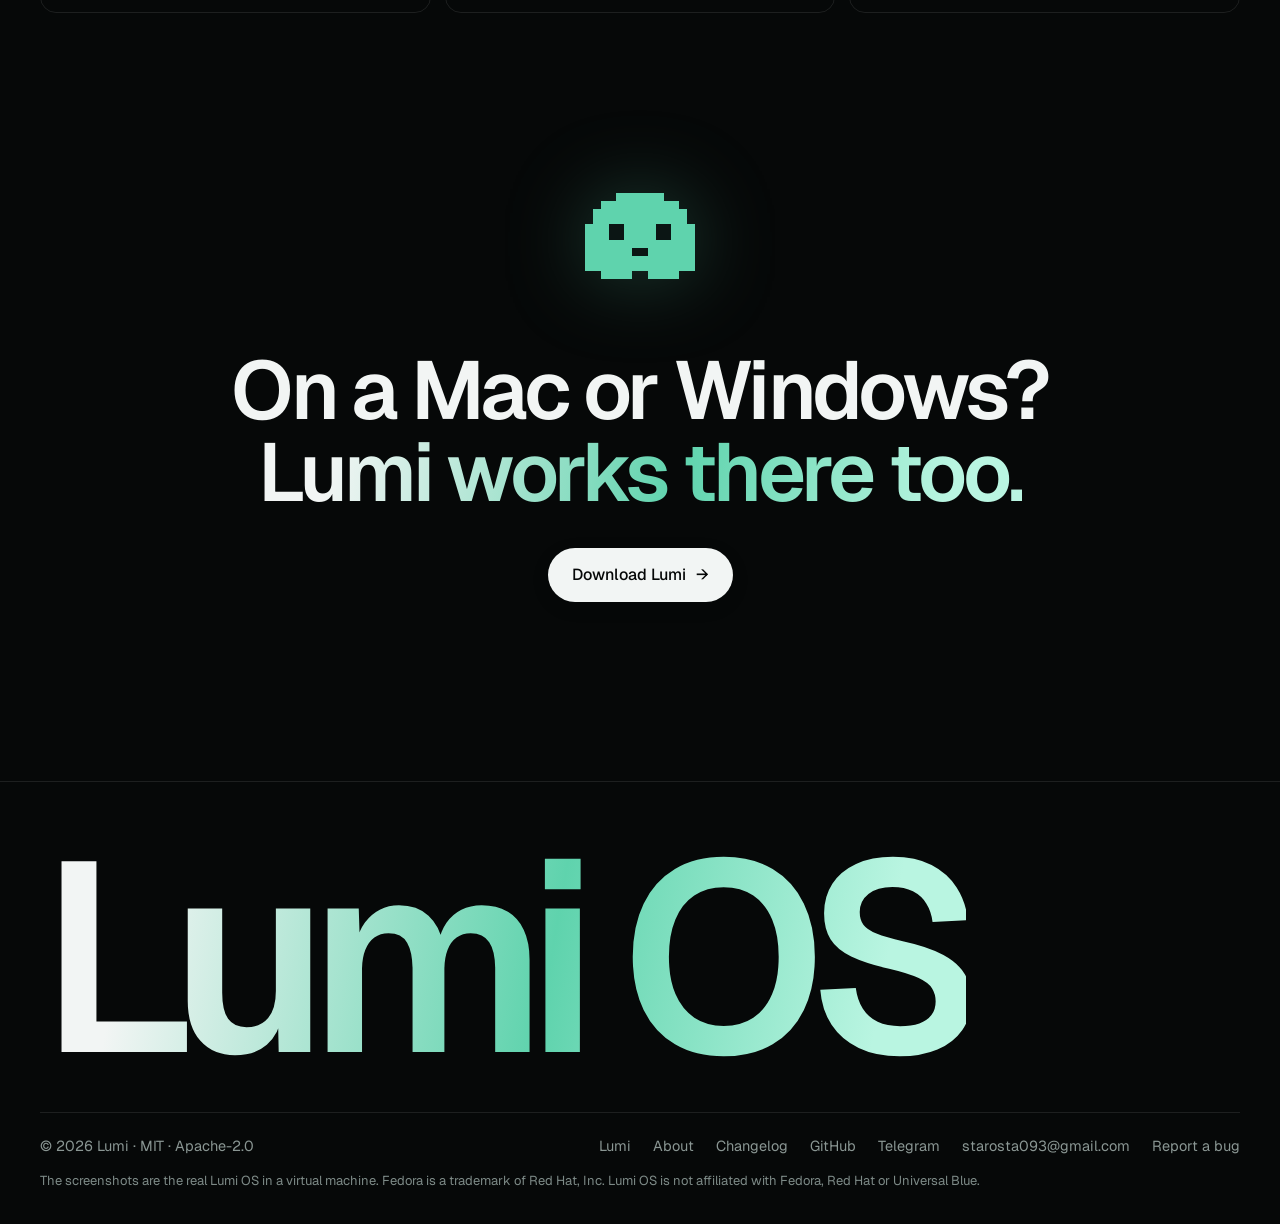
==== commit 411b3e8a: "Site: link the UTM guide for Apple silicon Macs Co-Authored-By: Claude Opus 5.5 <noreply@anthropic.c" ====
--- a/site/os.html
+++ b/site/os.html
@@ -217,7 +217,7 @@
       </div>
     </div>
     <div class="notes">
-      <div class="reveal"><b data-i18n="n1">x86-64 или ARM64</b><span data-i18n="n1p">Intel и AMD, а также ARM, в том числе Mac с Apple-чипом в виртуальной машине (UTM или QEMU).</span></div>
+      <div class="reveal"><b data-i18n="n1">x86-64 или ARM64</b><span data-i18n-html="n1p">Intel и AMD, а также ARM, в том числе Mac с Apple-чипом в виртуальной машине: <a href="https://github.com/AlbertS15/lumi-os#on-a-mac-with-apple-silicon-utm">как запустить в UTM</a>.</span></div>
       <div class="reveal d1"><b data-i18n="n2">Ранняя версия</b><span data-i18n-html="n2p">Если что-то не работает, напишите в <a href="https://github.com/AlbertS15/lumi-os/issues">issues</a>, это очень поможет.</span></div>
       <div class="reveal d2"><b data-i18n="n3">Независимый проект</b><span data-i18n="n3p">Не связан с Fedora, Red Hat и Universal Blue. Основан на их открытом шаблоне образа.</span></div>
     </div>
@@ -281,7 +281,7 @@
     s1: 'Open <a href="https://github.com/AlbertS15/lumi-os/actions/workflows/build-disk.yml">Build disk images</a> on GitHub',
     s2: "Pick the latest successful run and download the anaconda-iso artifact: about 4 GB, inside a zip", s3: "Write the ISO to a USB stick, for example with Fedora Media Writer or balenaEtcher",
     s4: "Boot from the stick and follow the installer",
-    n1: "x86-64 or ARM64", n1p: "Intel and AMD, plus ARM, including a Mac with Apple silicon in a virtual machine (UTM or QEMU).",
+    n1: "x86-64 or ARM64", n1p: 'Intel and AMD, plus ARM, including a Mac with Apple silicon in a virtual machine: <a href="https://github.com/AlbertS15/lumi-os#on-a-mac-with-apple-silicon-utm">how to run it in UTM</a>.',
     n2: "Early version", n2p: 'If something doesn\'t work, open an <a href="https://github.com/AlbertS15/lumi-os/issues">issue</a>, it helps a lot.',
     n3: "An independent project", n3p: "Not affiliated with Fedora, Red Hat or Universal Blue. Based on their open image template.",
     c_title: 'On a Mac or Windows?<br><span class="grad">Lumi works there too.</span>', c_btn: "Download Lumi",
@@ -313,7 +313,7 @@
     s1: 'Öffnen Sie <a href="https://github.com/AlbertS15/lumi-os/actions/workflows/build-disk.yml">Build disk images</a> auf GitHub',
     s2: "Wählen Sie den letzten erfolgreichen Lauf und laden Sie das Artefakt anaconda-iso herunter: etwa 4 GB, in einem ZIP-Archiv", s3: "Schreiben Sie das ISO auf einen USB-Stick, zum Beispiel mit Fedora Media Writer oder balenaEtcher",
     s4: "Vom Stick starten und dem Installer folgen",
-    n1: "x86-64 oder ARM64", n1p: "Intel und AMD, dazu ARM, auch ein Mac mit Apple-Chip in einer virtuellen Maschine (UTM oder QEMU).",
+    n1: "x86-64 oder ARM64", n1p: 'Intel und AMD, dazu ARM, auch ein Mac mit Apple-Chip in einer virtuellen Maschine: <a href="https://github.com/AlbertS15/lumi-os#on-a-mac-with-apple-silicon-utm">so läuft es in UTM</a>.',
     n2: "Frühe Version", n2p: 'Wenn etwas nicht funktioniert, schreiben Sie ein <a href="https://github.com/AlbertS15/lumi-os/issues">Issue</a>, das hilft sehr.',
     n3: "Ein unabhängiges Projekt", n3p: "Nicht mit Fedora, Red Hat oder Universal Blue verbunden. Basiert auf deren offener Image-Vorlage.",
     c_title: 'Auf dem Mac oder unter Windows?<br><span class="grad">Lumi läuft auch dort.</span>', c_btn: "Lumi herunterladen",
@@ -345,7 +345,7 @@
     s1: 'Abre <a href="https://github.com/AlbertS15/lumi-os/actions/workflows/build-disk.yml">Build disk images</a> en GitHub',
     s2: "Elige la última compilación correcta y descarga el artefacto anaconda-iso: unos 4 GB, dentro de un zip", s3: "Graba la ISO en un USB, por ejemplo con Fedora Media Writer o balenaEtcher",
     s4: "Arranca desde el USB y sigue el instalador",
-    n1: "x86-64 o ARM64", n1p: "Intel y AMD, y también ARM, incluido un Mac con chip Apple en una máquina virtual (UTM o QEMU).",
+    n1: "x86-64 o ARM64", n1p: 'Intel y AMD, y también ARM, incluido un Mac con chip Apple en una máquina virtual: <a href="https://github.com/AlbertS15/lumi-os#on-a-mac-with-apple-silicon-utm">cómo usarlo en UTM</a>.',
     n2: "Versión temprana", n2p: 'Si algo no funciona, abre un <a href="https://github.com/AlbertS15/lumi-os/issues">issue</a>, ayuda mucho.',
     n3: "Un proyecto independiente", n3p: "Sin relación con Fedora, Red Hat ni Universal Blue. Basado en su plantilla de imagen abierta.",
     c_title: '¿Usas Mac o Windows?<br><span class="grad">Lumi también funciona ahí.</span>', c_btn: "Descargar Lumi",
@@ -377,7 +377,7 @@
     s1: 'Ouvrez <a href="https://github.com/AlbertS15/lumi-os/actions/workflows/build-disk.yml">Build disk images</a> sur GitHub',
     s2: "Choisissez le dernier build réussi et téléchargez l'artefact anaconda-iso : environ 4 Go, dans un zip", s3: "Écrivez l'ISO sur une clé USB, par exemple avec Fedora Media Writer ou balenaEtcher",
     s4: "Démarrez sur la clé et suivez l'installateur",
-    n1: "x86-64 ou ARM64", n1p: "Intel et AMD, ainsi que ARM, y compris un Mac à puce Apple dans une machine virtuelle (UTM ou QEMU).",
+    n1: "x86-64 ou ARM64", n1p: 'Intel et AMD, ainsi que ARM, y compris un Mac à puce Apple dans une machine virtuelle : <a href="https://github.com/AlbertS15/lumi-os#on-a-mac-with-apple-silicon-utm">le lancer dans UTM</a>.',
     n2: "Version préliminaire", n2p: 'Si quelque chose ne marche pas, ouvrez une <a href="https://github.com/AlbertS15/lumi-os/issues">issue</a>, ça aide beaucoup.',
     n3: "Un projet indépendant", n3p: "Sans lien avec Fedora, Red Hat ou Universal Blue. Basé sur leur modèle d'image ouvert.",
     c_title: 'Sur Mac ou Windows ?<br><span class="grad">Lumi y fonctionne aussi.</span>', c_btn: "Télécharger Lumi",
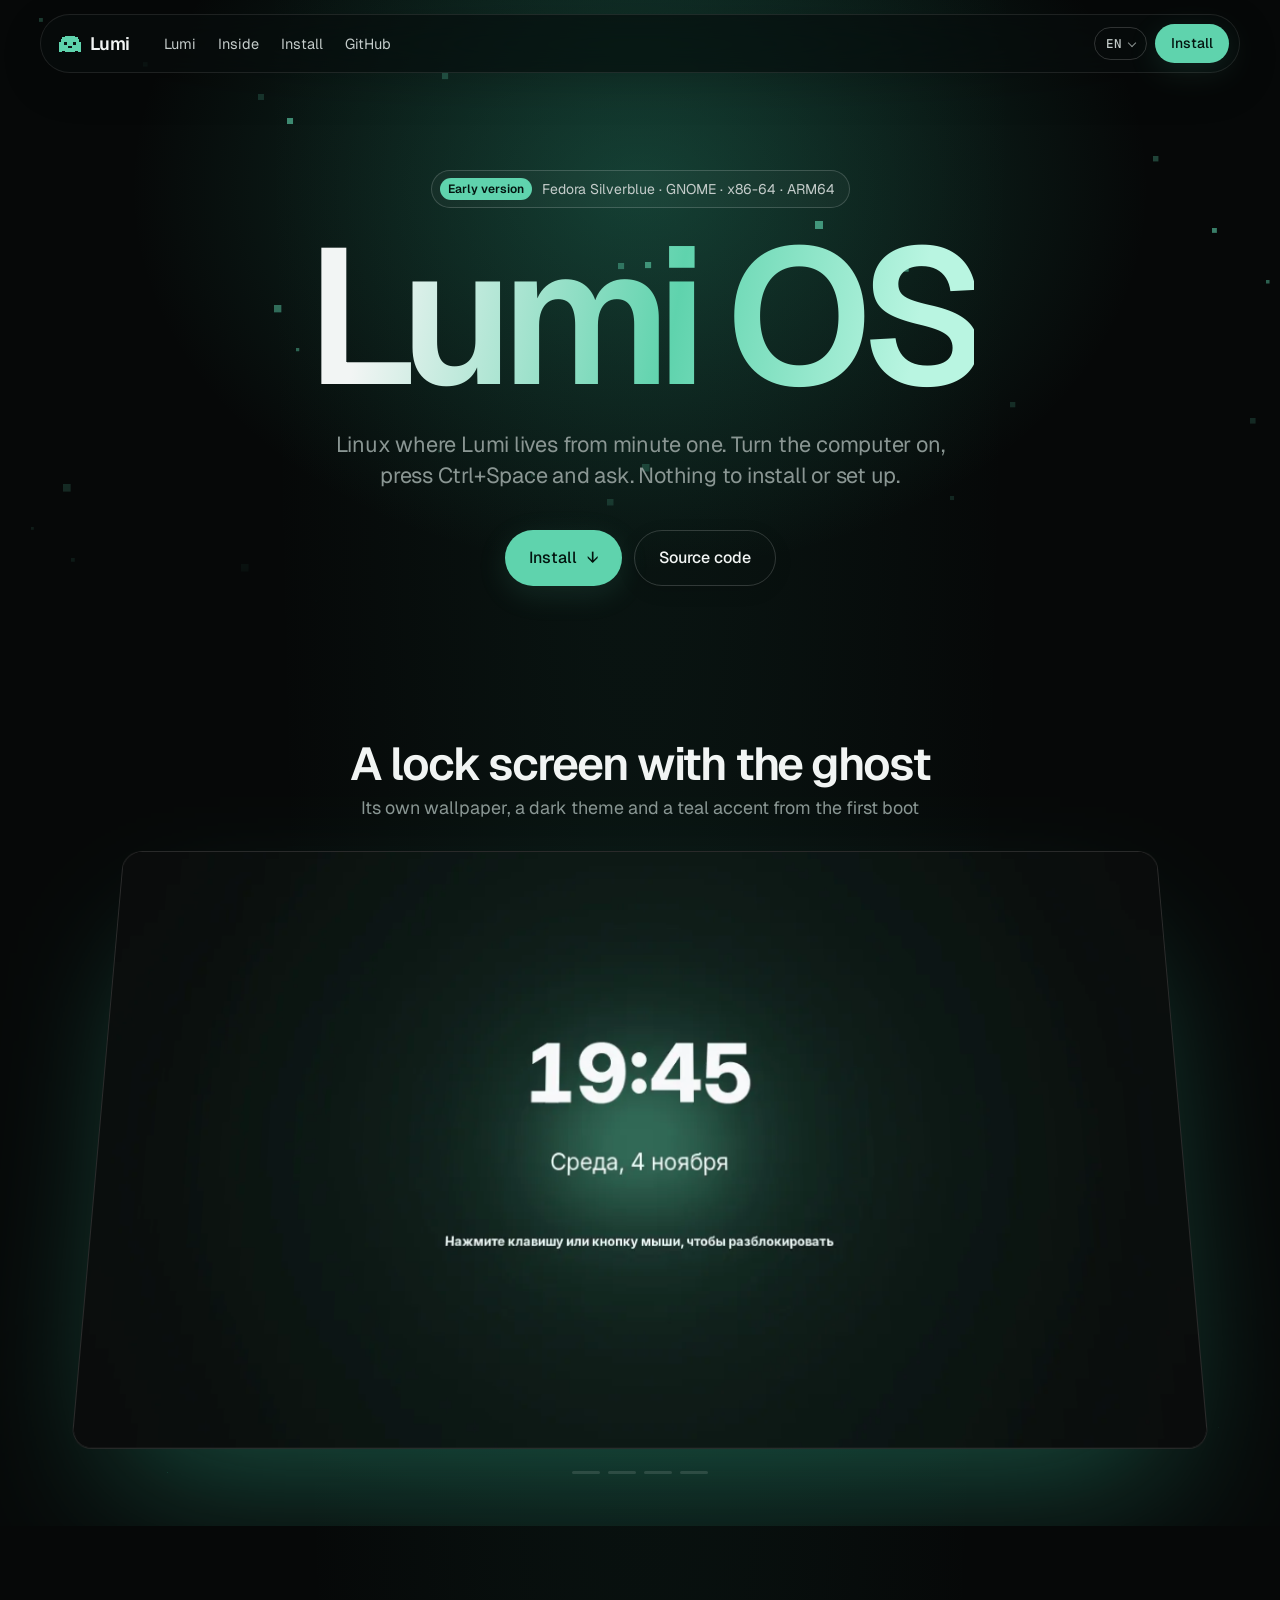
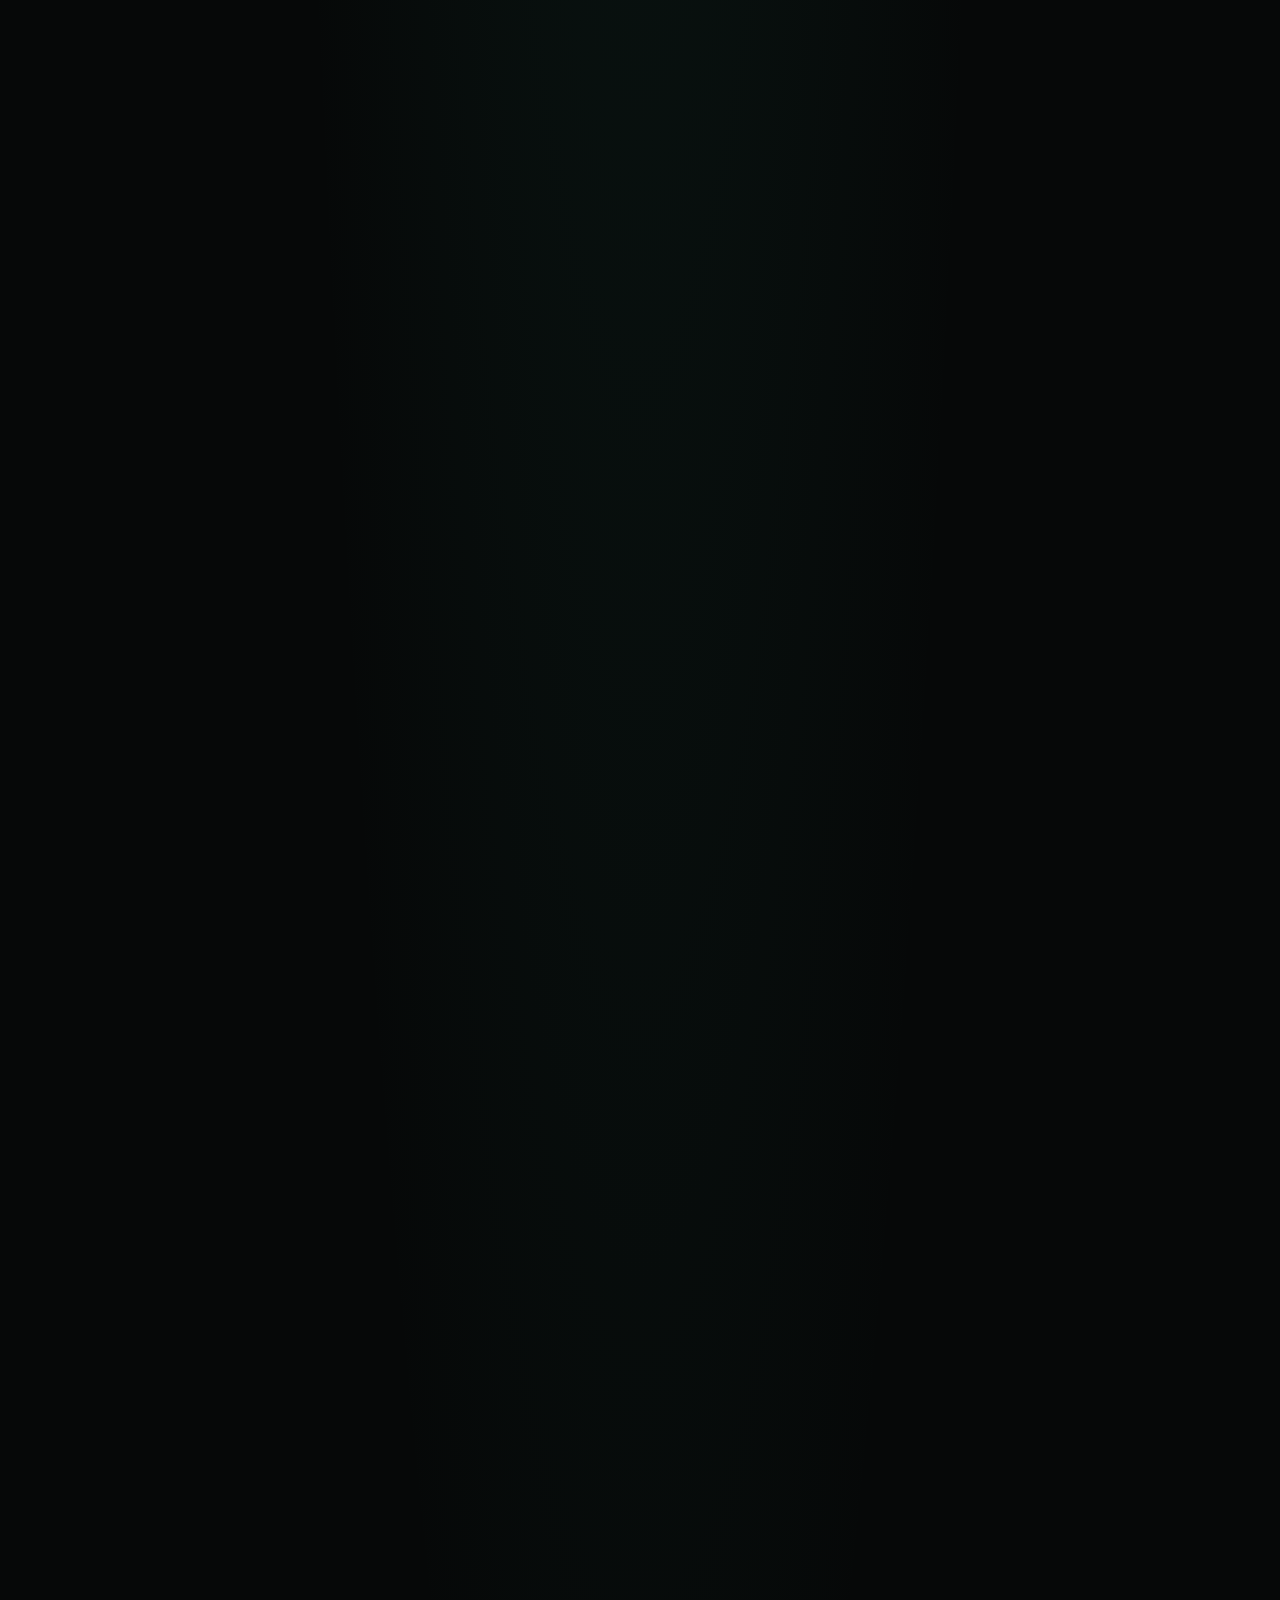
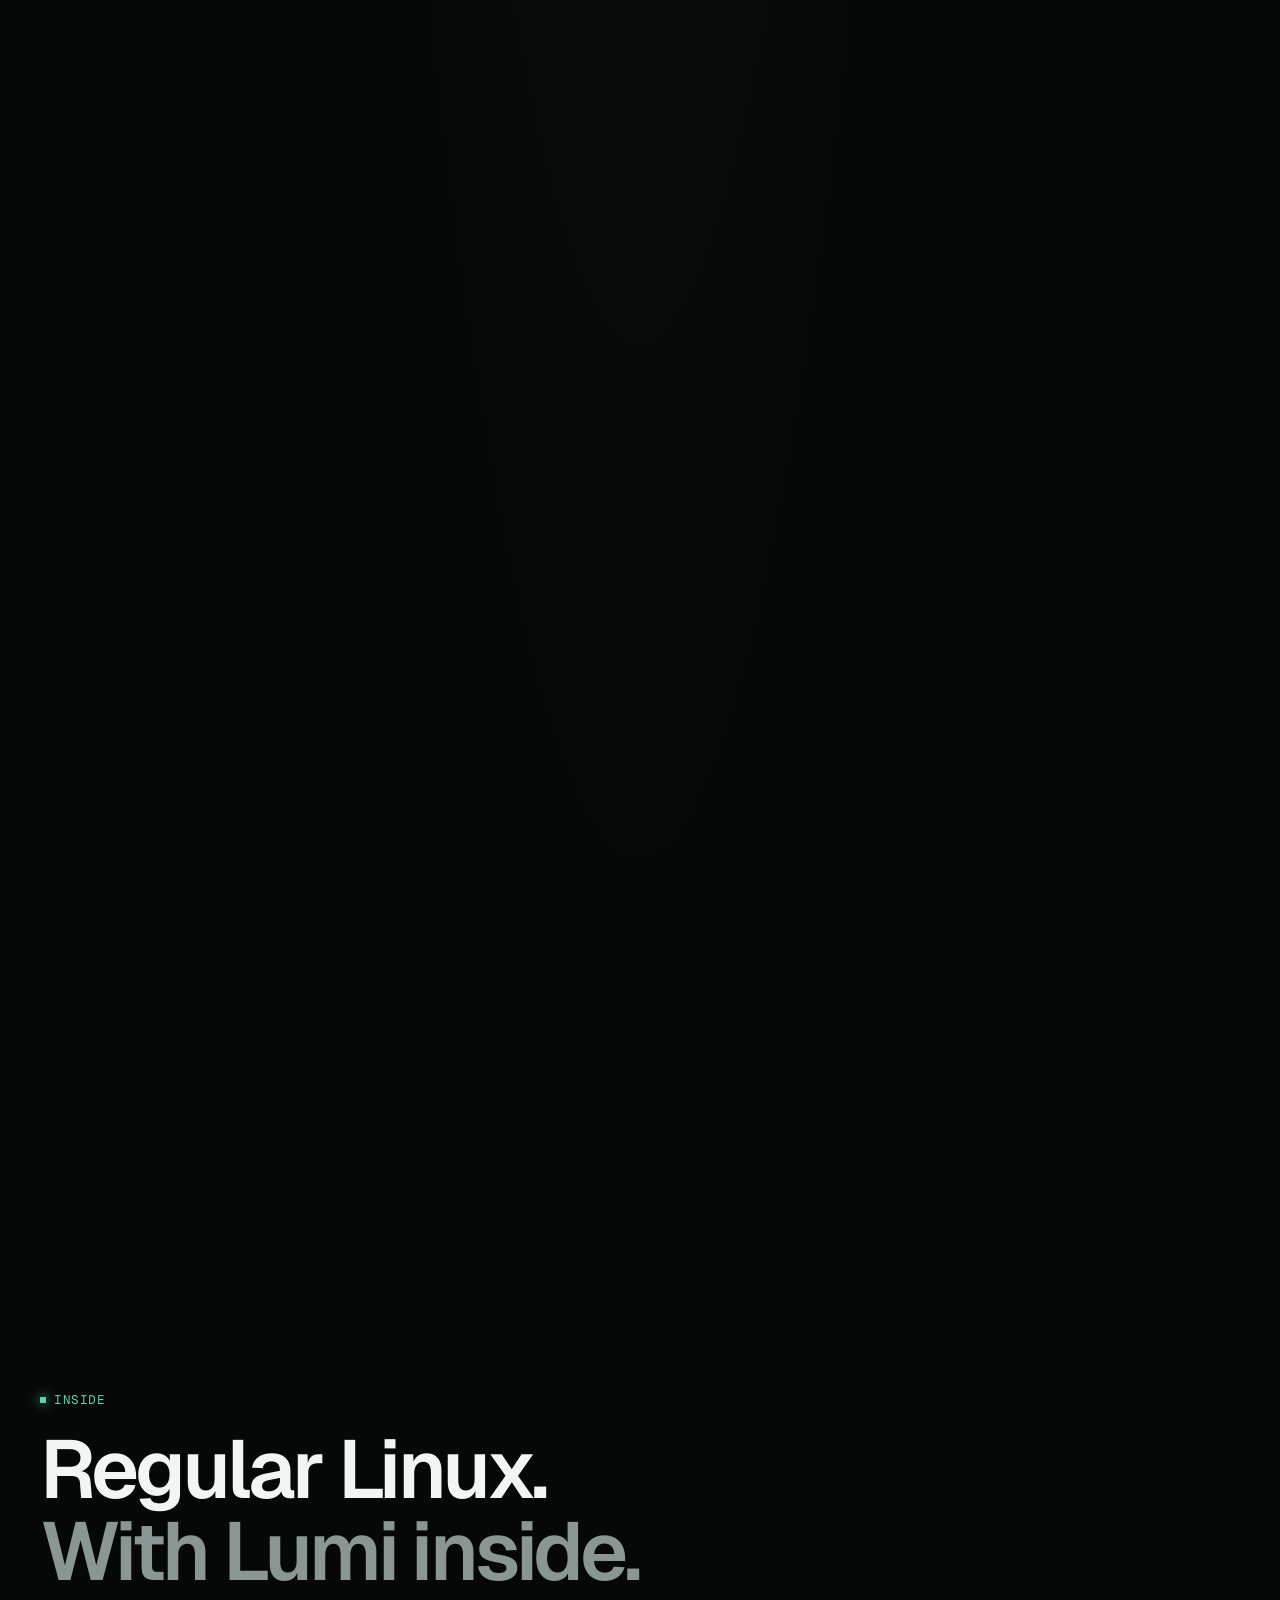
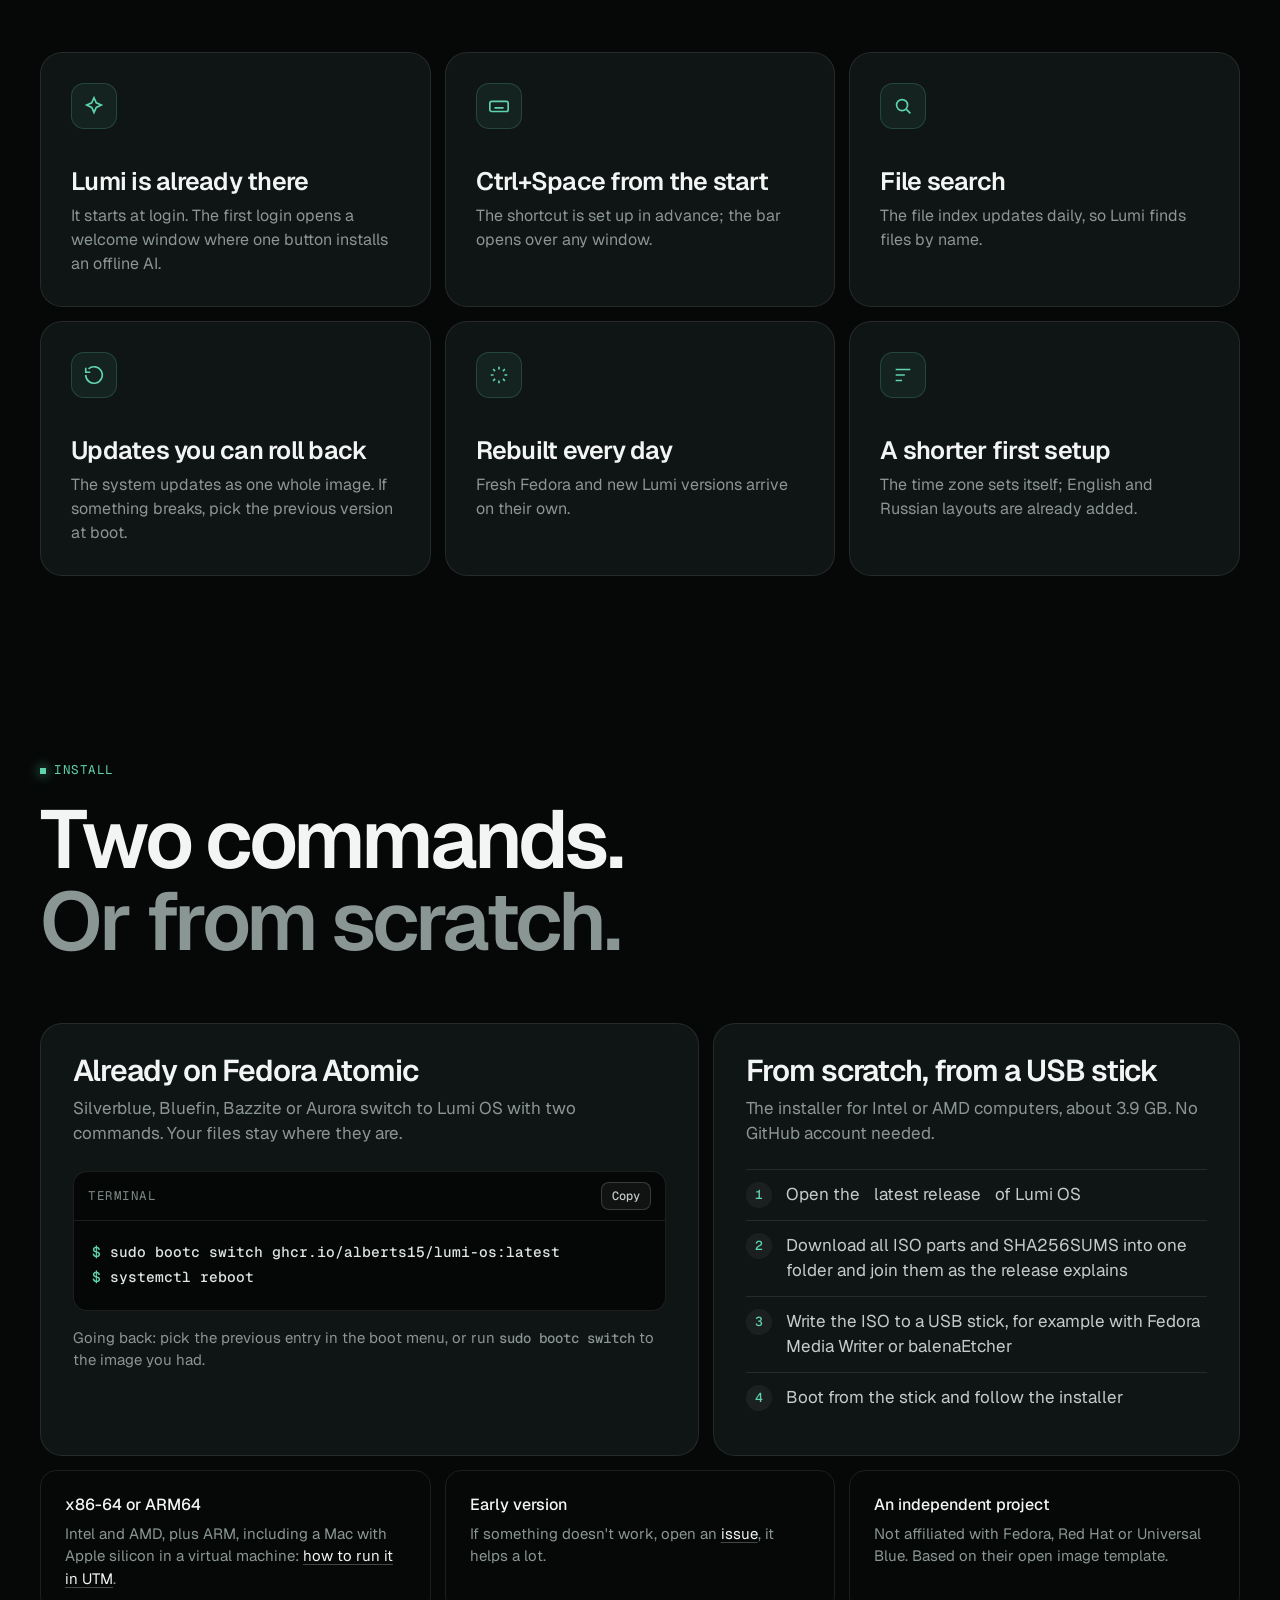
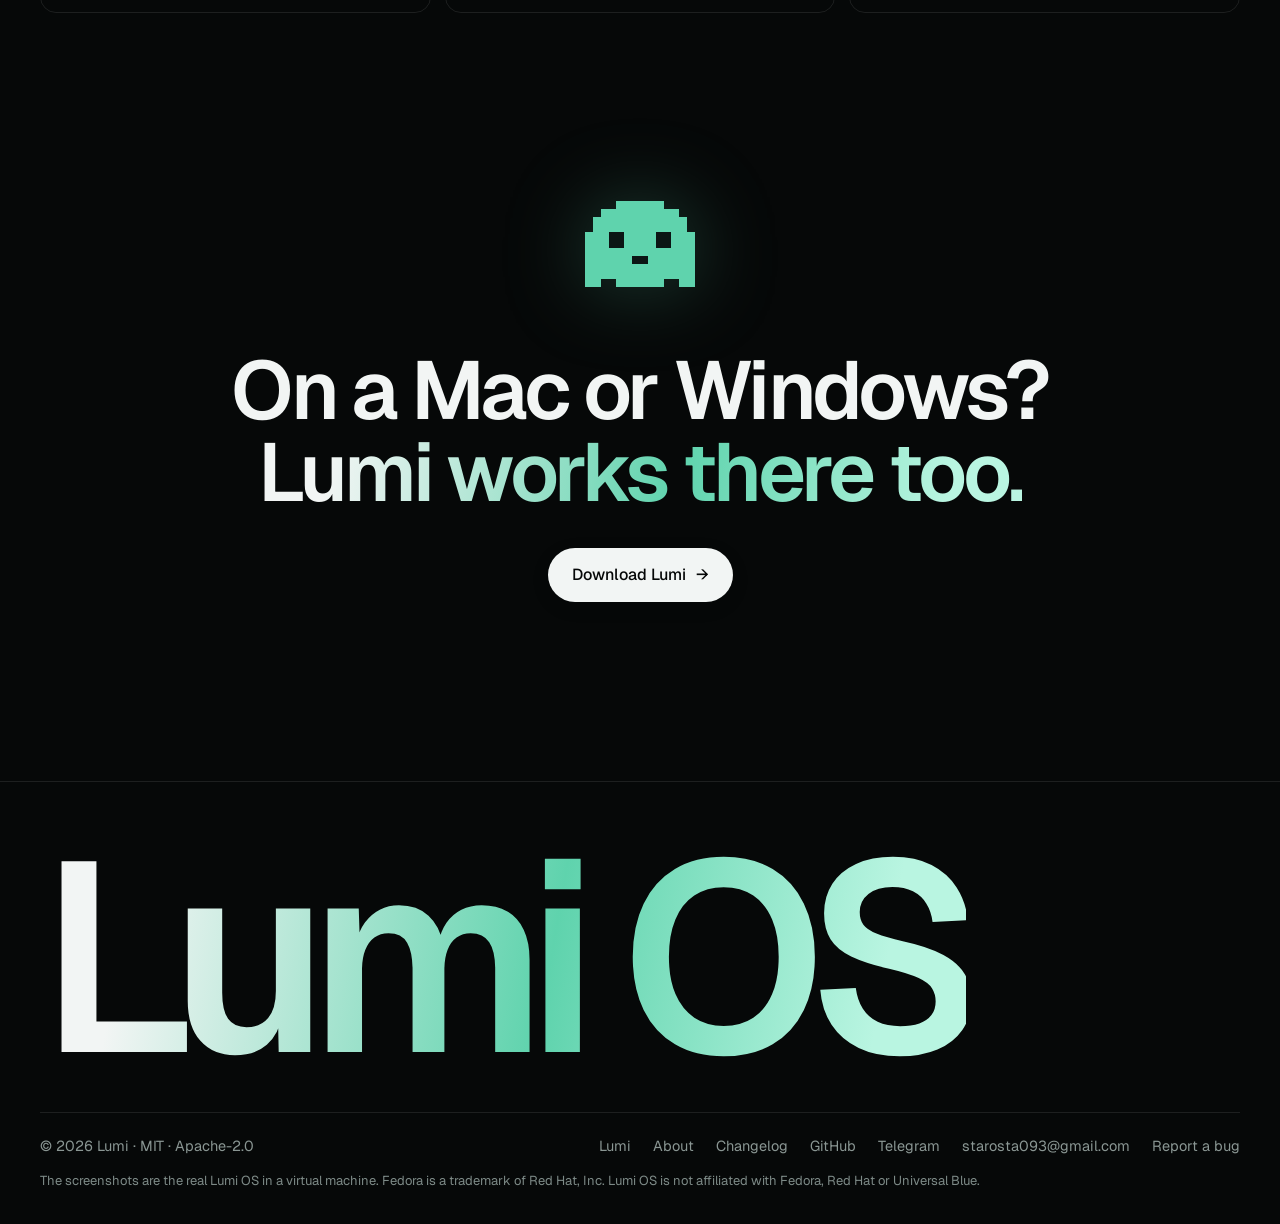
==== commit 094f4e0e: "Site: install Lumi OS from the v0.1.0 release, no GitHub account Co-Authored-By: Claude Opus 5.5 <no" ====
--- a/site/os.html
+++ b/site/os.html
@@ -207,10 +207,10 @@
       </div>
       <div class="card reveal d1">
         <h3 data-i18n="i2">С нуля, с флешки</h3>
-        <p data-i18n="i2p">Установочный ISO собирает GitHub. Пока он лежит в сборках, а не в релизах, поэтому нужен вход в GitHub.</p>
+        <p data-i18n="i2p">Установщик для компьютеров с Intel или AMD, около 3,9 ГБ. Аккаунт на GitHub не нужен.</p>
         <ol class="steps">
-          <li data-i18n-html="s1">Откройте <a href="https://github.com/AlbertS15/lumi-os/actions/workflows/build-disk.yml">Build disk images</a> на GitHub</li>
-          <li data-i18n="s2">Выберите последнюю успешную сборку и скачайте артефакт anaconda-iso: около 4 ГБ, внутри zip-архива</li>
+          <li data-i18n-html="s1">Откройте <a href="https://github.com/AlbertS15/lumi-os/releases/latest">последний релиз</a> Lumi OS</li>
+          <li data-i18n="s2">Скачайте все части ISO и SHA256SUMS в одну папку и склейте их, как написано в релизе</li>
           <li data-i18n="s3">Запишите ISO на флешку, например через Fedora Media Writer или balenaEtcher</li>
           <li data-i18n="s4">Загрузитесь с флешки и следуйте установщику</li>
         </ol>
@@ -277,9 +277,9 @@
     i1: "Already on Fedora Atomic", i1p: "Silverblue, Bluefin, Bazzite or Aurora switch to Lumi OS with two commands. Your files stay where they are.",
     terminal: "Terminal", copy: "Copy",
     i1back: "Going back: pick the previous entry in the boot menu, or run <code>sudo bootc switch</code> to the image you had.",
-    i2: "From scratch, from a USB stick", i2p: "GitHub builds the installer ISO. For now it sits in the builds rather than in releases, so you need to sign in to GitHub.",
-    s1: 'Open <a href="https://github.com/AlbertS15/lumi-os/actions/workflows/build-disk.yml">Build disk images</a> on GitHub',
-    s2: "Pick the latest successful run and download the anaconda-iso artifact: about 4 GB, inside a zip", s3: "Write the ISO to a USB stick, for example with Fedora Media Writer or balenaEtcher",
+    i2: "From scratch, from a USB stick", i2p: "The installer for Intel or AMD computers, about 3.9 GB. No GitHub account needed.",
+    s1: 'Open the <a href="https://github.com/AlbertS15/lumi-os/releases/latest">latest release</a> of Lumi OS',
+    s2: "Download all ISO parts and SHA256SUMS into one folder and join them as the release explains", s3: "Write the ISO to a USB stick, for example with Fedora Media Writer or balenaEtcher",
     s4: "Boot from the stick and follow the installer",
     n1: "x86-64 or ARM64", n1p: 'Intel and AMD, plus ARM, including a Mac with Apple silicon in a virtual machine: <a href="https://github.com/AlbertS15/lumi-os#on-a-mac-with-apple-silicon-utm">how to run it in UTM</a>.',
     n2: "Early version", n2p: 'If something doesn\'t work, open an <a href="https://github.com/AlbertS15/lumi-os/issues">issue</a>, it helps a lot.',
@@ -309,9 +309,9 @@
     i1: "Schon auf Fedora Atomic", i1p: "Silverblue, Bluefin, Bazzite oder Aurora wechseln mit zwei Befehlen zu Lumi OS. Ihre Dateien bleiben, wo sie sind.",
     terminal: "Terminal", copy: "Kopieren",
     i1back: "Zurück: Wählen Sie den vorherigen Eintrag im Bootmenü oder wechseln Sie mit <code>sudo bootc switch</code> zurück zu Ihrem bisherigen Image.",
-    i2: "Von Grund auf, vom USB-Stick", i2p: "Das Installations-ISO baut GitHub. Vorerst liegt es bei den Builds statt bei den Releases, daher ist eine Anmeldung bei GitHub nötig.",
-    s1: 'Öffnen Sie <a href="https://github.com/AlbertS15/lumi-os/actions/workflows/build-disk.yml">Build disk images</a> auf GitHub',
-    s2: "Wählen Sie den letzten erfolgreichen Lauf und laden Sie das Artefakt anaconda-iso herunter: etwa 4 GB, in einem ZIP-Archiv", s3: "Schreiben Sie das ISO auf einen USB-Stick, zum Beispiel mit Fedora Media Writer oder balenaEtcher",
+    i2: "Von Grund auf, vom USB-Stick", i2p: "Der Installer für Computer mit Intel oder AMD, etwa 3,9 GB. Kein GitHub-Konto nötig.",
+    s1: 'Öffnen Sie das <a href="https://github.com/AlbertS15/lumi-os/releases/latest">neueste Release</a> von Lumi OS',
+    s2: "Laden Sie alle ISO-Teile und SHA256SUMS in einen Ordner und fügen Sie sie zusammen, wie im Release beschrieben", s3: "Schreiben Sie das ISO auf einen USB-Stick, zum Beispiel mit Fedora Media Writer oder balenaEtcher",
     s4: "Vom Stick starten und dem Installer folgen",
     n1: "x86-64 oder ARM64", n1p: 'Intel und AMD, dazu ARM, auch ein Mac mit Apple-Chip in einer virtuellen Maschine: <a href="https://github.com/AlbertS15/lumi-os#on-a-mac-with-apple-silicon-utm">so läuft es in UTM</a>.',
     n2: "Frühe Version", n2p: 'Wenn etwas nicht funktioniert, schreiben Sie ein <a href="https://github.com/AlbertS15/lumi-os/issues">Issue</a>, das hilft sehr.',
@@ -341,9 +341,9 @@
     i1: "Si ya usas Fedora Atomic", i1p: "Silverblue, Bluefin, Bazzite o Aurora se pasan a Lumi OS con dos comandos. Tus archivos se quedan donde están.",
     terminal: "Terminal", copy: "Copiar",
     i1back: "Para volver: elige la entrada anterior en el menú de arranque o vuelve a tu imagen de antes con <code>sudo bootc switch</code>.",
-    i2: "Desde cero, con un USB", i2p: "GitHub compila la ISO de instalación. De momento está en las compilaciones y no en las versiones publicadas, así que hay que iniciar sesión en GitHub.",
-    s1: 'Abre <a href="https://github.com/AlbertS15/lumi-os/actions/workflows/build-disk.yml">Build disk images</a> en GitHub',
-    s2: "Elige la última compilación correcta y descarga el artefacto anaconda-iso: unos 4 GB, dentro de un zip", s3: "Graba la ISO en un USB, por ejemplo con Fedora Media Writer o balenaEtcher",
+    i2: "Desde cero, con un USB", i2p: "El instalador para ordenadores con Intel o AMD, unos 3,9 GB. No hace falta cuenta de GitHub.",
+    s1: 'Abre la <a href="https://github.com/AlbertS15/lumi-os/releases/latest">última versión</a> de Lumi OS',
+    s2: "Descarga todas las partes de la ISO y SHA256SUMS en una carpeta y únelas como explica la versión", s3: "Graba la ISO en un USB, por ejemplo con Fedora Media Writer o balenaEtcher",
     s4: "Arranca desde el USB y sigue el instalador",
     n1: "x86-64 o ARM64", n1p: 'Intel y AMD, y también ARM, incluido un Mac con chip Apple en una máquina virtual: <a href="https://github.com/AlbertS15/lumi-os#on-a-mac-with-apple-silicon-utm">cómo usarlo en UTM</a>.',
     n2: "Versión temprana", n2p: 'Si algo no funciona, abre un <a href="https://github.com/AlbertS15/lumi-os/issues">issue</a>, ayuda mucho.',
@@ -373,9 +373,9 @@
     i1: "Déjà sous Fedora Atomic", i1p: "Silverblue, Bluefin, Bazzite ou Aurora passent à Lumi OS en deux commandes. Vos fichiers restent en place.",
     terminal: "Terminal", copy: "Copier",
     i1back: "Pour revenir en arrière : choisissez l'entrée précédente dans le menu de démarrage ou repassez à votre image d'avant avec <code>sudo bootc switch</code>.",
-    i2: "De zéro, depuis une clé USB", i2p: "GitHub construit l'ISO d'installation. Pour l'instant, elle se trouve dans les builds et non dans les versions publiées : il faut donc se connecter à GitHub.",
-    s1: 'Ouvrez <a href="https://github.com/AlbertS15/lumi-os/actions/workflows/build-disk.yml">Build disk images</a> sur GitHub',
-    s2: "Choisissez le dernier build réussi et téléchargez l'artefact anaconda-iso : environ 4 Go, dans un zip", s3: "Écrivez l'ISO sur une clé USB, par exemple avec Fedora Media Writer ou balenaEtcher",
+    i2: "De zéro, depuis une clé USB", i2p: "L'installateur pour les ordinateurs Intel ou AMD, environ 3,9 Go. Aucun compte GitHub nécessaire.",
+    s1: 'Ouvrez la <a href="https://github.com/AlbertS15/lumi-os/releases/latest">dernière version</a> de Lumi OS',
+    s2: "Téléchargez toutes les parties de l'ISO et SHA256SUMS dans un dossier et assemblez-les comme l'explique la version", s3: "Écrivez l'ISO sur une clé USB, par exemple avec Fedora Media Writer ou balenaEtcher",
     s4: "Démarrez sur la clé et suivez l'installateur",
     n1: "x86-64 ou ARM64", n1p: 'Intel et AMD, ainsi que ARM, y compris un Mac à puce Apple dans une machine virtuelle : <a href="https://github.com/AlbertS15/lumi-os#on-a-mac-with-apple-silicon-utm">le lancer dans UTM</a>.',
     n2: "Version préliminaire", n2p: 'Si quelque chose ne marche pas, ouvrez une <a href="https://github.com/AlbertS15/lumi-os/issues">issue</a>, ça aide beaucoup.',
